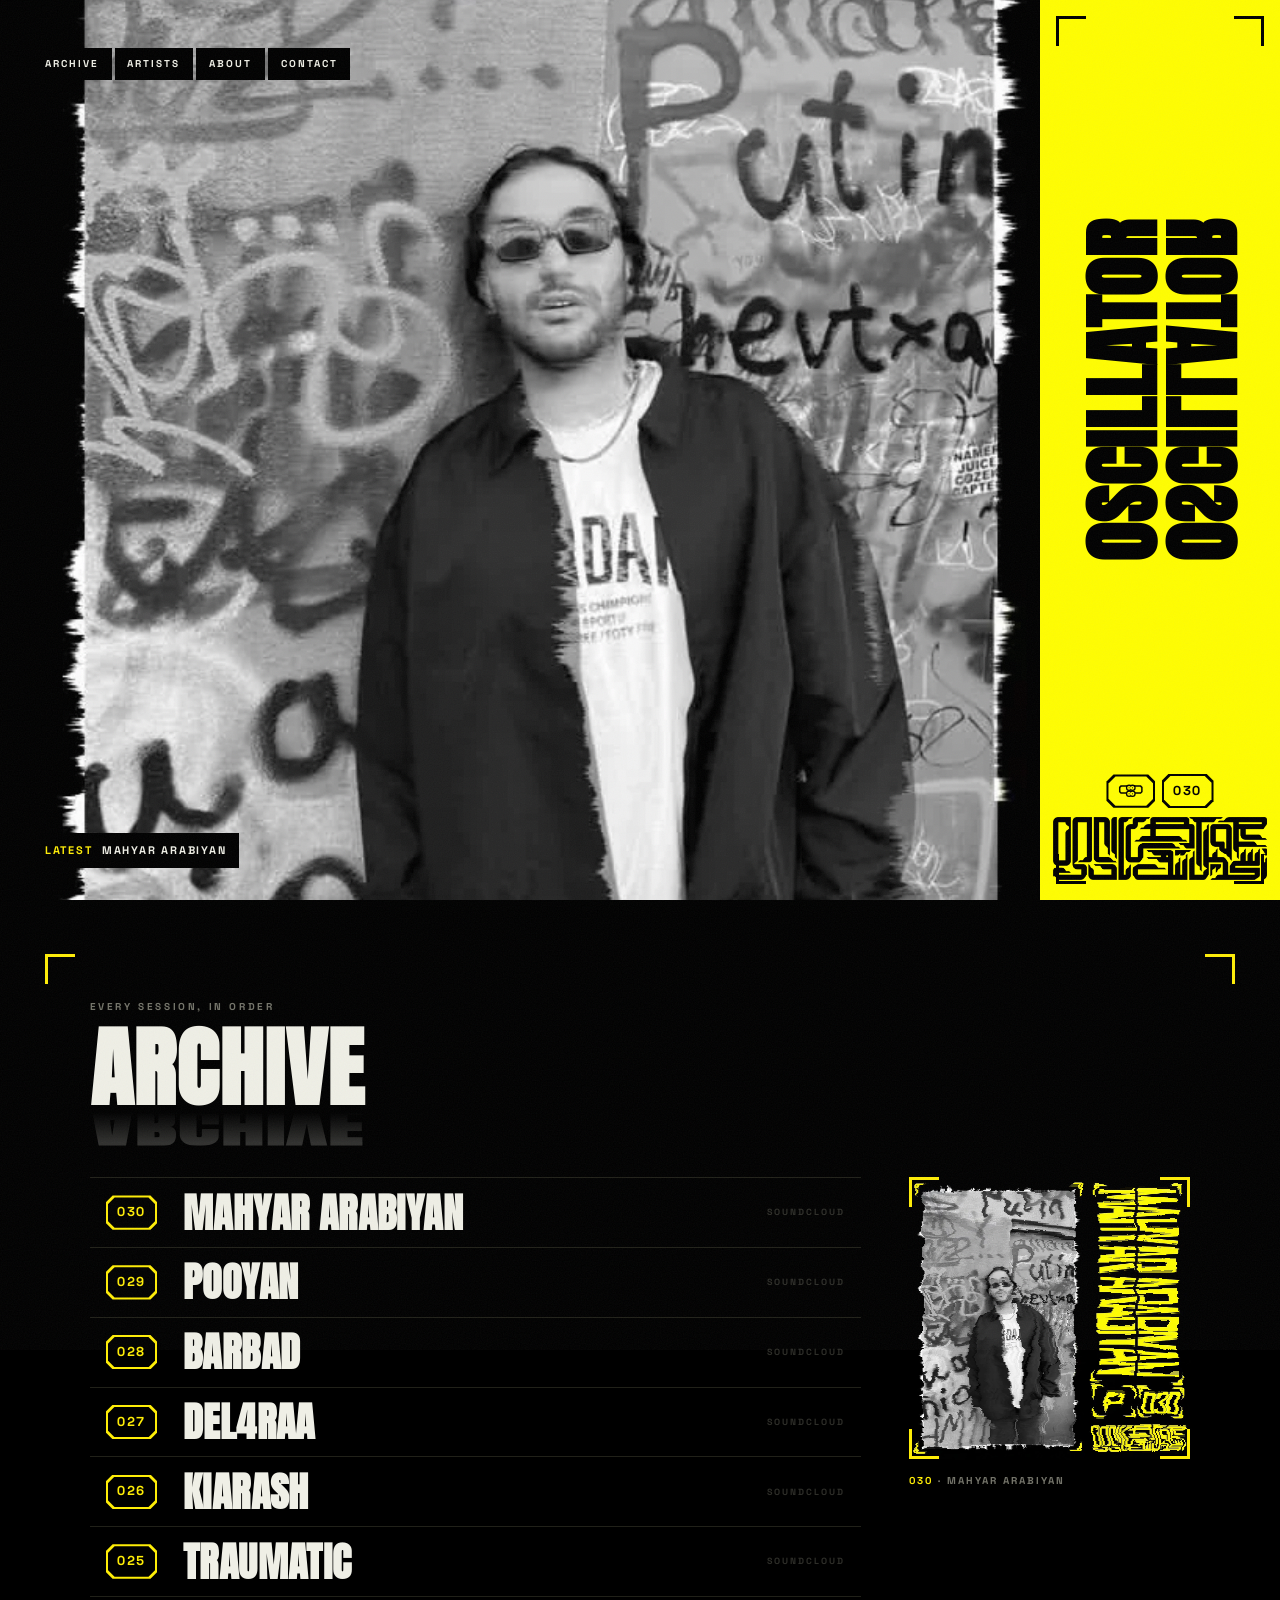
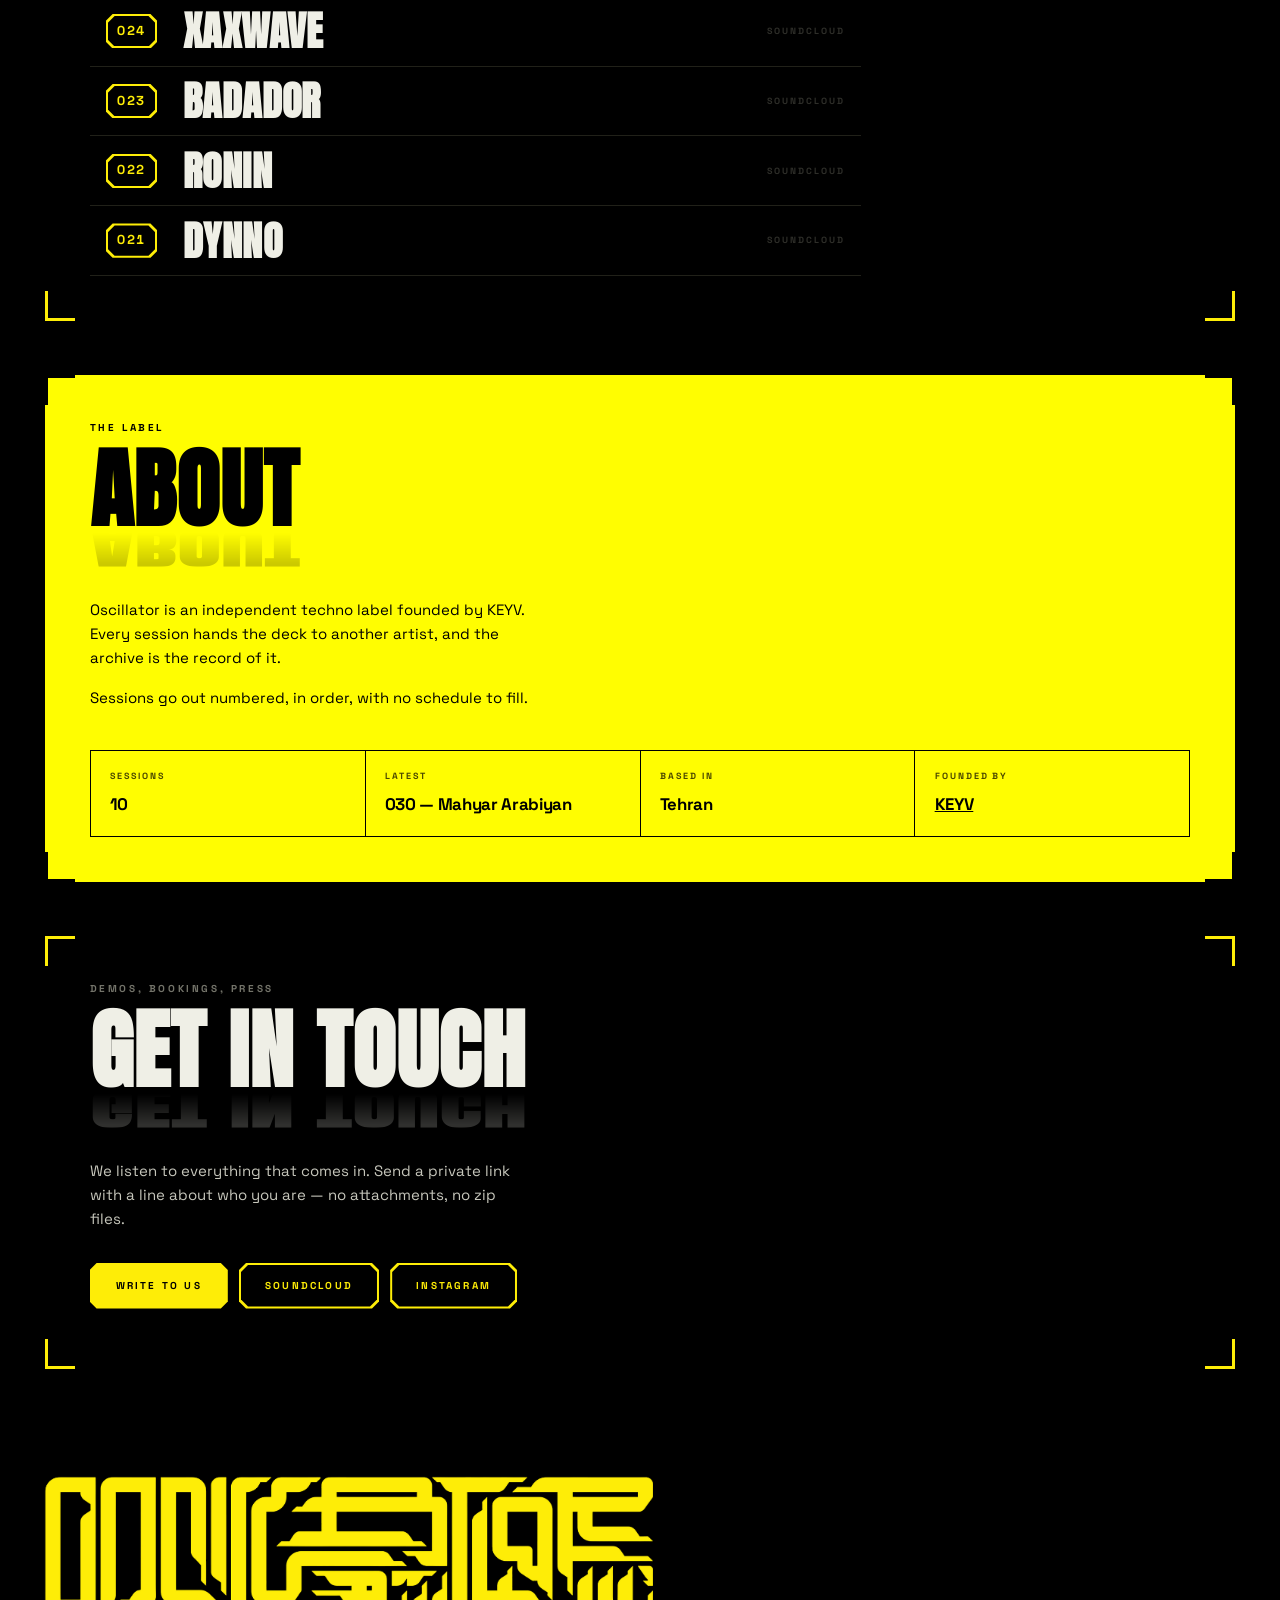
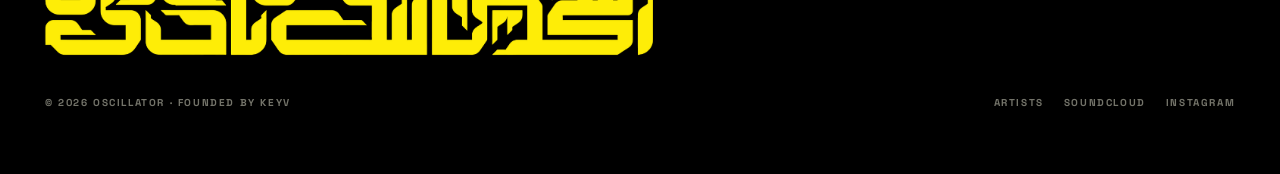
==== oscillator/index.html @ 57db161b "Oscillator: the first screen is the sleeve, not a page about it I had the yellow backwards. On the s" ====
<!DOCTYPE html>
<html lang="en">
<head>
<meta charset="utf-8">
<meta name="viewport" content="width=device-width, initial-scale=1">

<!-- Asset URLs here are page-relative, which is what will let these files
     serve from the root of a subdomain later. The host answers /oscillator
     (no trailing slash) with a 200 instead of redirecting, and the browser
     would then resolve those URLs against the site root and pull in the
     KEYV stylesheet instead of this one. Restoring the slash before the
     parser reaches the first <link> prevents that. On a subdomain the
     pathname is "/" and this does nothing. -->
<script>
  if (location.pathname === '/oscillator') {
    location.replace('/oscillator/' + location.search + location.hash);
  }
</script>

<title>Oscillator · Techno Label</title>
<meta name="description" content="Oscillator is an independent techno label from Tehran. A numbered archive of sessions, one artist at a time.">
<meta name="theme-color" content="#000000">

<meta property="og:type" content="website">
<meta property="og:title" content="Oscillator · Techno Label">
<meta property="og:description" content="A numbered archive of sessions, one artist at a time.">
<meta property="og:image" content="img/covers/030.webp">

<link rel="icon" href="../favicon.ico" sizes="16x16 32x32 48x48">
<link rel="apple-touch-icon" href="img/apple-touch-icon.png">

<link rel="preload" as="font" type="font/woff2" href="../assets/fonts/anton-latin.woff2" crossorigin>
<link rel="preload" as="font" type="font/woff2" href="../assets/fonts/spacegrotesk-latin.woff2" crossorigin>

<link rel="stylesheet" href="assets/css/style.css?v=06759809">
</head>

<body>

<a class="skip-link" href="#archive">Skip to the archive</a>

<!-- The chewed border on every sleeve, as a filter: turbulence
     displacing the image against itself, so the edge is eaten rather
     than cut. Referenced from CSS by .torn — see the stylesheet. -->
<svg width="0" height="0" aria-hidden="true" focusable="false" style="position:absolute">
  <filter id="tear" x="-4%" y="-4%" width="108%" height="108%" color-interpolation-filters="sRGB">
    <feTurbulence type="fractalNoise" baseFrequency="0.013 0.085" numOctaves="4" seed="11" result="noise"/>
    <feDisplacementMap in="SourceGraphic" in2="noise" scale="8" xChannelSelector="R" yChannelSelector="G"/>
  </filter>
</svg>

<!-- ══ THE FIRST SCREEN ═══════════════════════════════════════════════
     The sleeve formula at the size of the window, nothing invented: a
     hard vertical split, the newest session's artwork bled to the edge
     on the left, and a slab of acid on the right carrying black type —
     the name against its own mirror, the emblem and the number in cut
     boxes at the foot, the wordmark beneath them. -->
<section class="hero" id="top" aria-labelledby="hero-title">

  <div class="hero__plate">
    <img class="hero__cover" id="hero-cover" src="img/plates/030.webp" alt=""
         width="1100" height="1100" fetchpriority="high" decoding="async">
    <span class="frame frame--in marks" aria-hidden="true"></span>

    <nav class="hero__nav" aria-label="Primary">
      <a href="#archive">Archive</a>
      <a href="artists.html">Artists</a>
      <a href="#about">About</a>
      <a href="#contact">Contact</a>
    </nav>

    <!-- the number is struck once, in the slab's box, exactly as the
         sleeves do it — so this carries only who it is -->
    <p class="hero__cred">
      <b>Latest</b> <span id="hero-name">—</span>
    </p>
  </div>

  <aside class="rail">
    <span class="frame frame--in marks marks--ink" aria-hidden="true"></span>

    <h1 class="rail__name" id="hero-title">
      <span class="sr-only">Oscillator</span>
      <span class="rail__set" aria-hidden="true">
        <span>Oscillator</span>
        <span class="rail__mirror">Oscillator</span>
      </span>
    </h1>

    <div class="rail__foot">
      <span class="rail__set--boxes">
        <span class="notch notch--ink"><span>
          <svg class="rail__emblem" viewBox="0 0 120 92" aria-hidden="true" focusable="false">
            <path d="M8 30 L14 24 H106 L112 30 V50 L106 56 H14 L8 50 Z"
                  fill="none" stroke="#000" stroke-width="7"/>
            <g fill="#000">
              <circle cx="52" cy="32" r="15"/><circle cx="68" cy="32" r="15"/>
              <circle cx="52" cy="60" r="15"/><circle cx="68" cy="60" r="15"/>
            </g>
            <g fill="#FFFD01">
              <circle cx="52" cy="32" r="9"/><circle cx="68" cy="32" r="9"/>
              <circle cx="52" cy="60" r="9"/><circle cx="68" cy="60" r="9"/>
            </g>
            <g fill="#000">
              <circle cx="52" cy="32" r="2.6"/><circle cx="68" cy="32" r="2.6"/>
              <circle cx="52" cy="60" r="2.6"/><circle cx="68" cy="60" r="2.6"/>
            </g>
          </svg>
        </span></span>
        <span class="notch notch--ink"><span id="hero-count">030</span></span>
      </span>

      <img class="rail__mark" src="img/wordmark.webp" alt=""
           width="1600" height="470" decoding="async">
    </div>
  </aside>
</section>

<main>

  <!-- ══ THE ARCHIVE ═════════════════════════════════════════════════ -->
  <section class="plate" id="archive" aria-labelledby="archive-title">
    <span class="frame marks" aria-hidden="true"></span>

    <div class="plate__head">
      <p class="tag">Every session, in order</p>
      <h2 class="ttl echo" id="archive-title" data-echo="Archive">Archive</h2>
    </div>

    <div class="cat">
      <ol class="cat__list" id="session-list"></ol>

      <!-- the sleeve of whichever row you are on; desktop only -->
      <div class="cat__sleeve" aria-hidden="true">
        <figure>
          <span class="cat__box">
            <span class="frame marks" aria-hidden="true"></span>
            <img class="torn" id="sleeve-img" src="img/covers/030.webp" alt="" width="1100" height="1100" loading="lazy" decoding="async">
          </span>
          <figcaption><b id="sleeve-no">030</b> · <span id="sleeve-name">—</span></figcaption>
        </figure>
      </div>
    </div>
  </section>

  <!-- ══ ABOUT ═══════════════════════════════════════════════════════ -->
  <section class="plate plate--acid" id="about" aria-labelledby="about-title">
    <span class="frame marks marks--ink" aria-hidden="true"></span>

    <div class="plate__head">
      <p class="tag">The label</p>
      <h2 class="ttl echo" id="about-title" data-echo="About">About</h2>
    </div>

    <div class="prose">
      <p>
        Oscillator is an independent techno label founded by KEYV. Every
        session hands the deck to another artist, and the archive is the
        record of it.
      </p>
      <p>
        Sessions go out numbered, in order, with no schedule to fill.
      </p>
    </div>

    <dl class="facts">
      <div><dt>Sessions</dt><dd id="fact-count">—</dd></div>
      <div><dt>Latest</dt><dd id="fact-latest">—</dd></div>
      <div><dt>Based in</dt><dd>Tehran</dd></div>
      <div><dt>Founded by</dt><dd><a href="https://keyvdj.com/">KEYV</a></dd></div>
    </dl>
  </section>

  <!-- ══ CONTACT ═════════════════════════════════════════════════════ -->
  <section class="plate" id="contact" aria-labelledby="contact-title">
    <span class="frame marks" aria-hidden="true"></span>

    <div class="plate__head">
      <p class="tag">Demos, bookings, press</p>
      <h2 class="ttl echo" id="contact-title" data-echo="Get in touch">Get in touch</h2>
    </div>

    <div class="prose">
      <p>
        We listen to everything that comes in. Send a private link with a
        line about who you are — no attachments, no zip files.
      </p>
    </div>

    <p class="actions">
      <button class="btn btn--acid" type="button" id="contact-open"><span>Write to us</span></button>
      <a class="btn" href="https://soundcloud.com/oscillatorr" target="_blank" rel="noopener"><span>SoundCloud</span></a>
      <a class="btn" href="https://www.instagram.com/oscillator__" target="_blank" rel="noopener"><span>Instagram</span></a>
    </p>
  </section>

</main>

<footer class="foot">
  <p class="foot__mark">
    <img src="img/wordmark.webp" alt="Oscillator" width="1600" height="470" loading="lazy" decoding="async">
  </p>
  <div class="foot__rows">
    <span>© <span id="year">2026</span> Oscillator · Founded by <a href="https://keyvdj.com/">KEYV</a></span>
    <span class="foot__set">
      <a href="artists.html">Artists</a>
      <a href="https://soundcloud.com/oscillatorr" target="_blank" rel="noopener">SoundCloud</a>
      <a href="https://www.instagram.com/oscillator__" target="_blank" rel="noopener">Instagram</a>
    </span>
  </div>
</footer>

<dialog class="modal" id="contact-modal" aria-labelledby="modal-title">
  <form class="modal__in" id="contact-form" novalidate>
    <div class="modal__head">
      <h2 id="modal-title">Get in touch</h2>
      <button class="modal__x" type="button" id="contact-close" aria-label="Close">&times;</button>
    </div>

    <label class="field">
      <span>Name</span>
      <input type="text" name="name" autocomplete="name" required>
    </label>
    <label class="field">
      <span>Email</span>
      <input type="email" name="email" autocomplete="email" required>
    </label>
    <label class="field">
      <span>Message</span>
      <textarea name="message" rows="5" required placeholder="Demo link, booking, press…"></textarea>
    </label>

    <button class="btn btn--acid" type="submit"><span>Send</span></button>
    <p class="modal__note" id="contact-note" role="status" aria-live="polite"></p>
  </form>
</dialog>

<script src="assets/js/artists.js?v=9cd33205"></script>
<script src="assets/js/info.js?v=55f4d261"></script>
<script defer src="assets/js/main.js?v=552fb01c"></script>
</body>
</html>
---- oscillator/assets/css/style.css ----
/* =============================================================
   OSCILLATOR — label site

   Built out of the label's own artwork rather than next to it. The
   sleeves already have a finished visual system and this stylesheet is
   that system, taken apart and rebuilt in CSS:

     · registration brackets in the corner of every frame
     · a rail down one side, type running vertically
     · the name set twice, the second copy mirrored — the signature
       move on every cover, and what the page is built around
     · the number in a box with its corners cut
     · torn, chewed edges on the photography
     · black, one acid yellow, and nothing else

   The wordmark is a circuit trace: rectilinear strokes at one weight,
   45-degree cuts, negative space down to slots. Everything drawn here
   follows those rules — no rounded corners, no gradients, no shadows.

   Nothing is shared with the KEYV stylesheet but the two font files.
   ============================================================= */

:root {
  /* Two yellows, both measured off the artwork. The wordmark is drawn in
     the first; the slabs are flooded with the second, which is hotter
     and purer. Using the wordmark's yellow for a whole field reads dull
     next to the real thing. */
  --acid: #FEED07;            /* the wordmark's own */
  --flood: #FFFD01;           /* the slabs */
  --black: #000000;
  --ink: #000000;             /* type on a slab */
  --paper: #EFEFE6;
  --soft: #74746A;
  --line: #212119;

  --gutter: clamp(1.1rem, 3.5vw, 3.25rem);
  --rail: clamp(6.5rem, 21vw, 15rem);
  --font-display: "Anton", "Arial Narrow", sans-serif;
  --font-body: "Space Grotesk", ui-sans-serif, system-ui, sans-serif;
  --ease: cubic-bezier(.22, 1, .36, 1);

  /* the cut corner, straight off the number boxes on the sleeves */
  --ch: 7px;
  --chamfer: polygon(
    0 var(--ch), var(--ch) 0,
    calc(100% - var(--ch)) 0, 100% var(--ch),
    100% calc(100% - var(--ch)), calc(100% - var(--ch)) 100%,
    var(--ch) 100%, 0 calc(100% - var(--ch))
  );
}

@font-face {
  font-family: "Anton";
  src: url("../../../assets/fonts/anton-latin.woff2") format("woff2");
  font-weight: 400;
  font-display: swap;
}
@font-face {
  font-family: "Space Grotesk";
  src: url("../../../assets/fonts/spacegrotesk-latin.woff2") format("woff2");
  font-weight: 300 700;
  font-display: swap;
}

/* ---- reset --------------------------------------------------------- */
*, *::before, *::after { box-sizing: border-box; }
html { -webkit-text-size-adjust: 100%; scroll-behavior: smooth; }
body {
  margin: 0;
  background: var(--black);
  color: var(--paper);
  font-family: var(--font-body);
  font-size: .9375rem;
  line-height: 1.6;
  overflow-x: hidden;
  -webkit-font-smoothing: antialiased;
}
img { display: block; max-width: 100%; }
ul, ol { list-style: none; margin: 0; padding: 0; }
a { color: inherit; text-decoration: none; }
:focus-visible { outline: 2px solid var(--acid); outline-offset: 2px; }

.skip-link { position: absolute; left: -9999px; top: 0; background: var(--acid); color: var(--ink); padding: .7rem 1rem; z-index: 100; }
.skip-link:focus { left: 0; }

.sr-only {
  position: absolute;
  width: 1px; height: 1px;
  margin: -1px; padding: 0;
  overflow: hidden;
  clip: rect(0 0 0 0);
  white-space: nowrap;
}

/* Grain, because every one of these sleeves is a photocopy of a
   photocopy and flat black would give that away. Fixed, so it sits on
   the page like paper stock rather than scrolling with the content. */
body::after {
  content: "";
  position: fixed;
  inset: -50%;
  z-index: 9;
  pointer-events: none;
  opacity: .05;
  background-image: url("data:image/svg+xml,%3Csvg xmlns='http://www.w3.org/2000/svg' width='180' height='180'%3E%3Cfilter id='g'%3E%3CfeTurbulence type='fractalNoise' baseFrequency='.82' numOctaves='3' stitchTiles='stitch'/%3E%3C/filter%3E%3Crect width='180' height='180' filter='url(%23g)'/%3E%3C/svg%3E");
}

/* =============================================================
   THE PARTS THE SLEEVES ARE MADE OF
   ============================================================= */

/* ---- registration brackets ------------------------------------------
   Eight gradients, two arms to a corner. They ride on their own overlay
   rather than on the section itself, because a section's padding is
   rarely equal on both axes and the brackets have to sit square. */
.frame {
  position: absolute;
  inset: 0;
  pointer-events: none;
  z-index: 3;
}
.frame--in { inset: clamp(.7rem, 1.8vh, 1.25rem); }

.marks {
  /* thick, the way they are struck on the sleeves — a hairline bracket
     reads as a browser artefact rather than as a mark */
  --arm: clamp(16px, 2.4vw, 30px);
  --gauge: 3px;
  --mark: var(--acid);
  background-image:
    linear-gradient(var(--mark), var(--mark)), linear-gradient(var(--mark), var(--mark)),
    linear-gradient(var(--mark), var(--mark)), linear-gradient(var(--mark), var(--mark)),
    linear-gradient(var(--mark), var(--mark)), linear-gradient(var(--mark), var(--mark)),
    linear-gradient(var(--mark), var(--mark)), linear-gradient(var(--mark), var(--mark));
  background-size:
    var(--gauge) var(--arm), var(--arm) var(--gauge),
    var(--gauge) var(--arm), var(--arm) var(--gauge),
    var(--gauge) var(--arm), var(--arm) var(--gauge),
    var(--gauge) var(--arm), var(--arm) var(--gauge);
  background-position:
    left top, left top,
    right top, right top,
    left bottom, left bottom,
    right bottom, right bottom;
  background-repeat: no-repeat;
}
/* on a slab the brackets are struck in black, as they are on the rails */
.marks--ink { --mark: var(--black); }

/* ---- a box with its corners cut -------------------------------------
   Two layers: clip-path takes the border with it, so the outline has to
   be a filled shape with a smaller filled shape sitting inside it. */
.notch {
  display: inline-block;
  padding: 2px;
  background: var(--acid);
  clip-path: var(--chamfer);
}
.notch > * {
  display: block;
  padding: .3rem .6rem;
  background: var(--black);
  clip-path: var(--chamfer);
  font-size: .8125rem;
  font-weight: 700;
  letter-spacing: .12em;
  font-variant-numeric: tabular-nums;
  color: var(--acid);
}
/* the same box struck on a slab: black outline, slab showing through */
.notch--ink { background: var(--black); }
.notch--ink > * { background: var(--flood); color: var(--ink); }

/* ---- the mirrored name ----------------------------------------------
   The move that runs through every sleeve: the name, then the name
   again upside down under it, fading as it goes. Set from a data
   attribute so there is only ever one copy of the text in the document
   for a screen reader to find. */
.echo { position: relative; display: block; }
.echo::after {
  content: attr(data-echo);
  position: absolute;
  left: 0;
  top: 100%;
  width: 100%;
  /* Mirrored about the top edge, which throws it upward over the
     original, so it is pushed back down by its own height. Held to half
     scale: at full height a title's reflection reached the first row of
     whatever came under it. */
  transform: translateY(50%) scaleY(-.5);
  transform-origin: top;
  color: inherit;
  opacity: .2;
  -webkit-mask-image: linear-gradient(to top, transparent 12%, #000 92%);
  mask-image: linear-gradient(to top, transparent 12%, #000 92%);
  pointer-events: none;
  white-space: inherit;
}

/* ---- torn edges ------------------------------------------------------
   The filter itself lives in the page as SVG; this is only what it is
   applied to. Every sleeve has its photograph chewed at the border, and
   an untorn rectangle is the one thing that would read as not theirs.

   Photographs only. The wordmark is a circuit trace with slots a few
   pixels wide, and displacing it by twelve turns it to mush. */
.torn { filter: url(#tear); }

/* ---- small technical type -------------------------------------------- */
.tag {
  margin: 0;
  font-size: .625rem;
  font-weight: 700;
  letter-spacing: .26em;
  text-transform: uppercase;
  color: var(--soft);
}
.tag--acid { color: var(--acid); }

.btn {
  display: inline-block;
  padding: 2px;
  background: var(--acid);
  clip-path: var(--chamfer);
  border: 0;
  font: inherit;
  cursor: pointer;
  color: inherit;
}
.btn > span {
  display: block;
  padding: .8rem 1.5rem;
  background: var(--black);
  clip-path: var(--chamfer);
  font-size: .625rem;
  font-weight: 700;
  letter-spacing: .22em;
  text-transform: uppercase;
  color: var(--acid);
  transition: background .18s var(--ease), color .18s var(--ease);
}
.btn:hover > span { background: var(--acid); color: var(--ink); }
.btn--acid > span { background: var(--acid); color: var(--ink); }
.btn--acid:hover > span { background: var(--black); color: var(--acid); }

/* =============================================================
   THE FIRST SCREEN — the sleeve formula, at the size of the window

   Every sleeve is the same composition and this is that composition,
   nothing invented: a hard vertical split, the artwork bled to the edge
   on the left, and on the right a slab of acid carrying black type —
   the name set vertically and mirrored against itself, the emblem and
   the number in cut boxes at its foot, the wordmark under them.

   Measured off the artwork: the slab takes about a quarter of the
   width, the two panels are parted by a black gutter, and nothing is
   inset from the edge of the sheet.
   ============================================================= */
.hero {
  display: grid;
  grid-template-columns: minmax(0, 1fr) var(--rail);
  gap: 5px;                      /* the black parting on every sleeve */
  min-height: 100svh;
  background: var(--black);
}

/* ---- the artwork ------------------------------------------------------ */
.hero__plate {
  position: relative;
  overflow: hidden;
  display: grid;
  grid-template-rows: auto minmax(0, 1fr) auto;
  gap: 1rem;
  padding: clamp(1rem, 2.6vw, 2rem);
}
.hero__cover {
  position: absolute;
  inset: 0;
  width: 100%;
  height: 100%;
  object-fit: cover;
  z-index: 0;
}
/* the artwork is busy, so the type over it gets its own ground rather
   than a shadow — the sleeves never soften an edge */
.hero__plate > *:not(.hero__cover) { position: relative; z-index: 2; }

.hero__nav { display: flex; flex-wrap: wrap; gap: 3px; align-self: start; }
.hero__nav a {
  padding: .5rem .8rem;
  background: var(--black);
  font-size: .625rem;
  font-weight: 700;
  letter-spacing: .2em;
  text-transform: uppercase;
  color: var(--paper);
  transition: background .16s var(--ease), color .16s var(--ease);
}
.hero__nav a:hover, .hero__nav a[aria-current] { background: var(--flood); color: var(--ink); }

.hero__cred {
  align-self: end;
  justify-self: start;
  display: flex;
  align-items: center;
  gap: .6rem;
  margin: 0;
  padding: .55rem .8rem;
  background: var(--black);
  font-size: .6875rem;
  font-weight: 700;
  letter-spacing: .16em;
  text-transform: uppercase;
}
.hero__cred b { color: var(--acid); font-variant-numeric: tabular-nums; }

/* ---- the slab --------------------------------------------------------- */
.rail {
  position: relative;
  display: grid;
  grid-template-rows: minmax(0, 1fr) auto;
  gap: .75rem;
  padding: clamp(.75rem, 1.6vw, 1.25rem) clamp(.4rem, 1vw, .85rem);
  background: var(--flood);
  color: var(--ink);
  overflow: hidden;
}

/* the name and its mirror, two columns of vertical type set against
   each other — the move on every sleeve in the catalogue */
.rail__name { margin: 0; display: grid; place-items: center; min-height: 0; }
.rail__set { display: flex; justify-content: center; }
.rail__set span {
  writing-mode: vertical-rl;
  transform: rotate(180deg);     /* so it reads from the foot upward */
  font-family: var(--font-display);
  /* Taken from the slab rather than picked, so the pair always fits it.
     A third each and not a half: set on its side, a line box is wider
     than the nominal size, and at .42 the two columns ran over the
     slab's edges and into each other. */
  font-size: calc(var(--rail) * .33);
  line-height: 1;
  letter-spacing: .01em;
  text-transform: uppercase;
  white-space: nowrap;
}
.rail__set .rail__mirror { transform: rotate(180deg) scaleX(-1); }

.rail__foot { display: grid; justify-items: center; gap: .55rem; }
.rail__set--boxes { display: flex; gap: .4rem; align-items: center; }
.rail__emblem { display: block; width: 1.6rem; height: auto; }
.rail__mark {
  width: 100%;
  height: auto;
  /* the wordmark ships in its own yellow; on a slab it has to be black,
     and brightness(0) takes every opaque pixel there without needing a
     second file */
  filter: brightness(0);
}

/* =============================================================
   SECTIONS — each one a framed plate, the way each sleeve is
   ============================================================= */
.plate {
  position: relative;
  margin: clamp(2rem, 6vh, 4.5rem) var(--gutter);
  padding: clamp(1.75rem, 5vh, 3.25rem) clamp(1.25rem, 3.5vw, 3rem);
}
/* A slab, the way a sleeve floods its rail: acid ground, black type. The
   grid alternates black plates and acid ones and the site has to as
   well, or the yellow reads as trim rather than as a ground. */
.plate--acid {
  background: var(--flood);
  color: var(--ink);
}
.plate--acid .ttl,
.plate--acid .tag,
.plate--acid .prose { color: var(--ink); }
.plate--acid .facts { background: var(--ink); border-color: var(--ink); }
.plate--acid .facts > div { background: var(--flood); }
.plate--acid .facts dt { color: #4A4700; }
.plate--acid .facts a { color: var(--ink); text-decoration: underline; }
.plate--acid .btn { background: var(--ink); }
.plate--acid .btn > span { background: var(--flood); color: var(--ink); }
.plate--acid .btn:hover > span { background: var(--ink); color: var(--flood); }

.plate__head { margin-bottom: clamp(1.75rem, 5vh, 3rem); }
.plate__head .tag { margin-bottom: .9rem; }
.ttl {
  margin: 0;
  font-family: var(--font-display);
  font-size: clamp(2.25rem, 7vw, 5.5rem);
  line-height: .88;
  letter-spacing: .01em;
  text-transform: uppercase;
  color: var(--paper);
}
.ttl--acid { color: var(--acid); }
/* The reflection is out of flow and half the title's height, so half an
   em of clearance covers it exactly — at any size the title is set. */
.ttl.echo { margin-bottom: .8em; }

/* ---- the archive -----------------------------------------------------
   A rail of rows: the number in its cut box, the name, and the sleeve
   itself held off to the side and swapped as you move down, so the list
   stays a list. */
.cat { display: grid; grid-template-columns: minmax(0, 1fr) clamp(12rem, 22vw, 19rem); gap: clamp(1.5rem, 4vw, 3rem); align-items: start; }
.cat__list { border-top: 1px solid var(--line); }

.row {
  display: grid;
  grid-template-columns: auto minmax(0, 1fr) auto;
  align-items: center;
  gap: clamp(.9rem, 2vw, 1.75rem);
  padding: clamp(.7rem, 1.6vh, 1.1rem) clamp(.5rem, 1.5vw, 1rem);
  border-bottom: 1px solid var(--line);
  color: inherit;
  transition: background .16s var(--ease), color .16s var(--ease);
}
.row__thumb { display: none; }
.row__name {
  margin: 0;
  font-family: var(--font-display);
  font-size: clamp(1.35rem, 3.2vw, 2.5rem);
  line-height: 1;
  letter-spacing: .01em;
  text-transform: uppercase;
  white-space: nowrap;
  overflow: hidden;
  text-overflow: ellipsis;
}
.row__go {
  font-size: .5625rem;
  font-weight: 700;
  letter-spacing: .22em;
  text-transform: uppercase;
  color: #2E2E29;
  transition: color .16s var(--ease);
}

.row:hover, .row:focus-visible {
  background: var(--acid);
  color: var(--ink);
  outline: none;
}
.row:hover .row__go, .row:focus-visible .row__go { color: var(--ink); }
.row:hover .notch, .row:focus-visible .notch { background: var(--ink); }
.row:hover .notch > *, .row:focus-visible .notch > * { background: var(--acid); color: var(--ink); }

/* the sleeve beside the list, torn like the sleeves themselves */
.cat__sleeve { position: sticky; top: clamp(1.5rem, 6vh, 4rem); }
.cat__sleeve figure { margin: 0; }
/* the brackets belong to the picture, not to the picture plus its
   caption — on the figure they closed around the caption text */
.cat__box { position: relative; display: block; aspect-ratio: 1; }
.cat__sleeve img { width: 100%; height: 100%; object-fit: cover; }
.cat__sleeve figcaption {
  margin-top: .9rem;
  font-size: .625rem;
  font-weight: 700;
  letter-spacing: .2em;
  text-transform: uppercase;
  color: var(--soft);
}
.cat__sleeve figcaption b { color: var(--acid); }

/* ---- prose plates ---------------------------------------------------- */
.prose { max-width: 44ch; color: #C6C6BB; }
.prose p { margin: 0 0 1rem; }
.prose p:last-child { margin-bottom: 0; }
.actions { display: flex; flex-wrap: wrap; gap: .7rem; margin-top: 2rem; }

.facts {
  display: grid;
  grid-template-columns: repeat(auto-fit, minmax(8.5rem, 1fr));
  gap: 1px;
  margin: 2.5rem 0 0;
  background: var(--line);
  border: 1px solid var(--line);
}
.facts > div { background: var(--black); padding: 1.1rem 1.2rem; }
.facts dt { font-size: .5625rem; font-weight: 700; letter-spacing: .22em; text-transform: uppercase; color: var(--soft); }
.facts dd { margin: .5rem 0 0; font-size: 1.05rem; font-weight: 700; letter-spacing: -.02em; }
.facts a { color: var(--acid); }

/* ---- the roster (artists page) --------------------------------------- */
.roster__row {
  display: grid;
  grid-template-columns: clamp(6rem, 14vw, 11rem) minmax(0, 1fr);
  gap: clamp(1rem, 3vw, 2.5rem);
  align-items: start;
  padding: clamp(1.5rem, 4vh, 2.5rem) 0;
  border-bottom: 1px solid var(--line);
}
/* positioned, or the brackets inside it escape to the plate */
.roster__shot { position: relative; margin: 0; aspect-ratio: 1; }
.roster__shot img { width: 100%; height: 100%; object-fit: cover; }
.roster__name {
  margin: .75rem 0 0;
  font-family: var(--font-display);
  font-size: clamp(1.5rem, 4vw, 2.75rem);
  line-height: .95;
  text-transform: uppercase;
}
.roster__bio { margin: .9rem 0 0; max-width: 50ch; color: #C6C6BB; }
.roster__row .btn { margin-top: 1.25rem; }

/* ---- foot ------------------------------------------------------------ */
.foot { padding: clamp(2rem, 6vh, 4rem) var(--gutter) clamp(2.5rem, 7vh, 4.5rem); }
.foot__mark { position: relative; margin: 0 0 2.5rem; width: min(38rem, 100%); }
.foot__mark img { width: 100%; height: auto; }
.foot__rows {
  display: flex;
  flex-wrap: wrap;
  justify-content: space-between;
  gap: .75rem 1.5rem;
  font-size: .625rem;
  font-weight: 700;
  letter-spacing: .16em;
  text-transform: uppercase;
  color: var(--soft);
}
.foot__set { display: flex; flex-wrap: wrap; gap: .75rem 1.25rem; }
.foot__rows a:hover { color: var(--acid); }

/* =============================================================
   NARROW — the rail cannot survive, so the sleeve moves into the rows
   ============================================================= */
@media (max-width: 860px) {
  /* The split stays. A phone held upright is closer to a sleeve's own
     proportions than a desktop window is, so collapsing the slab into a
     band underneath — which is what this used to do — threw away the
     one composition the label actually has. */
  .hero { --rail: clamp(5rem, 26vw, 8rem); }
  .hero__plate { padding: clamp(.7rem, 2.4vw, 1.1rem); }
  .hero__nav { flex-direction: column; align-items: flex-start; }
  .hero__nav a { padding: .4rem .6rem; font-size: .5625rem; letter-spacing: .16em; }
  .hero__cred { font-size: .5625rem; padding: .45rem .6rem; }
  .rail__emblem { width: 1.1rem; }

  /* Side by side the emblem and the number are wider than a slab this
     narrow, and the slab clips rather than scrolls, so the overrun is
     silent — they stack instead. */
  .rail__set--boxes { flex-direction: column; }

  .cat { grid-template-columns: minmax(0, 1fr); }
  .cat__sleeve { display: none; }

  .row { grid-template-columns: auto minmax(0, 1fr); grid-template-rows: auto auto; gap: .5rem .9rem; }
  .row__thumb { display: block; grid-column: 1; grid-row: 1 / span 2; width: clamp(3.25rem, 14vw, 4.5rem); aspect-ratio: 1; margin: 0; }
  .row__thumb img { width: 100%; height: 100%; object-fit: cover; }
  .row .notch { grid-column: 2; grid-row: 1; justify-self: start; }
  .row__name { grid-column: 2; grid-row: 2; font-size: clamp(1.15rem, 5.5vw, 1.75rem); white-space: normal; }
  .row__go { display: none; }
  /* a fill that only ever sticks is worse than no fill on a touch screen */
  .row:hover { background: none; color: inherit; }
  .row:hover .notch { background: var(--acid); }
  .row:hover .notch > * { background: var(--black); color: var(--acid); }
  .row:active { background: var(--acid); color: var(--ink); }

  .roster__row { grid-template-columns: clamp(4.5rem, 22vw, 7rem) minmax(0, 1fr); }
}

@media (prefers-reduced-motion: reduce) {
  html { scroll-behavior: auto; }
  *, *::before, *::after {
    animation-duration: .01ms !important;
    transition-duration: .01ms !important;
  }
}

/* =============================================================
   CONTACT — one way in, for demos, bookings and press alike
   ============================================================= */
.modal {
  width: min(30rem, calc(100vw - 2rem));
  padding: 2px;
  border: 0;
  background: var(--acid);
  clip-path: var(--chamfer);
  color: var(--paper);
}
.modal::backdrop { background: rgba(0, 0, 0, .85); }
.modal__in {
  display: grid;
  gap: 1rem;
  padding: clamp(1.25rem, 4vw, 2rem);
  background: var(--black);
  clip-path: var(--chamfer);
}
.modal__head { display: flex; align-items: center; justify-content: space-between; gap: 1rem; }
.modal__head h2 { margin: 0; font-family: var(--font-display); font-size: 1.5rem; text-transform: uppercase; letter-spacing: .02em; }
.modal__x { border: 0; background: none; color: var(--soft); font-size: 1.6rem; line-height: 1; cursor: pointer; padding: 0 .25rem; }
.modal__x:hover { color: var(--acid); }

.field { display: grid; gap: .4rem; }
.field > span { font-size: .5625rem; font-weight: 700; letter-spacing: .22em; text-transform: uppercase; color: var(--soft); }
.field input, .field textarea {
  font: inherit;
  padding: .7rem .8rem;
  color: var(--paper);
  background: #0A0A08;
  border: 1px solid #33332C;
  border-radius: 0;
  resize: vertical;
}
.field input:focus, .field textarea:focus { outline: none; border-color: var(--acid); }

.modal__note { margin: 0; min-height: 1.25rem; font-size: .8125rem; color: var(--soft); }
.modal__note[data-state="bad"] { color: #FF6B4A; }
.modal__note[data-state="ok"] { color: var(--acid); }
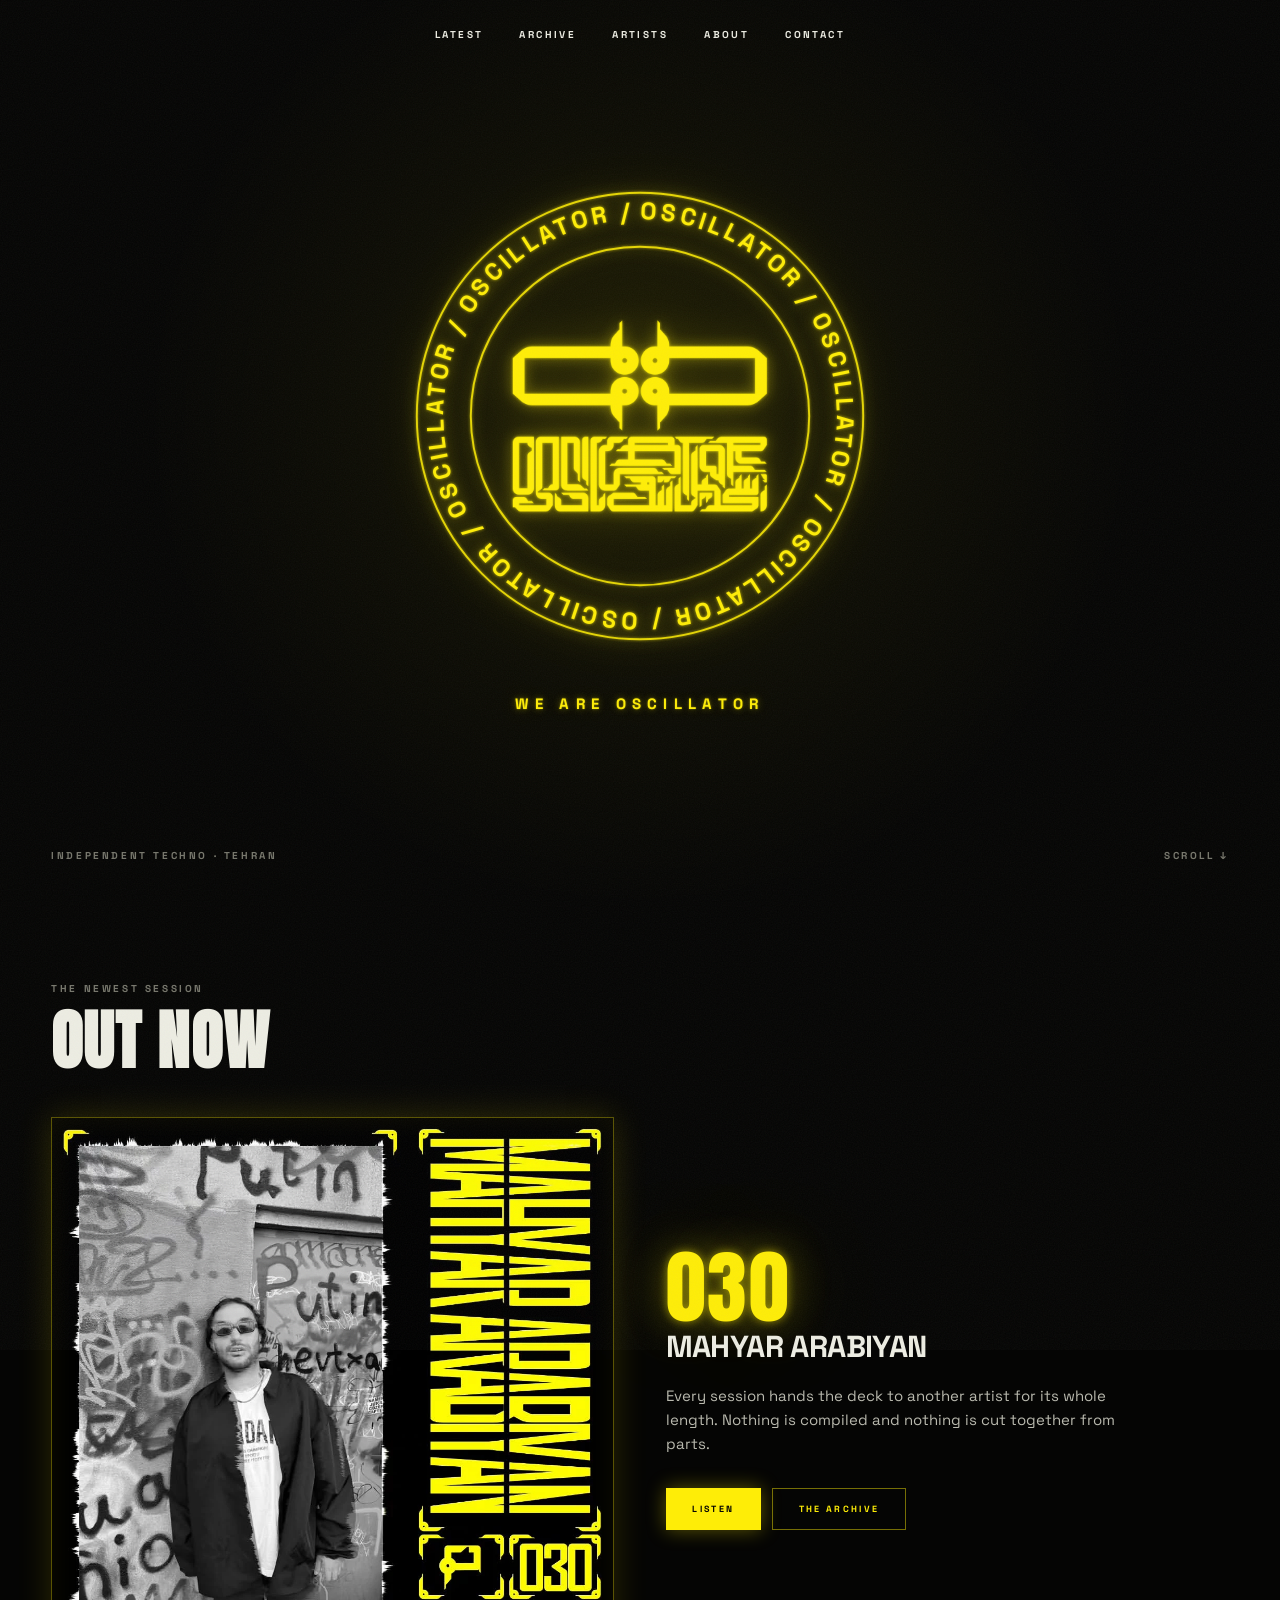
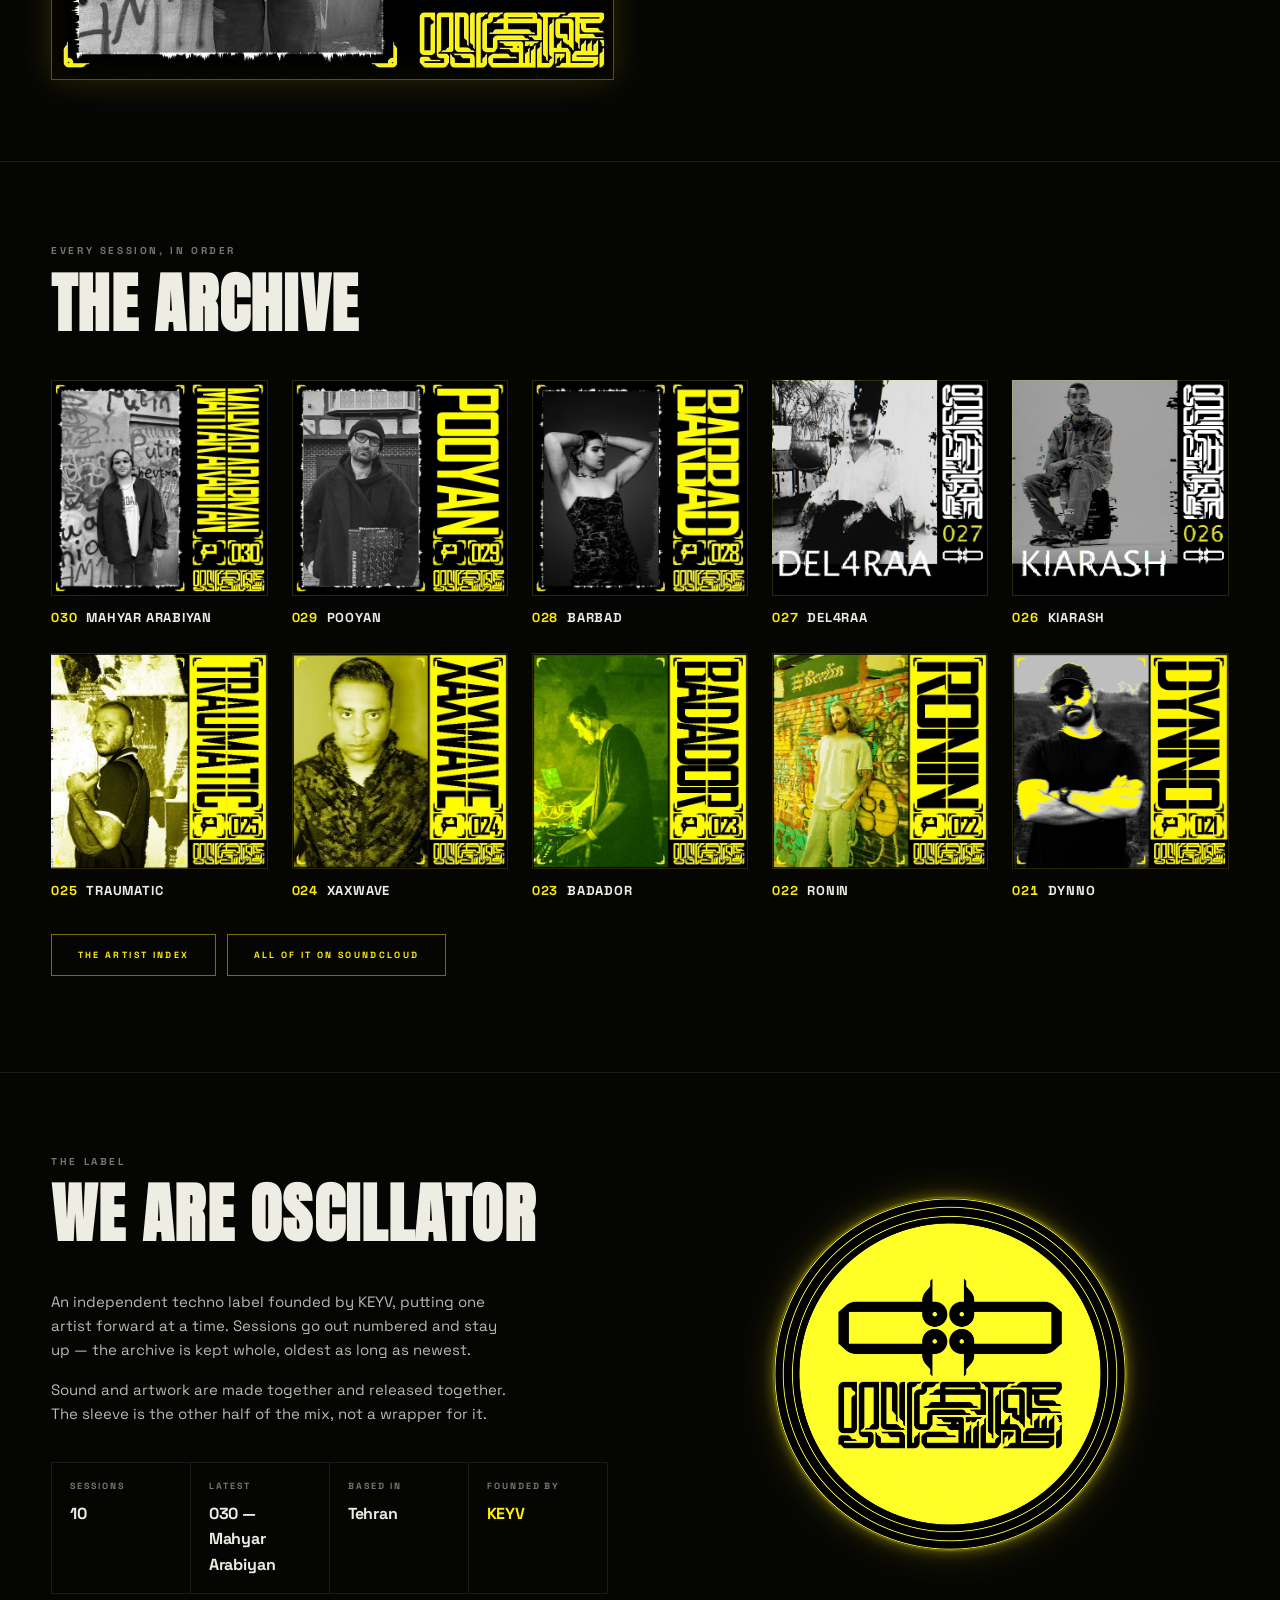
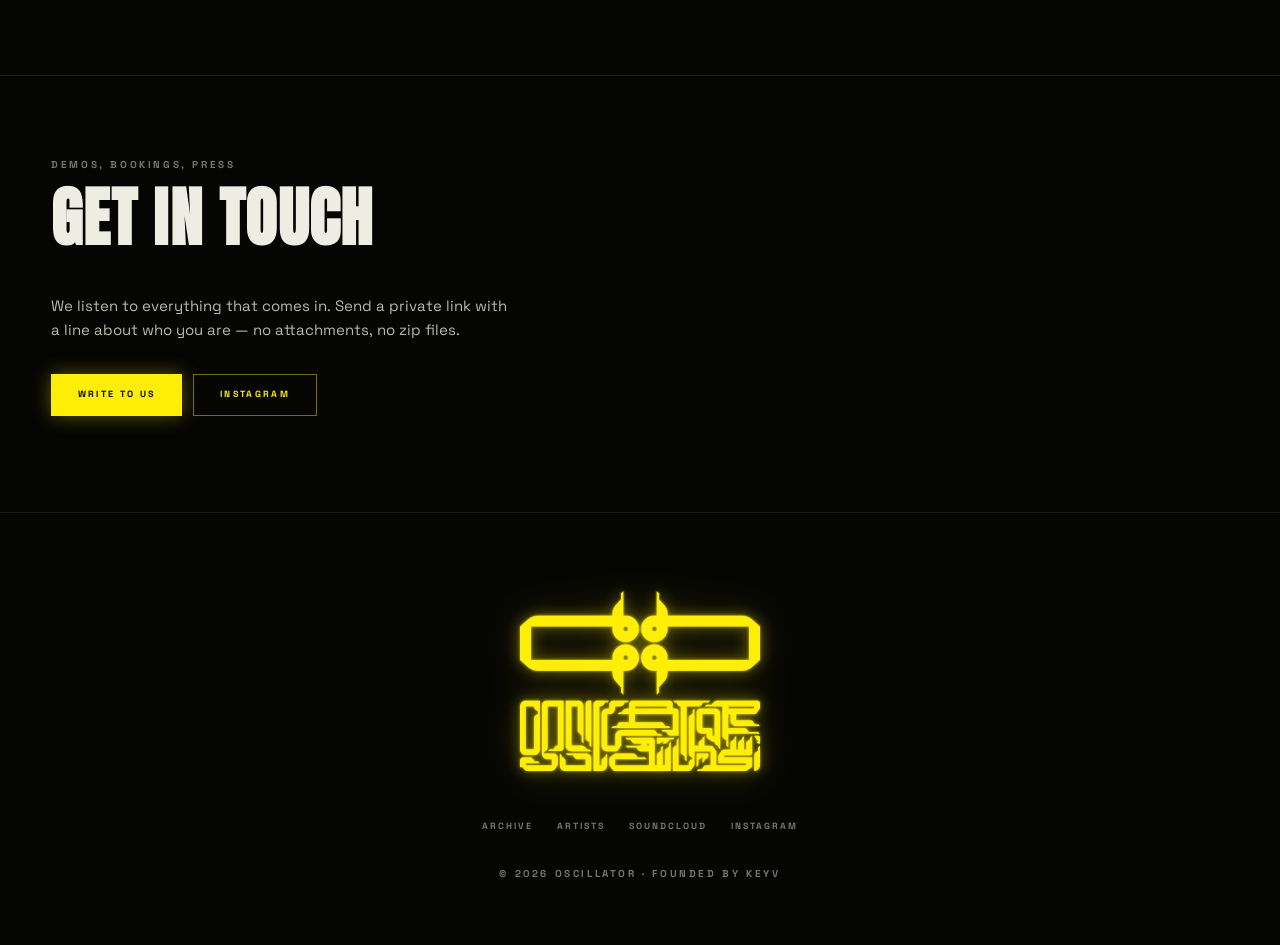
==== commit 18f99f66: "Oscillator: rebuild on the identity reel Starting from the material rather than from a layout. The r" ====
--- a/oscillator/index.html
+++ b/oscillator/index.html
@@ -18,195 +18,191 @@
 </script>
 
 <title>Oscillator · Techno Label</title>
-<meta name="description" content="Oscillator is an independent techno label from Tehran. A numbered archive of sessions, one artist at a time.">
-<meta name="theme-color" content="#000000">
+<meta name="description" content="We are Oscillator — an independent techno label from Tehran. A numbered archive of sessions, one artist at a time.">
+<meta name="theme-color" content="#050504">
 
 <meta property="og:type" content="website">
 <meta property="og:title" content="Oscillator · Techno Label">
-<meta property="og:description" content="A numbered archive of sessions, one artist at a time.">
-<meta property="og:image" content="img/covers/030.webp">
+<meta property="og:description" content="We are Oscillator. A numbered archive of sessions, one artist at a time.">
+<meta property="og:image" content="img/disc.webp">
 
 <link rel="icon" href="../favicon.ico" sizes="16x16 32x32 48x48">
 <link rel="apple-touch-icon" href="img/apple-touch-icon.png">
 
 <link rel="preload" as="font" type="font/woff2" href="../assets/fonts/anton-latin.woff2" crossorigin>
 <link rel="preload" as="font" type="font/woff2" href="../assets/fonts/spacegrotesk-latin.woff2" crossorigin>
-
-<link rel="stylesheet" href="assets/css/style.css?v=06759809">
+<link rel="preload" as="image" href="img/lockup.webp" fetchpriority="high">
+
+<link rel="stylesheet" href="assets/css/style.css?v=5b018708">
 </head>
 
 <body>
 
-<a class="skip-link" href="#archive">Skip to the archive</a>
-
-<!-- The chewed border on every sleeve, as a filter: turbulence
-     displacing the image against itself, so the edge is eaten rather
-     than cut. Referenced from CSS by .torn — see the stylesheet. -->
-<svg width="0" height="0" aria-hidden="true" focusable="false" style="position:absolute">
-  <filter id="tear" x="-4%" y="-4%" width="108%" height="108%" color-interpolation-filters="sRGB">
-    <feTurbulence type="fractalNoise" baseFrequency="0.013 0.085" numOctaves="4" seed="11" result="noise"/>
-    <feDisplacementMap in="SourceGraphic" in2="noise" scale="8" xChannelSelector="R" yChannelSelector="G"/>
-  </filter>
-</svg>
+<a class="skip-link" href="#latest">Skip to the latest session</a>
 
 <!-- ══ THE FIRST SCREEN ═══════════════════════════════════════════════
-     The sleeve formula at the size of the window, nothing invented: a
-     hard vertical split, the newest session's artwork bled to the edge
-     on the left, and a slab of acid on the right carrying black type —
-     the name against its own mirror, the emblem and the number in cut
-     boxes at the foot, the wordmark beneath them. -->
-<section class="hero" id="top" aria-labelledby="hero-title">
-
-  <div class="hero__plate">
-    <img class="hero__cover" id="hero-cover" src="img/plates/030.webp" alt=""
-         width="1100" height="1100" fetchpriority="high" decoding="async">
-    <span class="frame frame--in marks" aria-hidden="true"></span>
-
-    <nav class="hero__nav" aria-label="Primary">
-      <a href="#archive">Archive</a>
-      <a href="artists.html">Artists</a>
-      <a href="#about">About</a>
-      <a href="#contact">Contact</a>
-    </nav>
-
-    <!-- the number is struck once, in the slab's box, exactly as the
-         sleeves do it — so this carries only who it is -->
-    <p class="hero__cred">
-      <b>Latest</b> <span id="hero-name">—</span>
-    </p>
+     The badge from the identity reel: a thin ring with the name running
+     around it, turning, and the lockup lit at its centre. Everything
+     yellow on this page glows — see .glow and .lit in the stylesheet. -->
+<header class="hero" id="top">
+
+  <nav class="hero__nav" aria-label="Primary">
+    <a href="#latest">Latest</a>
+    <a href="#archive">Archive</a>
+    <a href="artists.html">Artists</a>
+    <a href="#about">About</a>
+    <a href="#contact">Contact</a>
+  </nav>
+
+  <div class="hero__mid">
+    <h1 class="sr-only">Oscillator — independent techno label, Tehran</h1>
+
+    <div class="badge glow">
+      <svg class="badge__ring" viewBox="0 0 200 200" aria-hidden="true" focusable="false">
+        <defs>
+          <!-- one full circle, started at the top and running clockwise,
+               so the type sets the right way up -->
+          <path id="ring" d="M100,100 m0,-82 a82,82 0 1,1 -0.1,0" />
+        </defs>
+        <circle cx="100" cy="100" r="93" />
+        <circle cx="100" cy="100" r="70.5" />
+        <g class="badge__spin">
+          <!-- textLength is the circle's own circumference, so the
+               repeats close the loop exactly instead of leaving a gap or
+               running over themselves at a different font size -->
+          <!-- xml:space, or the trailing space is dropped and the loop
+               closes as "…OSCILLATOR /OSCILLATOR" with no gap at the seam -->
+          <text xml:space="preserve"><textPath href="#ring" textLength="515.2" lengthAdjust="spacing">OSCILLATOR / OSCILLATOR / OSCILLATOR / OSCILLATOR / OSCILLATOR / OSCILLATOR / </textPath></text>
+        </g>
+      </svg>
+
+      <img class="badge__mark" src="img/lockup.webp" alt=""
+           width="1400" height="1052" fetchpriority="high" decoding="async">
+    </div>
+
+    <p class="hero__we lit">We are Oscillator</p>
   </div>
 
-  <aside class="rail">
-    <span class="frame frame--in marks marks--ink" aria-hidden="true"></span>
-
-    <h1 class="rail__name" id="hero-title">
-      <span class="sr-only">Oscillator</span>
-      <span class="rail__set" aria-hidden="true">
-        <span>Oscillator</span>
-        <span class="rail__mirror">Oscillator</span>
-      </span>
-    </h1>
-
-    <div class="rail__foot">
-      <span class="rail__set--boxes">
-        <span class="notch notch--ink"><span>
-          <svg class="rail__emblem" viewBox="0 0 120 92" aria-hidden="true" focusable="false">
-            <path d="M8 30 L14 24 H106 L112 30 V50 L106 56 H14 L8 50 Z"
-                  fill="none" stroke="#000" stroke-width="7"/>
-            <g fill="#000">
-              <circle cx="52" cy="32" r="15"/><circle cx="68" cy="32" r="15"/>
-              <circle cx="52" cy="60" r="15"/><circle cx="68" cy="60" r="15"/>
-            </g>
-            <g fill="#FFFD01">
-              <circle cx="52" cy="32" r="9"/><circle cx="68" cy="32" r="9"/>
-              <circle cx="52" cy="60" r="9"/><circle cx="68" cy="60" r="9"/>
-            </g>
-            <g fill="#000">
-              <circle cx="52" cy="32" r="2.6"/><circle cx="68" cy="32" r="2.6"/>
-              <circle cx="52" cy="60" r="2.6"/><circle cx="68" cy="60" r="2.6"/>
-            </g>
-          </svg>
-        </span></span>
-        <span class="notch notch--ink"><span id="hero-count">030</span></span>
-      </span>
-
-      <img class="rail__mark" src="img/wordmark.webp" alt=""
-           width="1600" height="470" decoding="async">
-    </div>
-  </aside>
-</section>
+  <div class="hero__foot">
+    <p class="tag">Independent techno · Tehran</p>
+    <p class="tag"><a href="#latest">Scroll <span aria-hidden="true">↓</span></a></p>
+  </div>
+</header>
 
 <main>
 
-  <!-- ══ THE ARCHIVE ═════════════════════════════════════════════════ -->
-  <section class="plate" id="archive" aria-labelledby="archive-title">
-    <span class="frame marks" aria-hidden="true"></span>
-
-    <div class="plate__head">
+  <!-- ══ THE LATEST SESSION ═══════════════════════════════════════════ -->
+  <section class="sect" id="latest" aria-labelledby="latest-title">
+    <div class="head">
+      <p class="tag">The newest session</p>
+      <h2 id="latest-title">Out now</h2>
+    </div>
+
+    <div class="latest">
+      <figure class="latest__shot">
+        <img id="latest-shot" src="img/covers/030.webp" alt=""
+             width="1100" height="1100" decoding="async">
+      </figure>
+
+      <div>
+        <p class="latest__no lit" id="latest-no">030</p>
+        <p class="latest__name" id="latest-name">—</p>
+        <div class="prose">
+          <p>
+            Every session hands the deck to another artist for its whole
+            length. Nothing is compiled and nothing is cut together from
+            parts.
+          </p>
+        </div>
+        <p class="actions">
+          <a class="btn btn--acid" id="latest-link" href="https://soundcloud.com/oscillatorr" target="_blank" rel="noopener">Listen</a>
+          <a class="btn" href="#archive">The archive</a>
+        </p>
+      </div>
+    </div>
+  </section>
+
+  <!-- ══ THE ARCHIVE ══════════════════════════════════════════════════ -->
+  <section class="sect" id="archive" aria-labelledby="archive-title">
+    <div class="head">
       <p class="tag">Every session, in order</p>
-      <h2 class="ttl echo" id="archive-title" data-echo="Archive">Archive</h2>
-    </div>
-
-    <div class="cat">
-      <ol class="cat__list" id="session-list"></ol>
-
-      <!-- the sleeve of whichever row you are on; desktop only -->
-      <div class="cat__sleeve" aria-hidden="true">
-        <figure>
-          <span class="cat__box">
-            <span class="frame marks" aria-hidden="true"></span>
-            <img class="torn" id="sleeve-img" src="img/covers/030.webp" alt="" width="1100" height="1100" loading="lazy" decoding="async">
-          </span>
-          <figcaption><b id="sleeve-no">030</b> · <span id="sleeve-name">—</span></figcaption>
-        </figure>
+      <h2 id="archive-title">The archive</h2>
+    </div>
+
+    <ol class="tiles" id="tiles"></ol>
+
+    <p class="actions">
+      <a class="btn" href="artists.html">The artist index</a>
+      <a class="btn" href="https://soundcloud.com/oscillatorr" target="_blank" rel="noopener">All of it on SoundCloud</a>
+    </p>
+  </section>
+
+  <!-- ══ ABOUT ════════════════════════════════════════════════════════ -->
+  <section class="sect" id="about" aria-labelledby="about-title">
+    <div class="about">
+      <div>
+        <div class="head">
+          <p class="tag">The label</p>
+          <h2 id="about-title">We are Oscillator</h2>
+        </div>
+        <div class="prose">
+          <p>
+            An independent techno label founded by KEYV, putting one
+            artist forward at a time. Sessions go out numbered and stay
+            up — the archive is kept whole, oldest as long as newest.
+          </p>
+          <p>
+            Sound and artwork are made together and released together.
+            The sleeve is the other half of the mix, not a wrapper for it.
+          </p>
+        </div>
+
+        <dl class="facts">
+          <div><dt>Sessions</dt><dd id="fact-count">—</dd></div>
+          <div><dt>Latest</dt><dd id="fact-latest">—</dd></div>
+          <div><dt>Based in</dt><dd>Tehran</dd></div>
+          <div><dt>Founded by</dt><dd><a href="https://keyvdj.com/">KEYV</a></dd></div>
+        </dl>
       </div>
-    </div>
-  </section>
-
-  <!-- ══ ABOUT ═══════════════════════════════════════════════════════ -->
-  <section class="plate plate--acid" id="about" aria-labelledby="about-title">
-    <span class="frame marks marks--ink" aria-hidden="true"></span>
-
-    <div class="plate__head">
-      <p class="tag">The label</p>
-      <h2 class="ttl echo" id="about-title" data-echo="About">About</h2>
-    </div>
-
-    <div class="prose">
-      <p>
-        Oscillator is an independent techno label founded by KEYV. Every
-        session hands the deck to another artist, and the archive is the
-        record of it.
-      </p>
-      <p>
-        Sessions go out numbered, in order, with no schedule to fill.
-      </p>
-    </div>
-
-    <dl class="facts">
-      <div><dt>Sessions</dt><dd id="fact-count">—</dd></div>
-      <div><dt>Latest</dt><dd id="fact-latest">—</dd></div>
-      <div><dt>Based in</dt><dd>Tehran</dd></div>
-      <div><dt>Founded by</dt><dd><a href="https://keyvdj.com/">KEYV</a></dd></div>
-    </dl>
-  </section>
-
-  <!-- ══ CONTACT ═════════════════════════════════════════════════════ -->
-  <section class="plate" id="contact" aria-labelledby="contact-title">
-    <span class="frame marks" aria-hidden="true"></span>
-
-    <div class="plate__head">
+
+      <figure class="about__disc glow">
+        <img src="img/disc.webp" alt="" width="1400" height="1400" loading="lazy" decoding="async">
+      </figure>
+    </div>
+  </section>
+
+  <!-- ══ CONTACT ══════════════════════════════════════════════════════ -->
+  <section class="sect" id="contact" aria-labelledby="contact-title">
+    <div class="head">
       <p class="tag">Demos, bookings, press</p>
-      <h2 class="ttl echo" id="contact-title" data-echo="Get in touch">Get in touch</h2>
-    </div>
-
+      <h2 id="contact-title">Get in touch</h2>
+    </div>
     <div class="prose">
       <p>
         We listen to everything that comes in. Send a private link with a
         line about who you are — no attachments, no zip files.
       </p>
     </div>
-
     <p class="actions">
-      <button class="btn btn--acid" type="button" id="contact-open"><span>Write to us</span></button>
-      <a class="btn" href="https://soundcloud.com/oscillatorr" target="_blank" rel="noopener"><span>SoundCloud</span></a>
-      <a class="btn" href="https://www.instagram.com/oscillator__" target="_blank" rel="noopener"><span>Instagram</span></a>
+      <button class="btn btn--acid" type="button" id="contact-open">Write to us</button>
+      <a class="btn" href="https://www.instagram.com/oscillator__" target="_blank" rel="noopener">Instagram</a>
     </p>
   </section>
 
 </main>
 
 <footer class="foot">
-  <p class="foot__mark">
-    <img src="img/wordmark.webp" alt="Oscillator" width="1600" height="470" loading="lazy" decoding="async">
-  </p>
-  <div class="foot__rows">
-    <span>© <span id="year">2026</span> Oscillator · Founded by <a href="https://keyvdj.com/">KEYV</a></span>
-    <span class="foot__set">
+  <div class="foot__in">
+    <p class="foot__mark glow">
+      <img src="img/lockup.webp" alt="Oscillator" width="1400" height="1052" loading="lazy" decoding="async">
+    </p>
+    <p class="foot__set">
+      <a href="#archive">Archive</a>
       <a href="artists.html">Artists</a>
       <a href="https://soundcloud.com/oscillatorr" target="_blank" rel="noopener">SoundCloud</a>
       <a href="https://www.instagram.com/oscillator__" target="_blank" rel="noopener">Instagram</a>
-    </span>
+    </p>
+    <p class="tag">© <span id="year">2026</span> Oscillator · Founded by <a href="https://keyvdj.com/">KEYV</a></p>
   </div>
 </footer>
 
@@ -230,13 +226,13 @@
       <textarea name="message" rows="5" required placeholder="Demo link, booking, press…"></textarea>
     </label>
 
-    <button class="btn btn--acid" type="submit"><span>Send</span></button>
+    <button class="btn btn--acid" type="submit">Send</button>
     <p class="modal__note" id="contact-note" role="status" aria-live="polite"></p>
   </form>
 </dialog>
 
 <script src="assets/js/artists.js?v=9cd33205"></script>
 <script src="assets/js/info.js?v=55f4d261"></script>
-<script defer src="assets/js/main.js?v=552fb01c"></script>
+<script defer src="assets/js/main.js?v=b25072c6"></script>
 </body>
 </html>
--- a/oscillator/assets/css/style.css
+++ b/oscillator/assets/css/style.css
@@ -1,52 +1,34 @@
 /* =============================================================
    OSCILLATOR — label site
 
-   Built out of the label's own artwork rather than next to it. The
-   sleeves already have a finished visual system and this stylesheet is
-   that system, taken apart and rebuilt in CSS:
-
-     · registration brackets in the corner of every frame
-     · a rail down one side, type running vertically
-     · the name set twice, the second copy mirrored — the signature
-       move on every cover, and what the page is built around
-     · the number in a box with its corners cut
-     · torn, chewed edges on the photography
-     · black, one acid yellow, and nothing else
-
-   The wordmark is a circuit trace: rectilinear strokes at one weight,
-   45-degree cuts, negative space down to slots. Everything drawn here
-   follows those rules — no rounded corners, no gradients, no shadows.
+   Built from the identity reel and the logo masters, not alongside them.
+   What those establish, and what everything below is made of:
+
+     · the yellow is emissive. It blooms — a stacked drop-shadow, never
+       a flat fill. This is the single thing that makes it look like
+       theirs rather than like a yellow website
+     · the badge: a thin ring with OSCILLATOR/ running around it and the
+       lockup at its centre, turning slowly
+     · WE ARE OSCILLATOR, in small wide-tracked caps
+     · the disc — a solid yellow circle carrying the mark in black
+     · deep black, one yellow, grain over all of it
 
    Nothing is shared with the KEYV stylesheet but the two font files.
    ============================================================= */
 
 :root {
-  /* Two yellows, both measured off the artwork. The wordmark is drawn in
-     the first; the slabs are flooded with the second, which is hotter
-     and purer. Using the wordmark's yellow for a whole field reads dull
-     next to the real thing. */
-  --acid: #FEED07;            /* the wordmark's own */
-  --flood: #FFFD01;           /* the slabs */
-  --black: #000000;
-  --ink: #000000;             /* type on a slab */
-  --paper: #EFEFE6;
-  --soft: #74746A;
-  --line: #212119;
-
-  --gutter: clamp(1.1rem, 3.5vw, 3.25rem);
-  --rail: clamp(6.5rem, 21vw, 15rem);
+  --acid: #FEED07;
+  --black: #050504;
+  --ink: #050504;             /* type on yellow */
+  --paper: #EDEDE3;
+  --soft: #77776C;
+  --line: #1C1C15;
+  --panel: #0C0C09;
+
+  --gutter: clamp(1.15rem, 4vw, 4rem);
   --font-display: "Anton", "Arial Narrow", sans-serif;
   --font-body: "Space Grotesk", ui-sans-serif, system-ui, sans-serif;
   --ease: cubic-bezier(.22, 1, .36, 1);
-
-  /* the cut corner, straight off the number boxes on the sleeves */
-  --ch: 7px;
-  --chamfer: polygon(
-    0 var(--ch), var(--ch) 0,
-    calc(100% - var(--ch)) 0, 100% var(--ch),
-    100% calc(100% - var(--ch)), calc(100% - var(--ch)) 100%,
-    var(--ch) 100%, 0 calc(100% - var(--ch))
-  );
 }
 
 @font-face {
@@ -62,7 +44,7 @@
   font-display: swap;
 }
 
-/* ---- reset --------------------------------------------------------- */
+/* ---- reset ----------------------------------------------------------- */
 *, *::before, *::after { box-sizing: border-box; }
 html { -webkit-text-size-adjust: 100%; scroll-behavior: smooth; }
 body {
@@ -78,7 +60,7 @@
 img { display: block; max-width: 100%; }
 ul, ol { list-style: none; margin: 0; padding: 0; }
 a { color: inherit; text-decoration: none; }
-:focus-visible { outline: 2px solid var(--acid); outline-offset: 2px; }
+:focus-visible { outline: 2px solid var(--acid); outline-offset: 3px; }
 
 .skip-link { position: absolute; left: -9999px; top: 0; background: var(--acid); color: var(--ink); padding: .7rem 1rem; z-index: 100; }
 .skip-link:focus { left: 0; }
@@ -92,479 +74,309 @@
   white-space: nowrap;
 }
 
-/* Grain, because every one of these sleeves is a photocopy of a
-   photocopy and flat black would give that away. Fixed, so it sits on
-   the page like paper stock rather than scrolling with the content. */
+/* the reel is filmed, not rendered — flat black gives that away */
 body::after {
   content: "";
   position: fixed;
   inset: -50%;
-  z-index: 9;
+  z-index: 60;
   pointer-events: none;
   opacity: .05;
   background-image: url("data:image/svg+xml,%3Csvg xmlns='http://www.w3.org/2000/svg' width='180' height='180'%3E%3Cfilter id='g'%3E%3CfeTurbulence type='fractalNoise' baseFrequency='.82' numOctaves='3' stitchTiles='stitch'/%3E%3C/filter%3E%3Crect width='180' height='180' filter='url(%23g)'/%3E%3C/svg%3E");
 }
 
 /* =============================================================
-   THE PARTS THE SLEEVES ARE MADE OF
-   ============================================================= */
-
-/* ---- registration brackets ------------------------------------------
-   Eight gradients, two arms to a corner. They ride on their own overlay
-   rather than on the section itself, because a section's padding is
-   rarely equal on both axes and the brackets have to sit square. */
-.frame {
+   THE GLOW
+
+   Three shadows, not one: a tight core that reads as the edge of the
+   stroke, a mid halo, and a wide bloom that only shows against black.
+   Sized in em so it holds together whether it is under a 10px label or
+   a 20rem badge.
+   ============================================================= */
+.glow {
+  filter:
+    drop-shadow(0 0 .10em rgba(254, 237, 7, .70))
+    drop-shadow(0 0 .45em rgba(254, 237, 7, .38))
+    drop-shadow(0 0 1.3em rgba(254, 237, 7, .18));
+}
+.lit {
+  color: var(--acid);
+  text-shadow:
+    0 0 .12em rgba(254, 237, 7, .55),
+    0 0 .5em rgba(254, 237, 7, .35),
+    0 0 1.4em rgba(254, 237, 7, .18);
+}
+
+/* ---- small technical type --------------------------------------------- */
+.tag {
+  margin: 0;
+  font-size: .625rem;
+  font-weight: 700;
+  letter-spacing: .26em;
+  text-transform: uppercase;
+  color: var(--soft);
+}
+
+.btn {
+  display: inline-block;
+  padding: .8rem 1.6rem;
+  border: 1px solid rgba(254, 237, 7, .45);
+  background: none;
+  font: inherit;
+  font-size: .5625rem;
+  font-weight: 700;
+  letter-spacing: .26em;
+  text-transform: uppercase;
+  color: var(--acid);
+  cursor: pointer;
+  transition: background .2s var(--ease), color .2s var(--ease), box-shadow .2s var(--ease), border-color .2s var(--ease);
+}
+.btn:hover {
+  background: var(--acid);
+  border-color: var(--acid);
+  color: var(--ink);
+  box-shadow: 0 0 1.2rem rgba(254, 237, 7, .45), 0 0 3rem rgba(254, 237, 7, .22);
+}
+.btn--acid { background: var(--acid); border-color: var(--acid); color: var(--ink); box-shadow: 0 0 1.2rem rgba(254, 237, 7, .35); }
+.btn--acid:hover { background: none; color: var(--acid); }
+
+/* =============================================================
+   THE FIRST SCREEN — the badge, turning
+   ============================================================= */
+.hero {
+  position: relative;
+  min-height: 100svh;
+  display: grid;
+  grid-template-rows: auto minmax(0, 1fr) auto;
+  gap: clamp(1rem, 3vh, 2rem);
+  padding: clamp(1.1rem, 3vh, 2rem) var(--gutter) clamp(1.5rem, 4vh, 2.5rem);
+  overflow: hidden;
+  isolation: isolate;
+}
+/* the badge lights the room it is in */
+.hero::before {
+  content: "";
+  position: absolute;
+  inset: 0;
+  z-index: -1;
+  background: radial-gradient(circle at 50% 46%, rgba(254, 237, 7, .12), rgba(254, 237, 7, .03) 34%, transparent 62%);
+}
+
+.hero__nav { display: flex; flex-wrap: wrap; justify-content: center; gap: .6rem clamp(1rem, 3vw, 2.25rem); align-self: start; }
+.hero__nav a {
+  font-size: .625rem;
+  font-weight: 700;
+  letter-spacing: .24em;
+  text-transform: uppercase;
+  color: var(--paper);
+  transition: color .2s var(--ease), text-shadow .2s var(--ease);
+}
+.hero__nav a:hover, .hero__nav a[aria-current] {
+  color: var(--acid);
+  text-shadow: 0 0 .8em rgba(254, 237, 7, .6);
+}
+
+.hero__mid { display: grid; justify-items: center; align-content: center; gap: clamp(1.25rem, 4vh, 2.5rem); min-height: 0; }
+
+/* ---- the badge --------------------------------------------------------
+   The ring and its text are one SVG so the type follows the curve
+   exactly; the lockup sits over the middle of it as an image. */
+.badge {
+  position: relative;
+  width: min(78vw, 30rem, 58svh);
+  aspect-ratio: 1;
+}
+.badge__ring { position: absolute; inset: 0; width: 100%; height: 100%; }
+.badge__ring circle { fill: none; stroke: var(--acid); stroke-width: .8; opacity: .85; }
+.badge__ring text {
+  fill: var(--acid);
+  font-family: var(--font-body);
+  font-size: 10px;
+  font-weight: 700;
+  letter-spacing: .04em;
+}
+/* transform-box keeps the origin on the ring's own centre rather than
+   on the whole SVG canvas, which is what makes this turn true */
+.badge__spin {
+  transform-origin: 100px 100px;
+  transform-box: view-box;
+  animation: turn 34s linear infinite;
+}
+@keyframes turn { to { transform: rotate(360deg); } }
+
+.badge__mark {
+  position: absolute;
+  left: 50%;
+  top: 50%;
+  /* sized so the lockup's corners clear the inner ring rather than
+     crossing it — its half-diagonal has to stay inside r=70.5 of 200 */
+  width: 53%;
+  height: auto;
+  transform: translate(-50%, -50%);
+}
+
+.hero__we {
+  margin: 0;
+  font-size: clamp(.6875rem, 1.5vw, .9375rem);
+  font-weight: 700;
+  letter-spacing: .42em;
+  text-transform: uppercase;
+  text-align: center;
+}
+.hero__foot { display: flex; flex-wrap: wrap; align-items: center; justify-content: space-between; gap: .75rem 1.5rem; }
+
+/* =============================================================
+   SECTIONS
+   ============================================================= */
+.sect { position: relative; padding: clamp(3rem, 9vh, 6rem) var(--gutter); }
+.sect + .sect { border-top: 1px solid var(--line); }
+
+.head { display: grid; gap: .9rem; margin-bottom: clamp(2rem, 5vh, 3rem); }
+.head h2 {
+  margin: 0;
+  font-family: var(--font-display);
+  font-size: clamp(1.9rem, 6vw, 4rem);
+  line-height: .95;
+  letter-spacing: .02em;
+  text-transform: uppercase;
+}
+.prose { max-width: 46ch; color: #B9B9AE; }
+.prose p { margin: 0 0 1rem; }
+.prose p:last-child { margin-bottom: 0; }
+.actions { display: flex; flex-wrap: wrap; gap: .7rem; margin-top: 2rem; }
+
+/* ---- the latest session ------------------------------------------------ */
+.latest {
+  display: grid;
+  grid-template-columns: repeat(auto-fit, minmax(min(100%, 17rem), 1fr));
+  gap: clamp(1.5rem, 4vw, 3.5rem);
+  align-items: center;
+}
+.latest__shot { position: relative; margin: 0; }
+.latest__shot img { width: 100%; height: auto; aspect-ratio: 1; object-fit: cover; }
+/* a lit edge rather than a border, so the sleeve sits in the same light
+   as everything else on the page */
+.latest__shot::after {
+  content: "";
   position: absolute;
   inset: 0;
   pointer-events: none;
-  z-index: 3;
-}
-.frame--in { inset: clamp(.7rem, 1.8vh, 1.25rem); }
-
-.marks {
-  /* thick, the way they are struck on the sleeves — a hairline bracket
-     reads as a browser artefact rather than as a mark */
-  --arm: clamp(16px, 2.4vw, 30px);
-  --gauge: 3px;
-  --mark: var(--acid);
-  background-image:
-    linear-gradient(var(--mark), var(--mark)), linear-gradient(var(--mark), var(--mark)),
-    linear-gradient(var(--mark), var(--mark)), linear-gradient(var(--mark), var(--mark)),
-    linear-gradient(var(--mark), var(--mark)), linear-gradient(var(--mark), var(--mark)),
-    linear-gradient(var(--mark), var(--mark)), linear-gradient(var(--mark), var(--mark));
-  background-size:
-    var(--gauge) var(--arm), var(--arm) var(--gauge),
-    var(--gauge) var(--arm), var(--arm) var(--gauge),
-    var(--gauge) var(--arm), var(--arm) var(--gauge),
-    var(--gauge) var(--arm), var(--arm) var(--gauge);
-  background-position:
-    left top, left top,
-    right top, right top,
-    left bottom, left bottom,
-    right bottom, right bottom;
-  background-repeat: no-repeat;
-}
-/* on a slab the brackets are struck in black, as they are on the rails */
-.marks--ink { --mark: var(--black); }
-
-/* ---- a box with its corners cut -------------------------------------
-   Two layers: clip-path takes the border with it, so the outline has to
-   be a filled shape with a smaller filled shape sitting inside it. */
-.notch {
-  display: inline-block;
-  padding: 2px;
-  background: var(--acid);
-  clip-path: var(--chamfer);
-}
-.notch > * {
-  display: block;
-  padding: .3rem .6rem;
-  background: var(--black);
-  clip-path: var(--chamfer);
-  font-size: .8125rem;
-  font-weight: 700;
-  letter-spacing: .12em;
-  font-variant-numeric: tabular-nums;
-  color: var(--acid);
-}
-/* the same box struck on a slab: black outline, slab showing through */
-.notch--ink { background: var(--black); }
-.notch--ink > * { background: var(--flood); color: var(--ink); }
-
-/* ---- the mirrored name ----------------------------------------------
-   The move that runs through every sleeve: the name, then the name
-   again upside down under it, fading as it goes. Set from a data
-   attribute so there is only ever one copy of the text in the document
-   for a screen reader to find. */
-.echo { position: relative; display: block; }
-.echo::after {
-  content: attr(data-echo);
-  position: absolute;
-  left: 0;
-  top: 100%;
+  border: 1px solid rgba(254, 237, 7, .35);
+  box-shadow: 0 0 2rem rgba(254, 237, 7, .16), inset 0 0 2rem rgba(254, 237, 7, .06);
+}
+.latest__no {
+  margin: 0 0 .6rem;
+  font-family: var(--font-display);
+  font-size: clamp(2.5rem, 8vw, 5rem);
+  line-height: .85;
+  letter-spacing: .02em;
+}
+.latest__name {
+  margin: 0 0 1.25rem;
+  font-size: clamp(1.15rem, 3vw, 1.9rem);
+  font-weight: 700;
+  letter-spacing: -.02em;
+  line-height: 1.1;
+  text-transform: uppercase;
+}
+
+/* ---- the archive -------------------------------------------------------
+   The sleeves are the strongest thing the label owns, so the archive is
+   them, at size, and the page keeps out of the way. */
+.tiles {
+  display: grid;
+  grid-template-columns: repeat(auto-fill, minmax(min(100%, 13rem), 1fr));
+  gap: clamp(.9rem, 2vw, 1.5rem);
+}
+.tile { display: grid; gap: .75rem; color: inherit; }
+.tile__shot { position: relative; margin: 0; overflow: hidden; }
+.tile__shot img {
   width: 100%;
-  /* Mirrored about the top edge, which throws it upward over the
-     original, so it is pushed back down by its own height. Held to half
-     scale: at full height a title's reflection reached the first row of
-     whatever came under it. */
-  transform: translateY(50%) scaleY(-.5);
-  transform-origin: top;
-  color: inherit;
-  opacity: .2;
-  -webkit-mask-image: linear-gradient(to top, transparent 12%, #000 92%);
-  mask-image: linear-gradient(to top, transparent 12%, #000 92%);
-  pointer-events: none;
-  white-space: inherit;
-}
-
-/* ---- torn edges ------------------------------------------------------
-   The filter itself lives in the page as SVG; this is only what it is
-   applied to. Every sleeve has its photograph chewed at the border, and
-   an untorn rectangle is the one thing that would read as not theirs.
-
-   Photographs only. The wordmark is a circuit trace with slots a few
-   pixels wide, and displacing it by twelve turns it to mush. */
-.torn { filter: url(#tear); }
-
-/* ---- small technical type -------------------------------------------- */
-.tag {
-  margin: 0;
-  font-size: .625rem;
-  font-weight: 700;
-  letter-spacing: .26em;
-  text-transform: uppercase;
-  color: var(--soft);
-}
-.tag--acid { color: var(--acid); }
-
-.btn {
-  display: inline-block;
-  padding: 2px;
-  background: var(--acid);
-  clip-path: var(--chamfer);
-  border: 0;
-  font: inherit;
-  cursor: pointer;
-  color: inherit;
-}
-.btn > span {
-  display: block;
-  padding: .8rem 1.5rem;
-  background: var(--black);
-  clip-path: var(--chamfer);
-  font-size: .625rem;
-  font-weight: 700;
-  letter-spacing: .22em;
-  text-transform: uppercase;
-  color: var(--acid);
-  transition: background .18s var(--ease), color .18s var(--ease);
-}
-.btn:hover > span { background: var(--acid); color: var(--ink); }
-.btn--acid > span { background: var(--acid); color: var(--ink); }
-.btn--acid:hover > span { background: var(--black); color: var(--acid); }
-
-/* =============================================================
-   THE FIRST SCREEN — the sleeve formula, at the size of the window
-
-   Every sleeve is the same composition and this is that composition,
-   nothing invented: a hard vertical split, the artwork bled to the edge
-   on the left, and on the right a slab of acid carrying black type —
-   the name set vertically and mirrored against itself, the emblem and
-   the number in cut boxes at its foot, the wordmark under them.
-
-   Measured off the artwork: the slab takes about a quarter of the
-   width, the two panels are parted by a black gutter, and nothing is
-   inset from the edge of the sheet.
-   ============================================================= */
-.hero {
-  display: grid;
-  grid-template-columns: minmax(0, 1fr) var(--rail);
-  gap: 5px;                      /* the black parting on every sleeve */
-  min-height: 100svh;
-  background: var(--black);
-}
-
-/* ---- the artwork ------------------------------------------------------ */
-.hero__plate {
-  position: relative;
-  overflow: hidden;
-  display: grid;
-  grid-template-rows: auto minmax(0, 1fr) auto;
-  gap: 1rem;
-  padding: clamp(1rem, 2.6vw, 2rem);
-}
-.hero__cover {
+  height: auto;
+  aspect-ratio: 1;
+  object-fit: cover;
+  transition: transform .4s var(--ease), filter .3s var(--ease);
+}
+.tile__shot::after {
+  content: "";
   position: absolute;
   inset: 0;
-  width: 100%;
-  height: 100%;
-  object-fit: cover;
-  z-index: 0;
-}
-/* the artwork is busy, so the type over it gets its own ground rather
-   than a shadow — the sleeves never soften an edge */
-.hero__plate > *:not(.hero__cover) { position: relative; z-index: 2; }
-
-.hero__nav { display: flex; flex-wrap: wrap; gap: 3px; align-self: start; }
-.hero__nav a {
-  padding: .5rem .8rem;
-  background: var(--black);
-  font-size: .625rem;
-  font-weight: 700;
-  letter-spacing: .2em;
-  text-transform: uppercase;
-  color: var(--paper);
-  transition: background .16s var(--ease), color .16s var(--ease);
-}
-.hero__nav a:hover, .hero__nav a[aria-current] { background: var(--flood); color: var(--ink); }
-
-.hero__cred {
-  align-self: end;
-  justify-self: start;
+  pointer-events: none;
+  border: 1px solid rgba(254, 237, 7, .16);
+  transition: border-color .25s var(--ease), box-shadow .25s var(--ease);
+}
+/* Every sleeve already prints its own number down the rail, so this is
+   the caption's number rather than a second one struck over the art. */
+.tile__no {
+  color: var(--acid);
+  font-variant-numeric: tabular-nums;
+}
+.tile__name {
   display: flex;
-  align-items: center;
-  gap: .6rem;
+  gap: .55rem;
   margin: 0;
-  padding: .55rem .8rem;
-  background: var(--black);
-  font-size: .6875rem;
-  font-weight: 700;
-  letter-spacing: .16em;
-  text-transform: uppercase;
-}
-.hero__cred b { color: var(--acid); font-variant-numeric: tabular-nums; }
-
-/* ---- the slab --------------------------------------------------------- */
-.rail {
-  position: relative;
-  display: grid;
-  grid-template-rows: minmax(0, 1fr) auto;
-  gap: .75rem;
-  padding: clamp(.75rem, 1.6vw, 1.25rem) clamp(.4rem, 1vw, .85rem);
-  background: var(--flood);
-  color: var(--ink);
-  overflow: hidden;
-}
-
-/* the name and its mirror, two columns of vertical type set against
-   each other — the move on every sleeve in the catalogue */
-.rail__name { margin: 0; display: grid; place-items: center; min-height: 0; }
-.rail__set { display: flex; justify-content: center; }
-.rail__set span {
-  writing-mode: vertical-rl;
-  transform: rotate(180deg);     /* so it reads from the foot upward */
-  font-family: var(--font-display);
-  /* Taken from the slab rather than picked, so the pair always fits it.
-     A third each and not a half: set on its side, a line box is wider
-     than the nominal size, and at .42 the two columns ran over the
-     slab's edges and into each other. */
-  font-size: calc(var(--rail) * .33);
-  line-height: 1;
-  letter-spacing: .01em;
-  text-transform: uppercase;
-  white-space: nowrap;
-}
-.rail__set .rail__mirror { transform: rotate(180deg) scaleX(-1); }
-
-.rail__foot { display: grid; justify-items: center; gap: .55rem; }
-.rail__set--boxes { display: flex; gap: .4rem; align-items: center; }
-.rail__emblem { display: block; width: 1.6rem; height: auto; }
-.rail__mark {
-  width: 100%;
-  height: auto;
-  /* the wordmark ships in its own yellow; on a slab it has to be black,
-     and brightness(0) takes every opaque pixel there without needing a
-     second file */
-  filter: brightness(0);
-}
-
-/* =============================================================
-   SECTIONS — each one a framed plate, the way each sleeve is
-   ============================================================= */
-.plate {
-  position: relative;
-  margin: clamp(2rem, 6vh, 4.5rem) var(--gutter);
-  padding: clamp(1.75rem, 5vh, 3.25rem) clamp(1.25rem, 3.5vw, 3rem);
-}
-/* A slab, the way a sleeve floods its rail: acid ground, black type. The
-   grid alternates black plates and acid ones and the site has to as
-   well, or the yellow reads as trim rather than as a ground. */
-.plate--acid {
-  background: var(--flood);
-  color: var(--ink);
-}
-.plate--acid .ttl,
-.plate--acid .tag,
-.plate--acid .prose { color: var(--ink); }
-.plate--acid .facts { background: var(--ink); border-color: var(--ink); }
-.plate--acid .facts > div { background: var(--flood); }
-.plate--acid .facts dt { color: #4A4700; }
-.plate--acid .facts a { color: var(--ink); text-decoration: underline; }
-.plate--acid .btn { background: var(--ink); }
-.plate--acid .btn > span { background: var(--flood); color: var(--ink); }
-.plate--acid .btn:hover > span { background: var(--ink); color: var(--flood); }
-
-.plate__head { margin-bottom: clamp(1.75rem, 5vh, 3rem); }
-.plate__head .tag { margin-bottom: .9rem; }
-.ttl {
-  margin: 0;
-  font-family: var(--font-display);
-  font-size: clamp(2.25rem, 7vw, 5.5rem);
-  line-height: .88;
-  letter-spacing: .01em;
-  text-transform: uppercase;
-  color: var(--paper);
-}
-.ttl--acid { color: var(--acid); }
-/* The reflection is out of flow and half the title's height, so half an
-   em of clearance covers it exactly — at any size the title is set. */
-.ttl.echo { margin-bottom: .8em; }
-
-/* ---- the archive -----------------------------------------------------
-   A rail of rows: the number in its cut box, the name, and the sleeve
-   itself held off to the side and swapped as you move down, so the list
-   stays a list. */
-.cat { display: grid; grid-template-columns: minmax(0, 1fr) clamp(12rem, 22vw, 19rem); gap: clamp(1.5rem, 4vw, 3rem); align-items: start; }
-.cat__list { border-top: 1px solid var(--line); }
-
-.row {
-  display: grid;
-  grid-template-columns: auto minmax(0, 1fr) auto;
-  align-items: center;
-  gap: clamp(.9rem, 2vw, 1.75rem);
-  padding: clamp(.7rem, 1.6vh, 1.1rem) clamp(.5rem, 1.5vw, 1rem);
-  border-bottom: 1px solid var(--line);
-  color: inherit;
-  transition: background .16s var(--ease), color .16s var(--ease);
-}
-.row__thumb { display: none; }
-.row__name {
-  margin: 0;
-  font-family: var(--font-display);
-  font-size: clamp(1.35rem, 3.2vw, 2.5rem);
-  line-height: 1;
-  letter-spacing: .01em;
-  text-transform: uppercase;
-  white-space: nowrap;
-  overflow: hidden;
-  text-overflow: ellipsis;
-}
-.row__go {
-  font-size: .5625rem;
-  font-weight: 700;
-  letter-spacing: .22em;
-  text-transform: uppercase;
-  color: #2E2E29;
-  transition: color .16s var(--ease);
-}
-
-.row:hover, .row:focus-visible {
-  background: var(--acid);
-  color: var(--ink);
-  outline: none;
-}
-.row:hover .row__go, .row:focus-visible .row__go { color: var(--ink); }
-.row:hover .notch, .row:focus-visible .notch { background: var(--ink); }
-.row:hover .notch > *, .row:focus-visible .notch > * { background: var(--acid); color: var(--ink); }
-
-/* the sleeve beside the list, torn like the sleeves themselves */
-.cat__sleeve { position: sticky; top: clamp(1.5rem, 6vh, 4rem); }
-.cat__sleeve figure { margin: 0; }
-/* the brackets belong to the picture, not to the picture plus its
-   caption — on the figure they closed around the caption text */
-.cat__box { position: relative; display: block; aspect-ratio: 1; }
-.cat__sleeve img { width: 100%; height: 100%; object-fit: cover; }
-.cat__sleeve figcaption {
-  margin-top: .9rem;
-  font-size: .625rem;
-  font-weight: 700;
-  letter-spacing: .2em;
-  text-transform: uppercase;
-  color: var(--soft);
-}
-.cat__sleeve figcaption b { color: var(--acid); }
-
-/* ---- prose plates ---------------------------------------------------- */
-.prose { max-width: 44ch; color: #C6C6BB; }
-.prose p { margin: 0 0 1rem; }
-.prose p:last-child { margin-bottom: 0; }
-.actions { display: flex; flex-wrap: wrap; gap: .7rem; margin-top: 2rem; }
-
-.facts {
-  display: grid;
-  grid-template-columns: repeat(auto-fit, minmax(8.5rem, 1fr));
-  gap: 1px;
-  margin: 2.5rem 0 0;
-  background: var(--line);
-  border: 1px solid var(--line);
-}
-.facts > div { background: var(--black); padding: 1.1rem 1.2rem; }
+  font-size: .8125rem;
+  font-weight: 700;
+  letter-spacing: .06em;
+  text-transform: uppercase;
+  transition: color .25s var(--ease), text-shadow .25s var(--ease);
+}
+.tile:hover .tile__shot img, .tile:focus-visible .tile__shot img { transform: scale(1.04); }
+.tile:hover .tile__shot::after, .tile:focus-visible .tile__shot::after {
+  border-color: rgba(254, 237, 7, .8);
+  box-shadow: 0 0 1.6rem rgba(254, 237, 7, .35), inset 0 0 1.6rem rgba(254, 237, 7, .1);
+}
+.tile:hover .tile__name, .tile:focus-visible .tile__name {
+  color: var(--acid);
+  text-shadow: 0 0 .8em rgba(254, 237, 7, .55);
+}
+.tile:focus-visible { outline: none; }
+
+/* ---- about ------------------------------------------------------------- */
+.about { display: grid; grid-template-columns: repeat(auto-fit, minmax(min(100%, 18rem), 1fr)); gap: clamp(1.5rem, 5vw, 4rem); align-items: center; }
+.about__disc { margin: 0; justify-self: center; width: min(100%, 22rem); }
+.about__disc img { width: 100%; height: auto; border-radius: 50%; }
+
+.facts { display: grid; grid-template-columns: repeat(auto-fit, minmax(8.5rem, 1fr)); gap: 1px; margin: 2.25rem 0 0; background: var(--line); border: 1px solid var(--line); }
+.facts > div { background: var(--black); padding: 1rem 1.1rem; }
 .facts dt { font-size: .5625rem; font-weight: 700; letter-spacing: .22em; text-transform: uppercase; color: var(--soft); }
-.facts dd { margin: .5rem 0 0; font-size: 1.05rem; font-weight: 700; letter-spacing: -.02em; }
+.facts dd { margin: .45rem 0 0; font-size: 1rem; font-weight: 700; letter-spacing: -.01em; }
 .facts a { color: var(--acid); }
 
-/* ---- the roster (artists page) --------------------------------------- */
+/* ---- the roster (artists page) ----------------------------------------- */
+.roster { display: grid; gap: clamp(.6rem, 1.5vw, 1rem); }
 .roster__row {
   display: grid;
-  grid-template-columns: clamp(6rem, 14vw, 11rem) minmax(0, 1fr);
-  gap: clamp(1rem, 3vw, 2.5rem);
-  align-items: start;
-  padding: clamp(1.5rem, 4vh, 2.5rem) 0;
-  border-bottom: 1px solid var(--line);
-}
-/* positioned, or the brackets inside it escape to the plate */
-.roster__shot { position: relative; margin: 0; aspect-ratio: 1; }
-.roster__shot img { width: 100%; height: 100%; object-fit: cover; }
-.roster__name {
-  margin: .75rem 0 0;
-  font-family: var(--font-display);
-  font-size: clamp(1.5rem, 4vw, 2.75rem);
-  line-height: .95;
-  text-transform: uppercase;
-}
-.roster__bio { margin: .9rem 0 0; max-width: 50ch; color: #C6C6BB; }
-.roster__row .btn { margin-top: 1.25rem; }
-
-/* ---- foot ------------------------------------------------------------ */
-.foot { padding: clamp(2rem, 6vh, 4rem) var(--gutter) clamp(2.5rem, 7vh, 4.5rem); }
-.foot__mark { position: relative; margin: 0 0 2.5rem; width: min(38rem, 100%); }
+  grid-template-columns: clamp(4.5rem, 13vw, 8rem) minmax(0, 1fr) auto;
+  gap: clamp(1rem, 3vw, 2rem);
+  align-items: center;
+  padding: clamp(.8rem, 2vh, 1.15rem);
+  background: var(--panel);
+  border: 1px solid var(--line);
+  transition: border-color .25s var(--ease);
+}
+.roster__row:hover { border-color: rgba(254, 237, 7, .35); }
+.roster__shot { margin: 0; }
+.roster__shot img { width: 100%; height: auto; aspect-ratio: 1; object-fit: cover; }
+.roster__no { margin: 0; font-size: .625rem; font-weight: 700; letter-spacing: .2em; color: var(--acid); }
+.roster__name { margin: .3rem 0 0; font-size: clamp(1rem, 2.6vw, 1.5rem); font-weight: 700; letter-spacing: -.02em; text-transform: uppercase; line-height: 1.1; }
+.roster__bio { margin: .5rem 0 0; max-width: 52ch; font-size: .8125rem; color: #B9B9AE; }
+
+/* ---- the foot ---------------------------------------------------------- */
+.foot { padding: clamp(2.5rem, 7vh, 4rem) var(--gutter); border-top: 1px solid var(--line); }
+.foot__in { display: grid; justify-items: center; gap: 1.5rem; text-align: center; }
+.foot__mark { width: min(60vw, 15rem); }
 .foot__mark img { width: 100%; height: auto; }
-.foot__rows {
-  display: flex;
-  flex-wrap: wrap;
-  justify-content: space-between;
-  gap: .75rem 1.5rem;
-  font-size: .625rem;
-  font-weight: 700;
-  letter-spacing: .16em;
-  text-transform: uppercase;
-  color: var(--soft);
-}
-.foot__set { display: flex; flex-wrap: wrap; gap: .75rem 1.25rem; }
-.foot__rows a:hover { color: var(--acid); }
-
-/* =============================================================
-   NARROW — the rail cannot survive, so the sleeve moves into the rows
-   ============================================================= */
-@media (max-width: 860px) {
-  /* The split stays. A phone held upright is closer to a sleeve's own
-     proportions than a desktop window is, so collapsing the slab into a
-     band underneath — which is what this used to do — threw away the
-     one composition the label actually has. */
-  .hero { --rail: clamp(5rem, 26vw, 8rem); }
-  .hero__plate { padding: clamp(.7rem, 2.4vw, 1.1rem); }
-  .hero__nav { flex-direction: column; align-items: flex-start; }
-  .hero__nav a { padding: .4rem .6rem; font-size: .5625rem; letter-spacing: .16em; }
-  .hero__cred { font-size: .5625rem; padding: .45rem .6rem; }
-  .rail__emblem { width: 1.1rem; }
-
-  /* Side by side the emblem and the number are wider than a slab this
-     narrow, and the slab clips rather than scrolls, so the overrun is
-     silent — they stack instead. */
-  .rail__set--boxes { flex-direction: column; }
-
-  .cat { grid-template-columns: minmax(0, 1fr); }
-  .cat__sleeve { display: none; }
-
-  .row { grid-template-columns: auto minmax(0, 1fr); grid-template-rows: auto auto; gap: .5rem .9rem; }
-  .row__thumb { display: block; grid-column: 1; grid-row: 1 / span 2; width: clamp(3.25rem, 14vw, 4.5rem); aspect-ratio: 1; margin: 0; }
-  .row__thumb img { width: 100%; height: 100%; object-fit: cover; }
-  .row .notch { grid-column: 2; grid-row: 1; justify-self: start; }
-  .row__name { grid-column: 2; grid-row: 2; font-size: clamp(1.15rem, 5.5vw, 1.75rem); white-space: normal; }
-  .row__go { display: none; }
-  /* a fill that only ever sticks is worse than no fill on a touch screen */
-  .row:hover { background: none; color: inherit; }
-  .row:hover .notch { background: var(--acid); }
-  .row:hover .notch > * { background: var(--black); color: var(--acid); }
-  .row:active { background: var(--acid); color: var(--ink); }
-
-  .roster__row { grid-template-columns: clamp(4.5rem, 22vw, 7rem) minmax(0, 1fr); }
-}
-
+.foot__set { display: flex; flex-wrap: wrap; justify-content: center; gap: .7rem 1.5rem; font-size: .5625rem; font-weight: 700; letter-spacing: .22em; text-transform: uppercase; color: var(--soft); }
+.foot__set a:hover { color: var(--acid); }
+
+/* =============================================================
+   MOTION
+   ============================================================= */
 @media (prefers-reduced-motion: reduce) {
   html { scroll-behavior: auto; }
   *, *::before, *::after {
-    animation-duration: .01ms !important;
+    animation: none !important;
     transition-duration: .01ms !important;
   }
 }
@@ -574,22 +386,16 @@
    ============================================================= */
 .modal {
   width: min(30rem, calc(100vw - 2rem));
-  padding: 2px;
-  border: 0;
-  background: var(--acid);
-  clip-path: var(--chamfer);
+  padding: 0;
+  border: 1px solid rgba(254, 237, 7, .5);
+  background: var(--black);
   color: var(--paper);
-}
-.modal::backdrop { background: rgba(0, 0, 0, .85); }
-.modal__in {
-  display: grid;
-  gap: 1rem;
-  padding: clamp(1.25rem, 4vw, 2rem);
-  background: var(--black);
-  clip-path: var(--chamfer);
-}
+  box-shadow: 0 0 4rem rgba(254, 237, 7, .12);
+}
+.modal::backdrop { background: rgba(0, 0, 0, .86); }
+.modal__in { display: grid; gap: 1rem; padding: clamp(1.25rem, 4vw, 2rem); }
 .modal__head { display: flex; align-items: center; justify-content: space-between; gap: 1rem; }
-.modal__head h2 { margin: 0; font-family: var(--font-display); font-size: 1.5rem; text-transform: uppercase; letter-spacing: .02em; }
+.modal__head h2 { margin: 0; font-family: var(--font-display); font-size: 1.4rem; letter-spacing: .04em; text-transform: uppercase; }
 .modal__x { border: 0; background: none; color: var(--soft); font-size: 1.6rem; line-height: 1; cursor: pointer; padding: 0 .25rem; }
 .modal__x:hover { color: var(--acid); }
 
@@ -599,8 +405,8 @@
   font: inherit;
   padding: .7rem .8rem;
   color: var(--paper);
-  background: #0A0A08;
-  border: 1px solid #33332C;
+  background: var(--panel);
+  border: 1px solid #2E2E26;
   border-radius: 0;
   resize: vertical;
 }
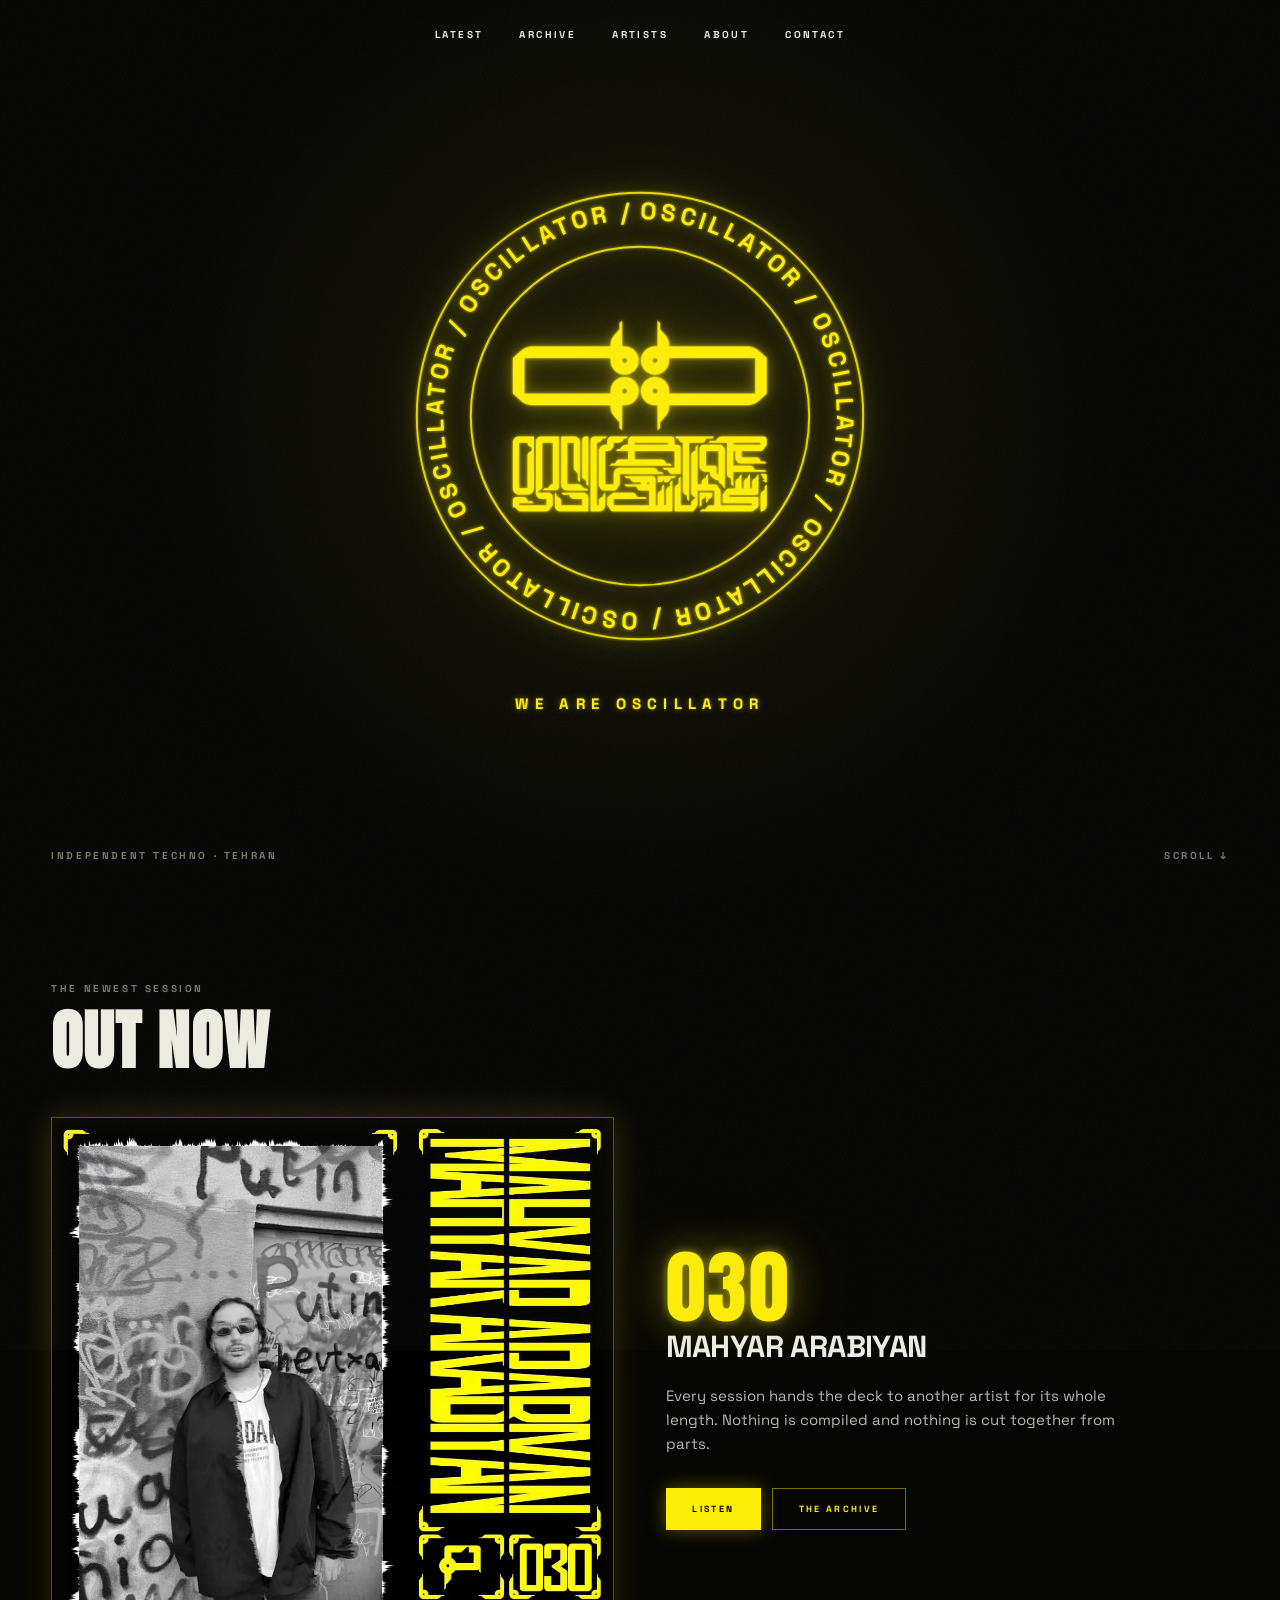
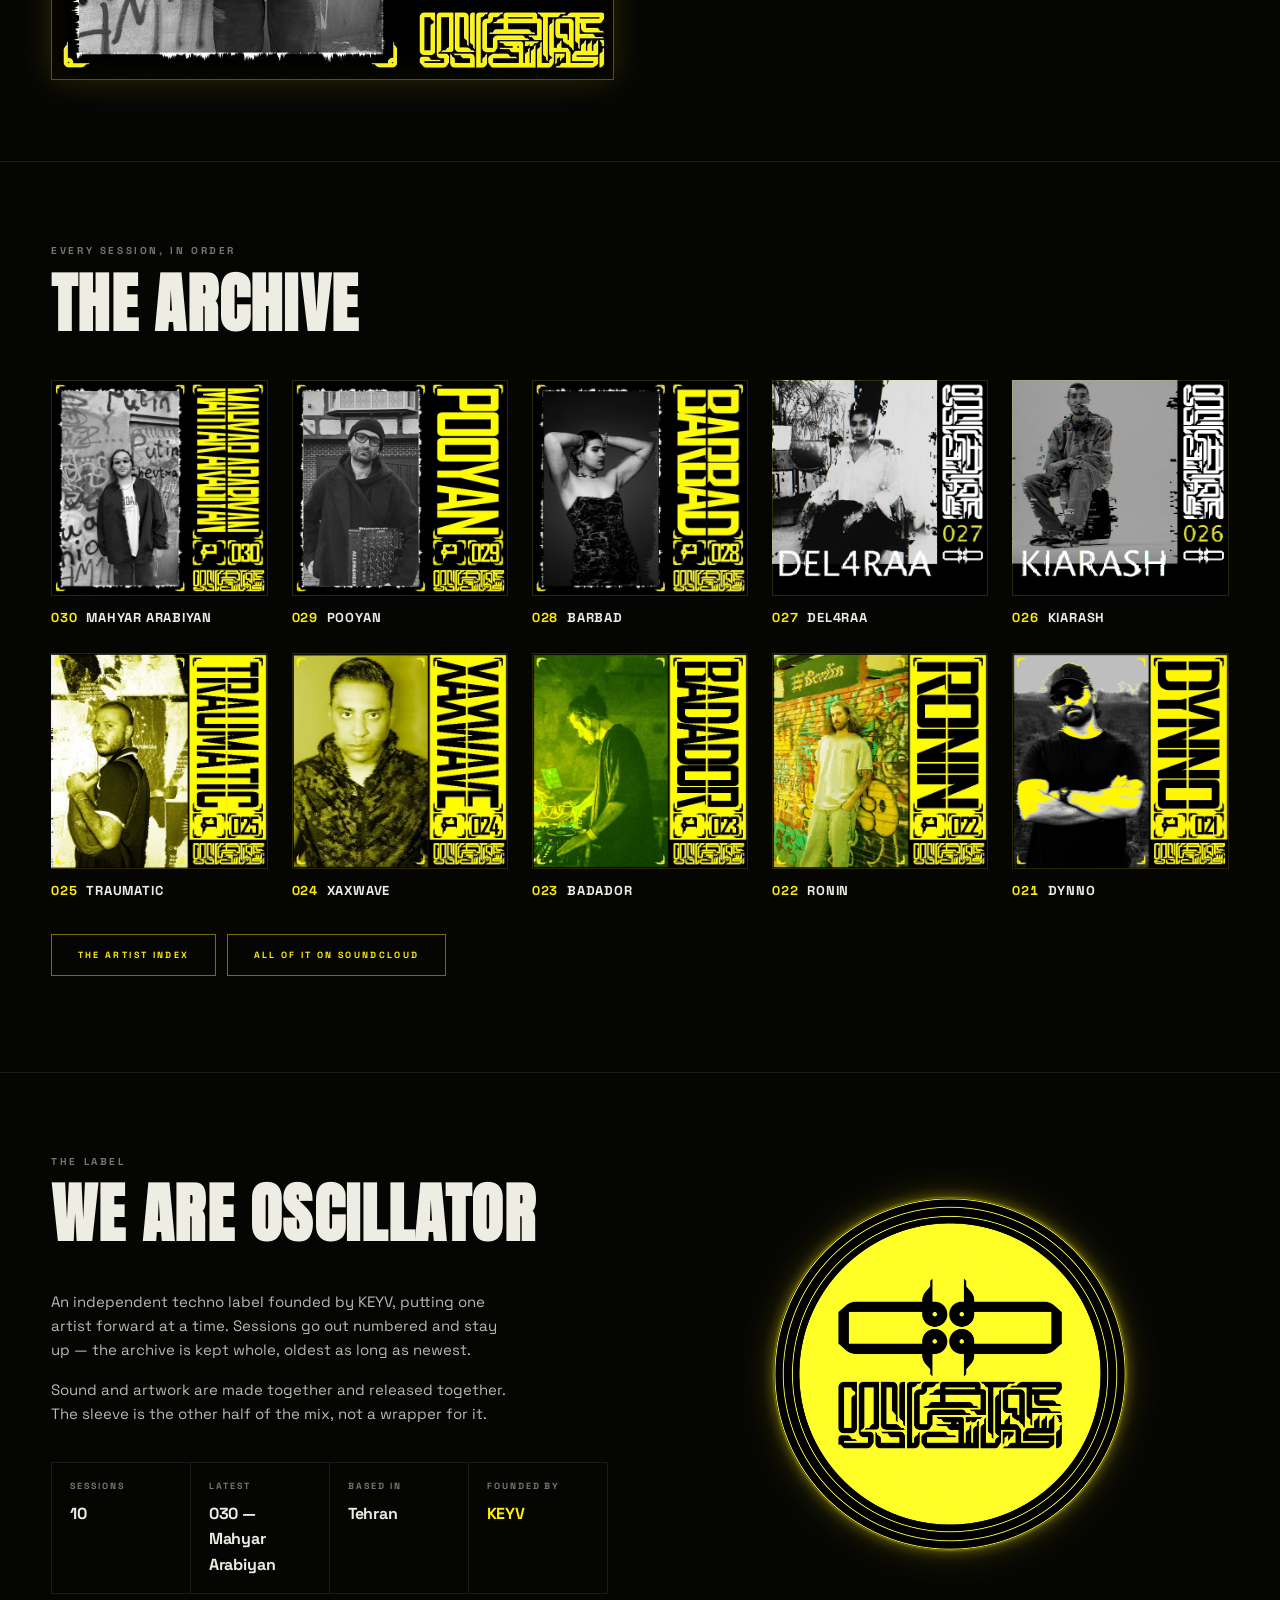
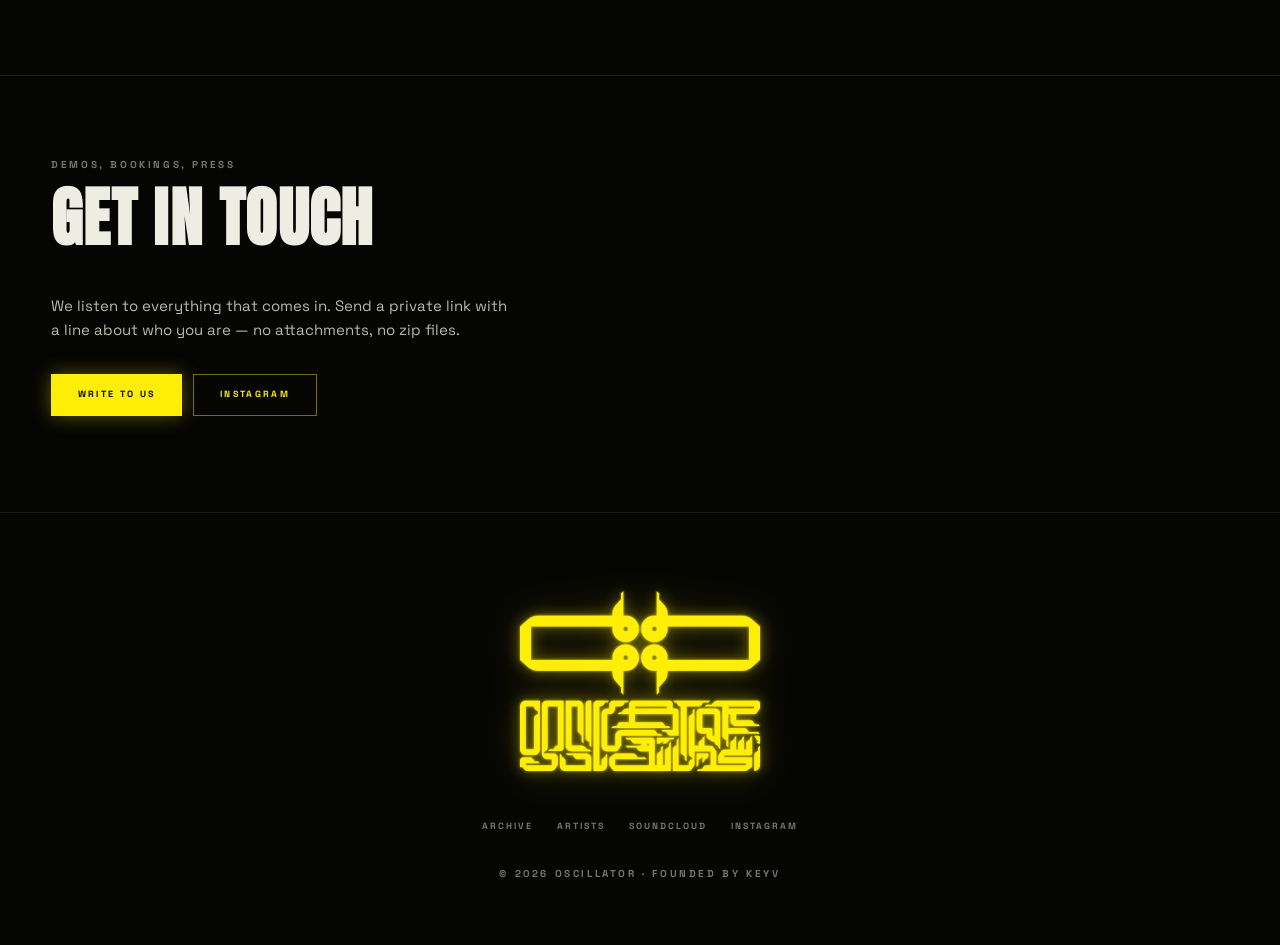
==== commit 0fdb9efa: "Oscillator: the emblem turns in and the frame cuts to inverse Both moves from the reel, which opens " ====
--- a/oscillator/index.html
+++ b/oscillator/index.html
@@ -31,12 +31,16 @@
 
 <link rel="preload" as="font" type="font/woff2" href="../assets/fonts/anton-latin.woff2" crossorigin>
 <link rel="preload" as="font" type="font/woff2" href="../assets/fonts/spacegrotesk-latin.woff2" crossorigin>
-<link rel="preload" as="image" href="img/lockup.webp" fetchpriority="high">
-
-<link rel="stylesheet" href="assets/css/style.css?v=5b018708">
+<link rel="preload" as="image" href="img/emblem.webp" fetchpriority="high">
+<link rel="preload" as="image" href="img/wordmark-lit.webp" fetchpriority="high">
+
+<link rel="stylesheet" href="assets/css/style.css?v=c0ee8898">
 </head>
 
-<body>
+<body class="is-in">
+
+<!-- the reel cuts the whole frame to its inverse twice on the way in -->
+<span class="flash" aria-hidden="true"></span>
 
 <a class="skip-link" href="#latest">Skip to the latest session</a>
 
@@ -57,7 +61,7 @@
   <div class="hero__mid">
     <h1 class="sr-only">Oscillator — independent techno label, Tehran</h1>
 
-    <div class="badge glow">
+    <div class="badge glow" id="badge">
       <svg class="badge__ring" viewBox="0 0 200 200" aria-hidden="true" focusable="false">
         <defs>
           <!-- one full circle, started at the top and running clockwise,
@@ -76,8 +80,14 @@
         </g>
       </svg>
 
-      <img class="badge__mark" src="img/lockup.webp" alt=""
-           width="1400" height="1052" fetchpriority="high" decoding="async">
+      <!-- two pieces, so the emblem can turn on its own axis; they are
+           cut at the master's full width and reassemble at this one -->
+      <span class="badge__core">
+        <img class="badge__emblem" src="img/emblem.webp" alt=""
+             width="1400" height="607" fetchpriority="high" decoding="async">
+        <img class="badge__word" src="img/wordmark-lit.webp" alt=""
+             width="1400" height="412" fetchpriority="high" decoding="async">
+      </span>
     </div>
 
     <p class="hero__we lit">We are Oscillator</p>
@@ -233,6 +243,6 @@
 
 <script src="assets/js/artists.js?v=9cd33205"></script>
 <script src="assets/js/info.js?v=55f4d261"></script>
-<script defer src="assets/js/main.js?v=b25072c6"></script>
+<script defer src="assets/js/main.js?v=b42e3a85"></script>
 </body>
 </html>
--- a/oscillator/assets/css/style.css
+++ b/oscillator/assets/css/style.css
@@ -204,16 +204,75 @@
 }
 @keyframes turn { to { transform: rotate(360deg); } }
 
-.badge__mark {
+/* The lockup arrives as two pieces so the emblem can turn on its own
+   axis the way it does in the reel. Both are cut at the master's full
+   width, so setting them to the same width here reassembles the lockup
+   at the scale it was drawn — and the 2.36% is the transparent band
+   that was between them, measured, not chosen. */
+.badge__core {
   position: absolute;
   left: 50%;
   top: 50%;
   /* sized so the lockup's corners clear the inner ring rather than
      crossing it — its half-diagonal has to stay inside r=70.5 of 200 */
   width: 53%;
-  height: auto;
   transform: translate(-50%, -50%);
-}
+  perspective: 900px;
+}
+.badge__core img { width: 100%; height: auto; }
+/* a percentage margin resolves against the inline size, which is the
+   one dimension that is known here; a percentage row-gap would not */
+.badge__word { margin-top: 2.36%; }
+
+/* ---- the intro --------------------------------------------------------
+   The reel opens by turning the emblem in, cutting the whole frame to
+   inverse twice on the way, and settling. It runs on load and can be
+   played again by touching the badge. */
+@keyframes emblem-in {
+  0%   { transform: rotateY(-540deg) scale(.34); opacity: 0; }
+  40%  { opacity: 1; }
+  100% { transform: rotateY(0) scale(1); opacity: 1; }
+}
+@keyframes word-in {
+  from { opacity: 0; }
+  to   { opacity: 1; }
+}
+@keyframes ring-in {
+  from { opacity: 0; transform: scale(.88); }
+  to   { opacity: 1; transform: scale(1); }
+}
+/* steps(), because the reel cuts to inverse — it does not fade to it */
+@keyframes flash {
+  0%, 23%   { opacity: 0; }
+  24%, 27%  { opacity: 1; }
+  28%, 46%  { opacity: 0; }
+  47%, 49%  { opacity: 1; }
+  50%, 100% { opacity: 0; }
+}
+
+/* The easing is front-loaded, so the emblem has landed well before its
+   2.3s is up — which is what leaves room for the wordmark and the line
+   to arrive after it rather than over it. */
+.is-in .badge__emblem { animation: emblem-in 2.3s cubic-bezier(.16, 1, .3, 1) both; }
+.is-in .badge__word   { animation: word-in .8s var(--ease) 1.35s both; }
+.is-in .hero__we      { animation: word-in .7s var(--ease) 1.85s both; }
+.is-in .badge__ring   { animation: ring-in 1.1s var(--ease) .75s both; transform-origin: 50% 50%; }
+.is-in .flash         { animation: flash 2.3s steps(1, end) both; }
+
+/* The whole page cut to its own inverse: difference against the label's
+   yellow maps black to yellow and yellow to black, so this is the
+   palette flipping rather than a yellow sheet laid over it. Under the
+   grain, so the flash is filmed too. */
+.flash {
+  position: fixed;
+  inset: 0;
+  z-index: 50;
+  pointer-events: none;
+  opacity: 0;
+  background: var(--acid);
+  mix-blend-mode: difference;
+}
+.badge { cursor: pointer; }
 
 .hero__we {
   margin: 0;
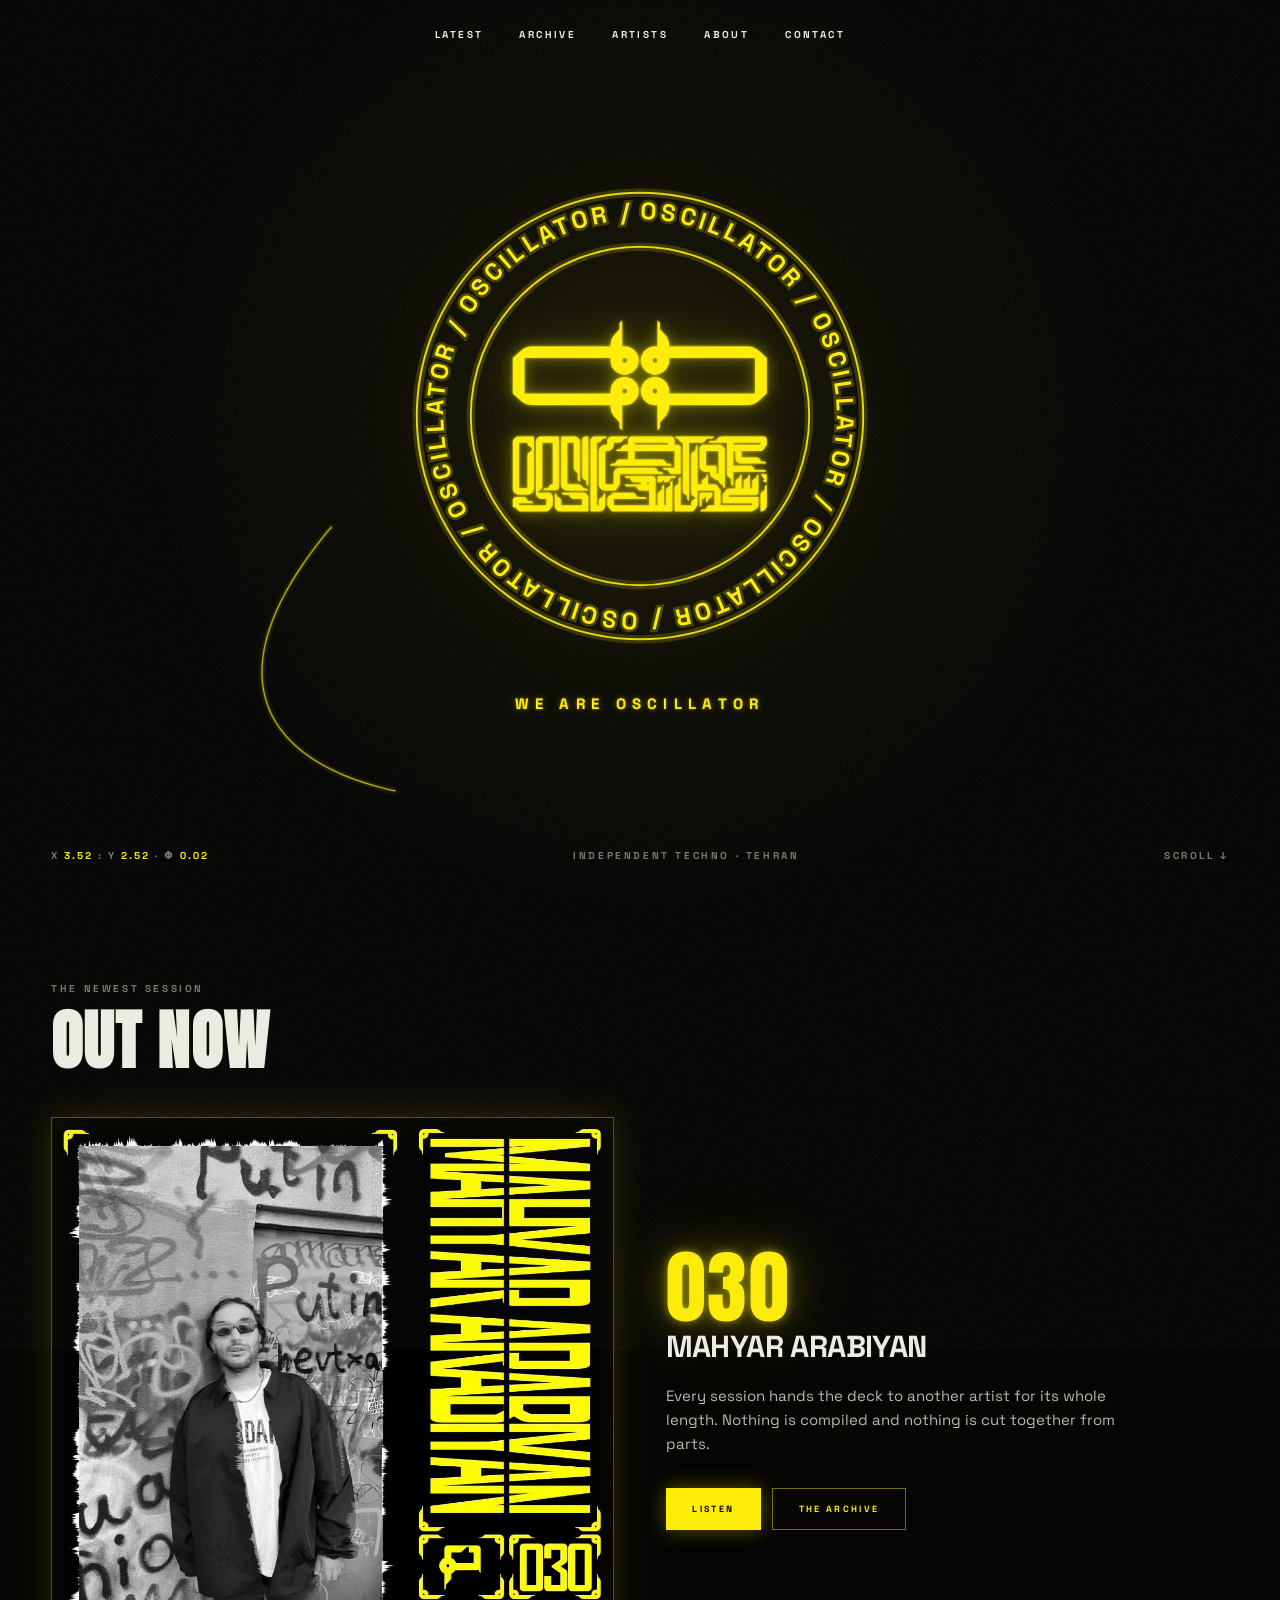
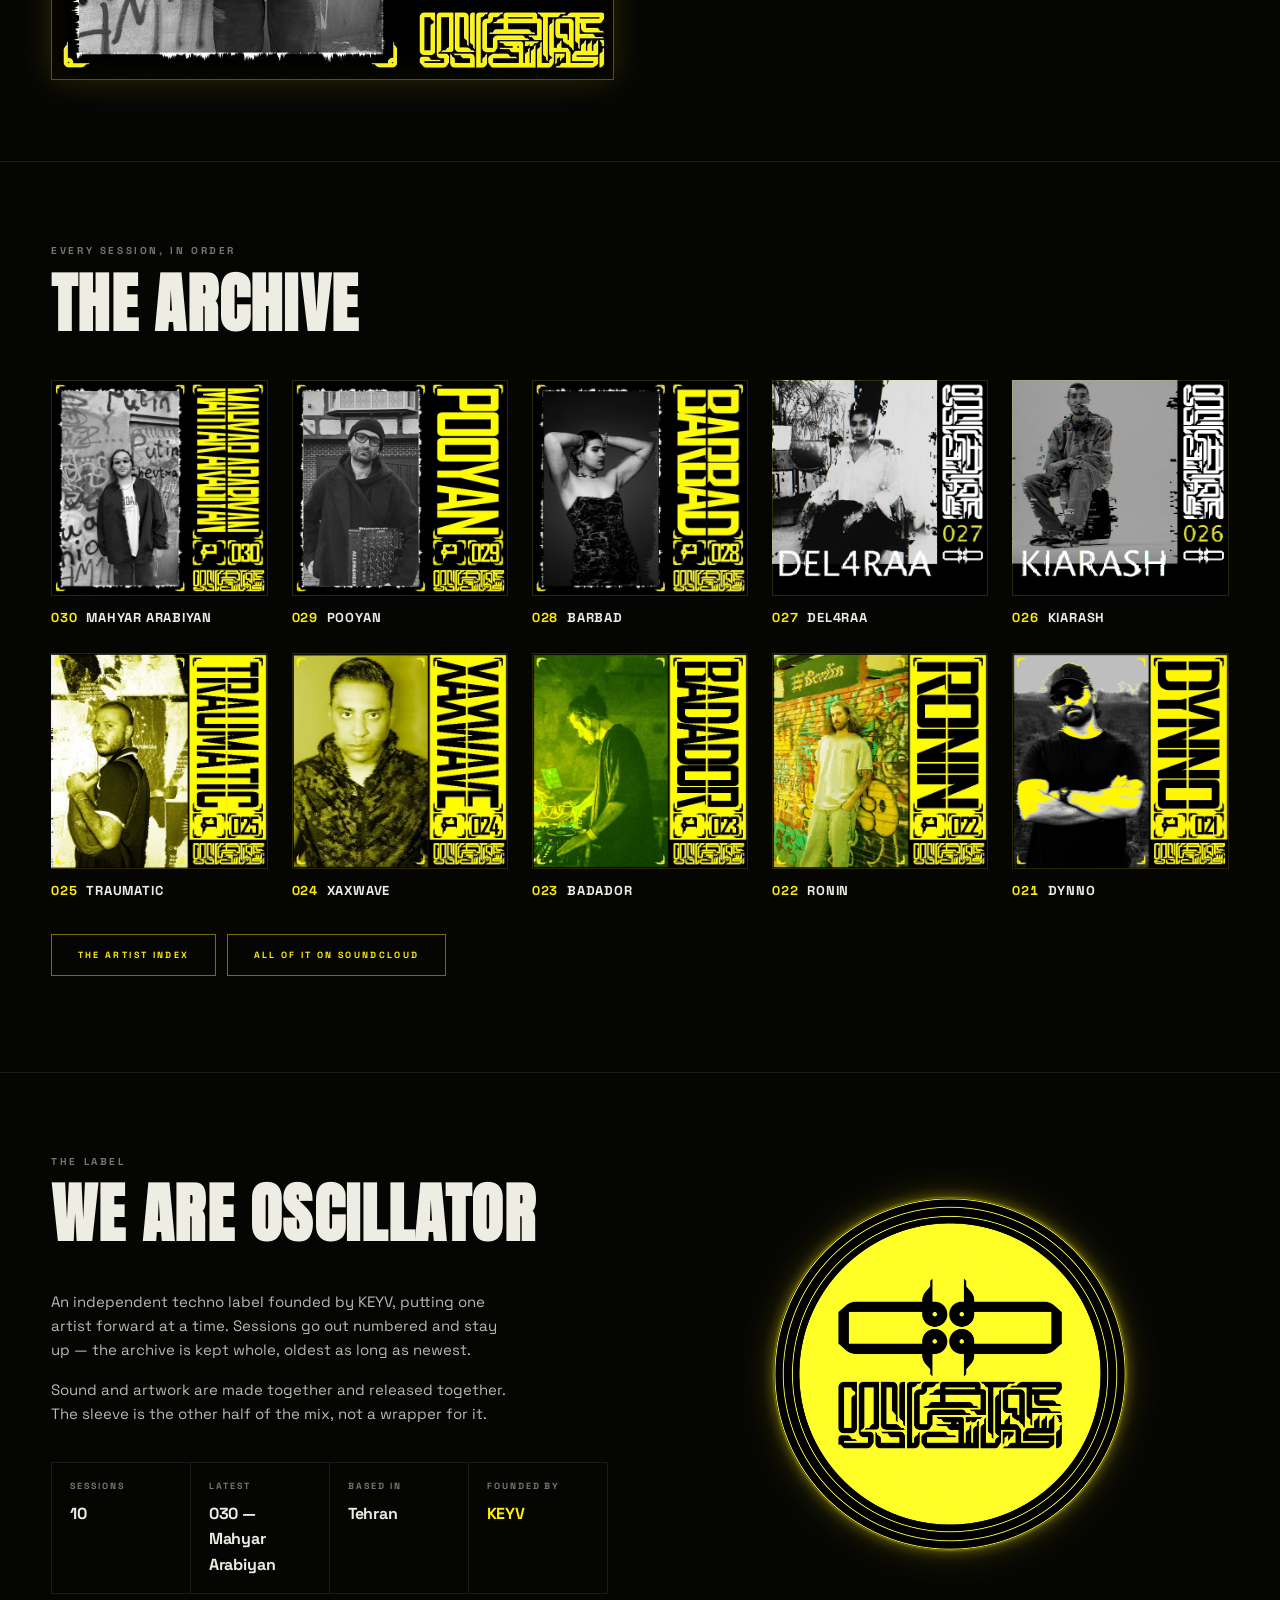
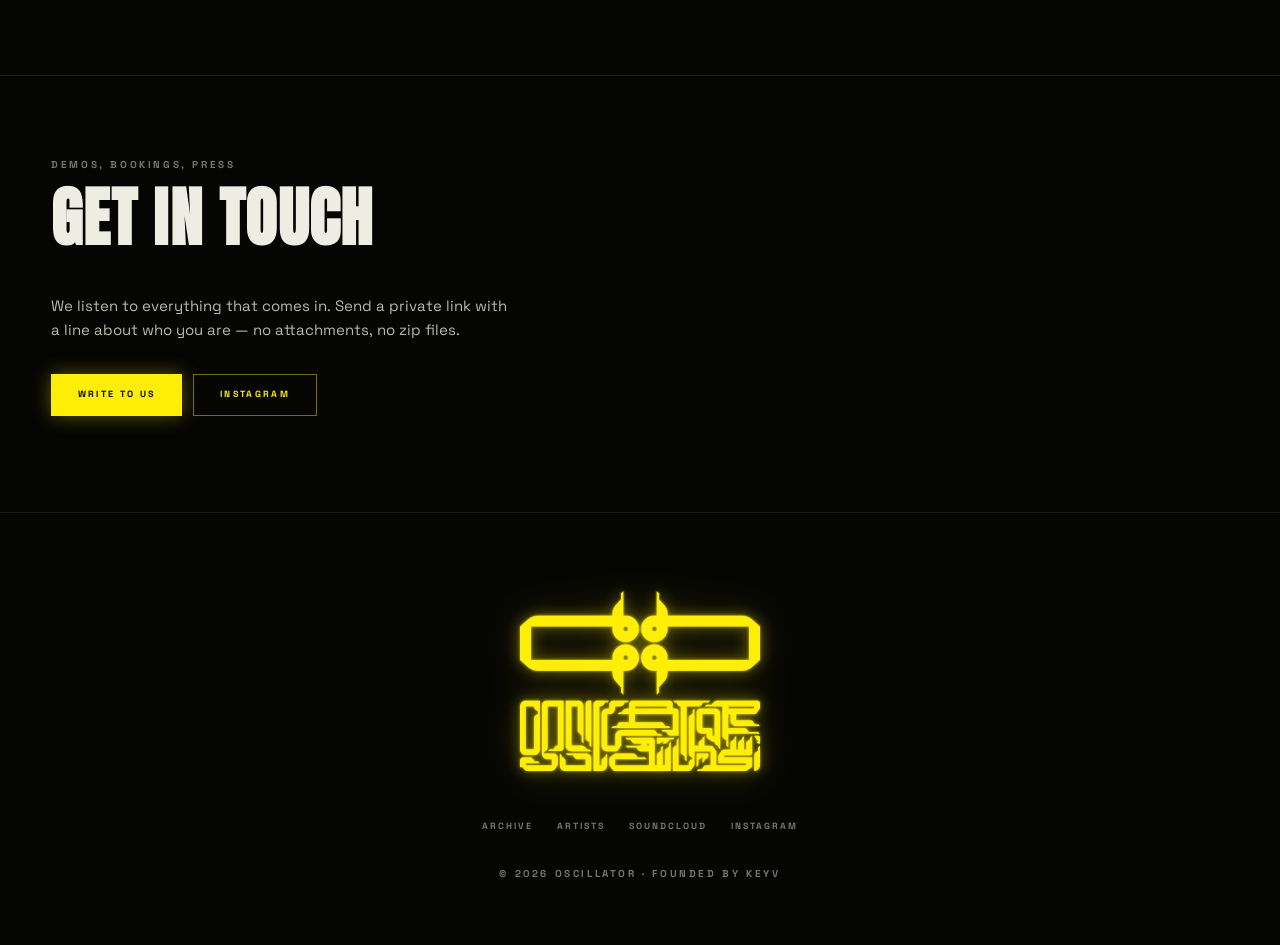
==== commit 7f40595e: "Oscillator: the first screen is a scope in XY mode An oscilloscope in XY mode does not draw a wavefo" ====
--- a/oscillator/index.html
+++ b/oscillator/index.html
@@ -34,7 +34,7 @@
 <link rel="preload" as="image" href="img/emblem.webp" fetchpriority="high">
 <link rel="preload" as="image" href="img/wordmark-lit.webp" fetchpriority="high">
 
-<link rel="stylesheet" href="assets/css/style.css?v=c0ee8898">
+<link rel="stylesheet" href="assets/css/style.css?v=9e8355ee">
 </head>
 
 <body class="is-in">
@@ -49,6 +49,10 @@
      around it, turning, and the lockup lit at its centre. Everything
      yellow on this page glows — see .glow and .lit in the stylesheet. -->
 <header class="hero" id="top">
+  <!-- an oscilloscope in XY mode draws a Lissajous figure: two
+       oscillators, one per axis. The label is called Oscillator, so this
+       is the picture of the thing it is named after — see scope.js -->
+  <canvas class="scope" id="scope" aria-hidden="true"></canvas>
 
   <nav class="hero__nav" aria-label="Primary">
     <a href="#latest">Latest</a>
@@ -61,15 +65,17 @@
   <div class="hero__mid">
     <h1 class="sr-only">Oscillator — independent techno label, Tehran</h1>
 
-    <div class="badge glow" id="badge">
+    <div class="badge" id="badge">
       <svg class="badge__ring" viewBox="0 0 200 200" aria-hidden="true" focusable="false">
         <defs>
           <!-- one full circle, started at the top and running clockwise,
                so the type sets the right way up -->
           <path id="ring" d="M100,100 m0,-82 a82,82 0 1,1 -0.1,0" />
         </defs>
-        <circle cx="100" cy="100" r="93" />
-        <circle cx="100" cy="100" r="70.5" />
+        <circle class="ring-bloom" cx="100" cy="100" r="93" />
+        <circle class="ring-line"  cx="100" cy="100" r="93" />
+        <circle class="ring-bloom" cx="100" cy="100" r="70.5" />
+        <circle class="ring-line"  cx="100" cy="100" r="70.5" />
         <g class="badge__spin">
           <!-- textLength is the circle's own circumference, so the
                repeats close the loop exactly instead of leaving a gap or
@@ -94,6 +100,9 @@
   </div>
 
   <div class="hero__foot">
+    <p class="readout" aria-hidden="true">
+      X <b id="scope-x">3.00</b> : Y <b id="scope-y">2.00</b> &middot; &phi; <b id="scope-p">0.00</b>
+    </p>
     <p class="tag">Independent techno · Tehran</p>
     <p class="tag"><a href="#latest">Scroll <span aria-hidden="true">↓</span></a></p>
   </div>
@@ -241,8 +250,9 @@
   </form>
 </dialog>
 
+<script defer src="assets/js/scope.js?v=4ae6c6c3"></script>
 <script src="assets/js/artists.js?v=9cd33205"></script>
 <script src="assets/js/info.js?v=55f4d261"></script>
-<script defer src="assets/js/main.js?v=b42e3a85"></script>
+<script defer src="assets/js/main.js?v=79dc6135"></script>
 </body>
 </html>
--- a/oscillator/assets/css/style.css
+++ b/oscillator/assets/css/style.css
@@ -159,8 +159,31 @@
   position: absolute;
   inset: 0;
   z-index: -1;
-  background: radial-gradient(circle at 50% 46%, rgba(254, 237, 7, .12), rgba(254, 237, 7, .03) 34%, transparent 62%);
-}
+  background: radial-gradient(circle at 50% 47%, rgba(254, 237, 7, .1), rgba(254, 237, 7, .025) 34%, transparent 62%);
+}
+
+/* the beam, behind everything — see assets/js/scope.js */
+.scope {
+  position: absolute;
+  inset: 0;
+  z-index: -2;
+  width: 100%;
+  height: 100%;
+  display: block;
+}
+
+/* A scope with no readout is a screensaver. This is the live frequency
+   ratio the beam is tracing, at the foot of the screen. */
+.readout {
+  margin: 0;
+  font-size: .625rem;
+  font-weight: 700;
+  letter-spacing: .2em;
+  text-transform: uppercase;
+  color: var(--soft);
+  font-variant-numeric: tabular-nums;
+}
+.readout b { color: var(--acid); font-weight: 700; }
 
 .hero__nav { display: flex; flex-wrap: wrap; justify-content: center; gap: .6rem clamp(1rem, 3vw, 2.25rem); align-self: start; }
 .hero__nav a {
@@ -186,10 +209,23 @@
   width: min(78vw, 30rem, 58svh);
   aspect-ratio: 1;
 }
+/* The ring's glow is drawn as geometry, not as a filter.
+
+   A CSS drop-shadow here wraps the turning text, so the browser has to
+   re-run the blur every single frame — three stacked shadows over this
+   box cost about forty frames a second on their own. A wide translucent
+   stroke under a narrow bright one costs nothing and, at this size,
+   reads the same. The filter is kept for the lockup, which holds still
+   once it has arrived and is therefore rasterised once. */
 .badge__ring { position: absolute; inset: 0; width: 100%; height: 100%; }
-.badge__ring circle { fill: none; stroke: var(--acid); stroke-width: .8; opacity: .85; }
+.badge__ring circle { fill: none; }
+.badge__ring .ring-bloom { stroke: rgba(254, 237, 7, .17); stroke-width: 3.6; }
+.badge__ring .ring-line { stroke: var(--acid); stroke-width: .8; opacity: .9; }
 .badge__ring text {
   fill: var(--acid);
+  stroke: rgba(254, 237, 7, .22);
+  stroke-width: 2.2;
+  paint-order: stroke;
   font-family: var(--font-body);
   font-size: 10px;
   font-weight: 700;
@@ -218,6 +254,11 @@
   width: 53%;
   transform: translate(-50%, -50%);
   perspective: 900px;
+  /* the lockup only, so the blur is rasterised once and not per frame */
+  filter:
+    drop-shadow(0 0 .10em rgba(254, 237, 7, .70))
+    drop-shadow(0 0 .45em rgba(254, 237, 7, .38))
+    drop-shadow(0 0 1.3em rgba(254, 237, 7, .18));
 }
 .badge__core img { width: 100%; height: auto; }
 /* a percentage margin resolves against the inline size, which is the
@@ -258,6 +299,19 @@
 .is-in .hero__we      { animation: word-in .7s var(--ease) 1.85s both; }
 .is-in .badge__ring   { animation: ring-in 1.1s var(--ease) .75s both; transform-origin: 50% 50%; }
 .is-in .flash         { animation: flash 2.3s steps(1, end) both; }
+
+/* A finished animation with fill:both keeps its subtree on a live
+   compositing layer, and the drop-shadow above then gets re-blurred on
+   every frame for the rest of the page's life — it cost about fifteen
+   frames a second, permanently. So the intro is taken off once it has
+   played. Every base style below already is the resting state, so
+   removing the animation changes nothing on screen. The ring's turn is
+   deliberately not in this list; it never finishes, and it is cheap. */
+.is-done .badge__emblem,
+.is-done .badge__word,
+.is-done .hero__we,
+.is-done .badge__ring,
+.is-done .flash { animation: none; }
 
 /* The whole page cut to its own inverse: difference against the label's
    yellow maps black to yellow and yellow to black, so this is the
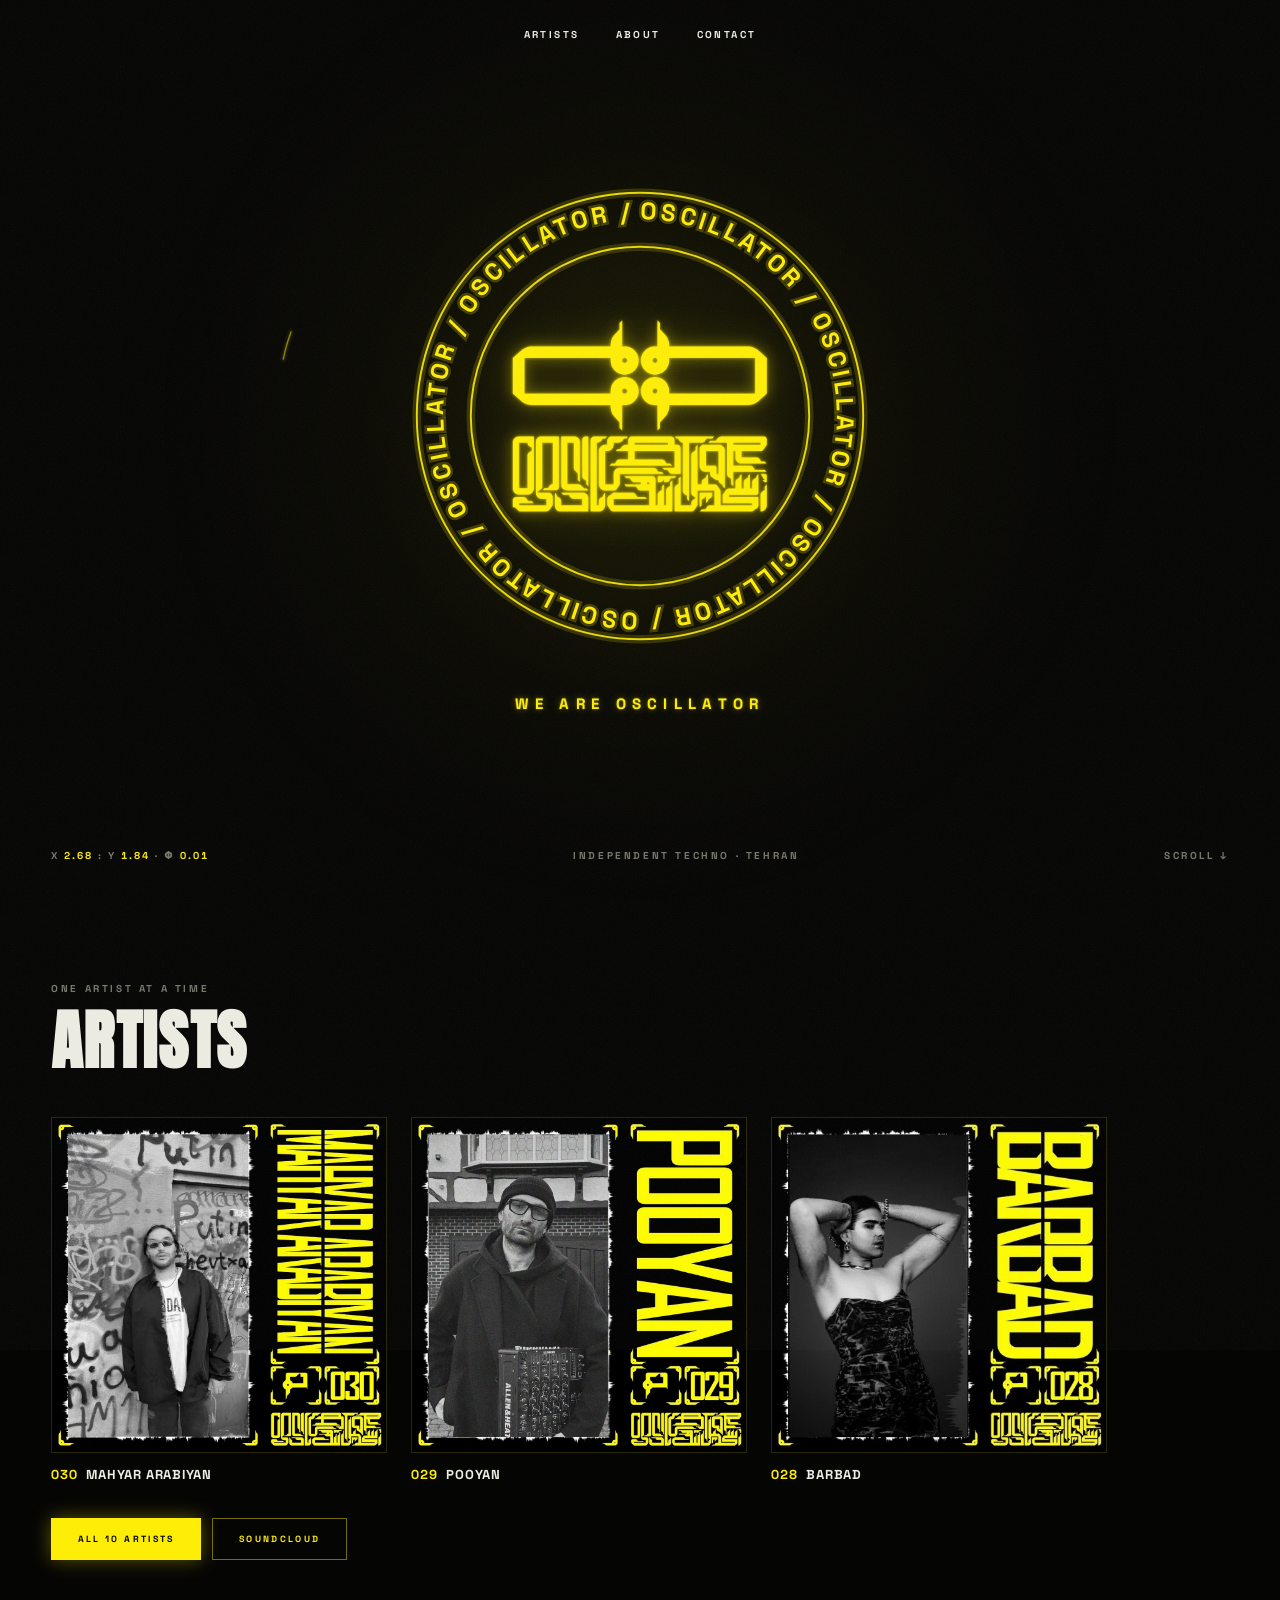
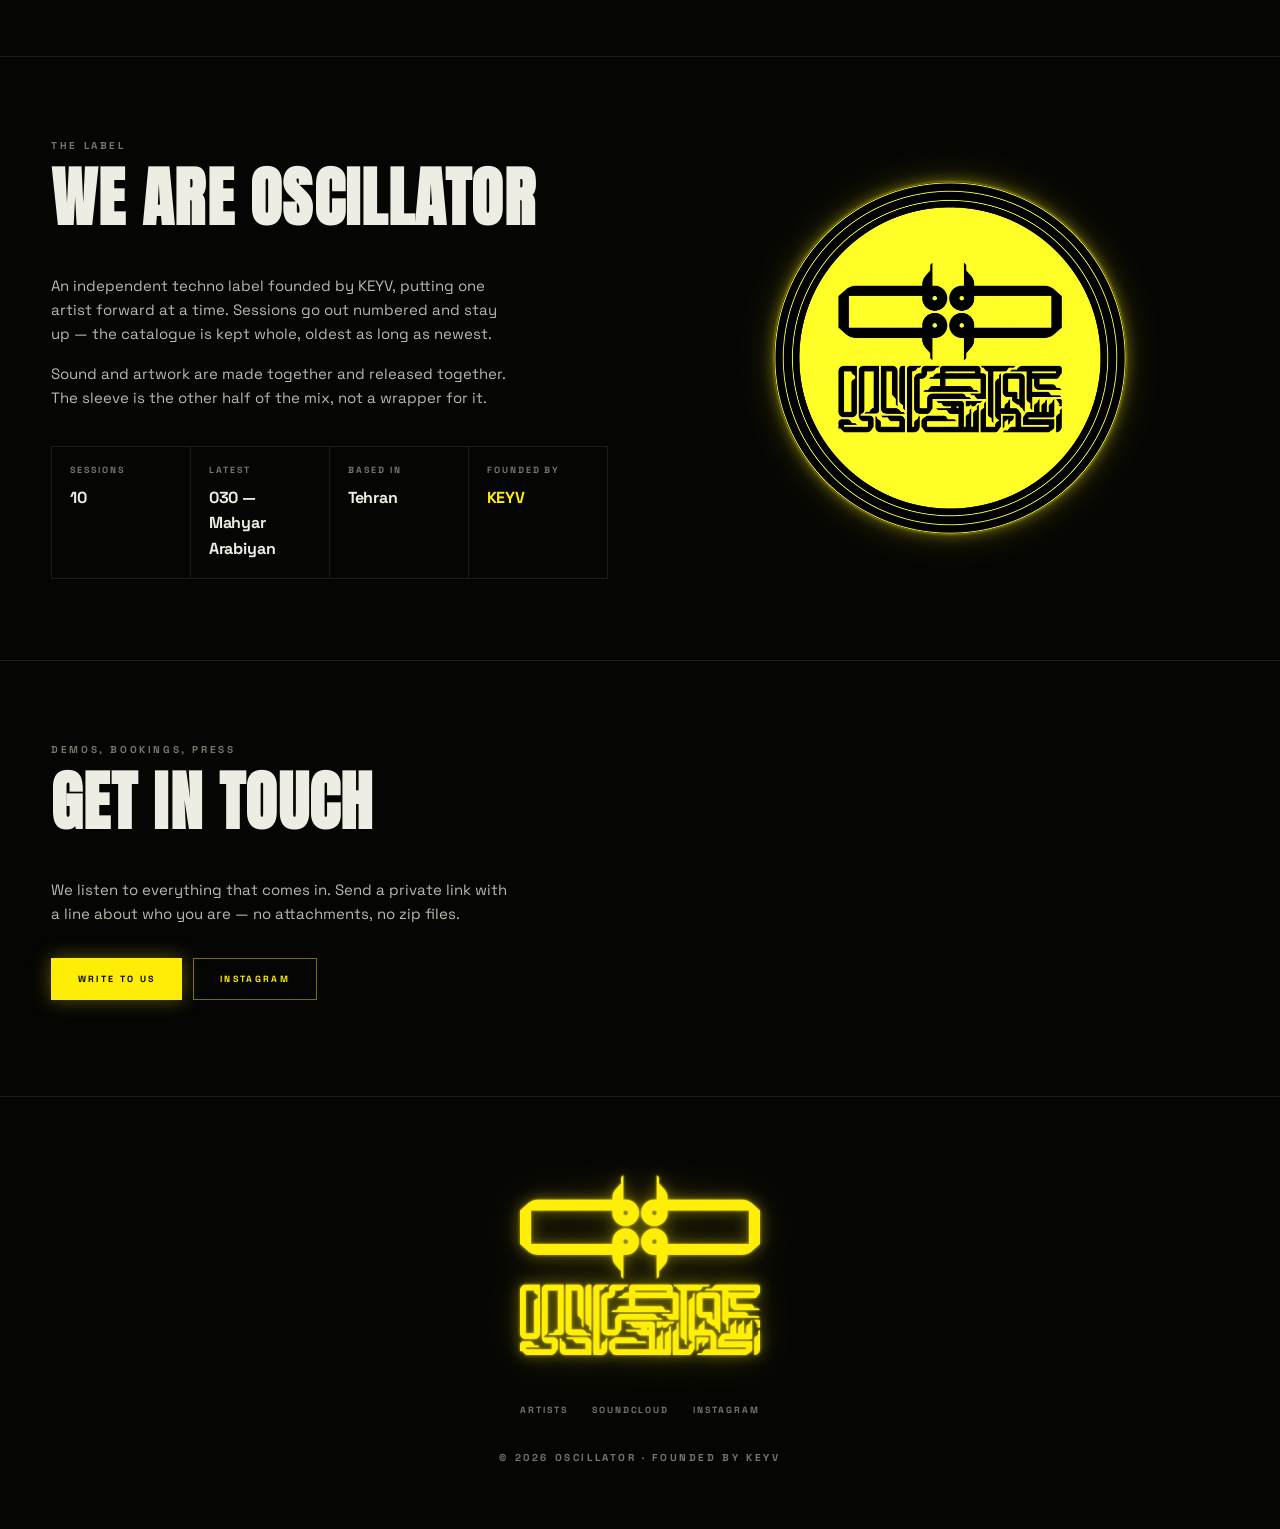
==== commit 79c43f53: "Oscillator: slow the beam, run it site-wide, fold archive into artists Four changes, all asked for. " ====
--- a/oscillator/index.html
+++ b/oscillator/index.html
@@ -18,12 +18,12 @@
 </script>
 
 <title>Oscillator · Techno Label</title>
-<meta name="description" content="We are Oscillator — an independent techno label from Tehran. A numbered archive of sessions, one artist at a time.">
+<meta name="description" content="We are Oscillator — an independent techno label from Tehran. One artist at a time, numbered and kept in order.">
 <meta name="theme-color" content="#050504">
 
 <meta property="og:type" content="website">
 <meta property="og:title" content="Oscillator · Techno Label">
-<meta property="og:description" content="We are Oscillator. A numbered archive of sessions, one artist at a time.">
+<meta property="og:description" content="We are Oscillator. One artist at a time, numbered and kept in order.">
 <meta property="og:image" content="img/disc.webp">
 
 <link rel="icon" href="../favicon.ico" sizes="16x16 32x32 48x48">
@@ -34,7 +34,7 @@
 <link rel="preload" as="image" href="img/emblem.webp" fetchpriority="high">
 <link rel="preload" as="image" href="img/wordmark-lit.webp" fetchpriority="high">
 
-<link rel="stylesheet" href="assets/css/style.css?v=9e8355ee">
+<link rel="stylesheet" href="assets/css/style.css?v=cb653765">
 </head>
 
 <body class="is-in">
@@ -42,22 +42,21 @@
 <!-- the reel cuts the whole frame to its inverse twice on the way in -->
 <span class="flash" aria-hidden="true"></span>
 
-<a class="skip-link" href="#latest">Skip to the latest session</a>
+<!-- An oscilloscope in XY mode draws a Lissajous figure: two
+     oscillators, one per axis. The label is named after the thing, so
+     this is the picture of it — see assets/js/scope.js. Fixed to the
+     window and behind every section, not only the first screen. -->
+<canvas class="scope" id="scope" aria-hidden="true"></canvas>
+
+<a class="skip-link" href="#artists">Skip to the artists</a>
 
 <!-- ══ THE FIRST SCREEN ═══════════════════════════════════════════════
      The badge from the identity reel: a thin ring with the name running
      around it, turning, and the lockup lit at its centre. Everything
      yellow on this page glows — see .glow and .lit in the stylesheet. -->
 <header class="hero" id="top">
-  <!-- an oscilloscope in XY mode draws a Lissajous figure: two
-       oscillators, one per axis. The label is called Oscillator, so this
-       is the picture of the thing it is named after — see scope.js -->
-  <canvas class="scope" id="scope" aria-hidden="true"></canvas>
-
   <nav class="hero__nav" aria-label="Primary">
-    <a href="#latest">Latest</a>
-    <a href="#archive">Archive</a>
-    <a href="artists.html">Artists</a>
+    <a href="#artists">Artists</a>
     <a href="#about">About</a>
     <a href="#contact">Contact</a>
   </nav>
@@ -104,55 +103,26 @@
       X <b id="scope-x">3.00</b> : Y <b id="scope-y">2.00</b> &middot; &phi; <b id="scope-p">0.00</b>
     </p>
     <p class="tag">Independent techno · Tehran</p>
-    <p class="tag"><a href="#latest">Scroll <span aria-hidden="true">↓</span></a></p>
+    <p class="tag"><a href="#artists">Scroll <span aria-hidden="true">↓</span></a></p>
   </div>
 </header>
 
 <main>
 
-  <!-- ══ THE LATEST SESSION ═══════════════════════════════════════════ -->
-  <section class="sect" id="latest" aria-labelledby="latest-title">
+  <!-- ══ ARTISTS ══════════════════════════════════════════════════════
+       There is no separate archive: an artist and their session are the
+       same entry. Three of them here, the rest on artists.html. -->
+  <section class="sect" id="artists" aria-labelledby="artists-title">
     <div class="head">
-      <p class="tag">The newest session</p>
-      <h2 id="latest-title">Out now</h2>
-    </div>
-
-    <div class="latest">
-      <figure class="latest__shot">
-        <img id="latest-shot" src="img/covers/030.webp" alt=""
-             width="1100" height="1100" decoding="async">
-      </figure>
-
-      <div>
-        <p class="latest__no lit" id="latest-no">030</p>
-        <p class="latest__name" id="latest-name">—</p>
-        <div class="prose">
-          <p>
-            Every session hands the deck to another artist for its whole
-            length. Nothing is compiled and nothing is cut together from
-            parts.
-          </p>
-        </div>
-        <p class="actions">
-          <a class="btn btn--acid" id="latest-link" href="https://soundcloud.com/oscillatorr" target="_blank" rel="noopener">Listen</a>
-          <a class="btn" href="#archive">The archive</a>
-        </p>
-      </div>
-    </div>
-  </section>
-
-  <!-- ══ THE ARCHIVE ══════════════════════════════════════════════════ -->
-  <section class="sect" id="archive" aria-labelledby="archive-title">
-    <div class="head">
-      <p class="tag">Every session, in order</p>
-      <h2 id="archive-title">The archive</h2>
+      <p class="tag">One artist at a time</p>
+      <h2 id="artists-title">Artists</h2>
     </div>
 
     <ol class="tiles" id="tiles"></ol>
 
     <p class="actions">
-      <a class="btn" href="artists.html">The artist index</a>
-      <a class="btn" href="https://soundcloud.com/oscillatorr" target="_blank" rel="noopener">All of it on SoundCloud</a>
+      <a class="btn btn--acid" href="artists.html">All <span id="all-count">10</span> artists</a>
+      <a class="btn" href="https://soundcloud.com/oscillatorr" target="_blank" rel="noopener">SoundCloud</a>
     </p>
   </section>
 
@@ -168,7 +138,7 @@
           <p>
             An independent techno label founded by KEYV, putting one
             artist forward at a time. Sessions go out numbered and stay
-            up — the archive is kept whole, oldest as long as newest.
+            up — the catalogue is kept whole, oldest as long as newest.
           </p>
           <p>
             Sound and artwork are made together and released together.
@@ -216,7 +186,6 @@
       <img src="img/lockup.webp" alt="Oscillator" width="1400" height="1052" loading="lazy" decoding="async">
     </p>
     <p class="foot__set">
-      <a href="#archive">Archive</a>
       <a href="artists.html">Artists</a>
       <a href="https://soundcloud.com/oscillatorr" target="_blank" rel="noopener">SoundCloud</a>
       <a href="https://www.instagram.com/oscillator__" target="_blank" rel="noopener">Instagram</a>
@@ -250,9 +219,9 @@
   </form>
 </dialog>
 
-<script defer src="assets/js/scope.js?v=4ae6c6c3"></script>
+<script defer src="assets/js/scope.js?v=d815190f"></script>
 <script src="assets/js/artists.js?v=9cd33205"></script>
 <script src="assets/js/info.js?v=55f4d261"></script>
-<script defer src="assets/js/main.js?v=79dc6135"></script>
+<script defer src="assets/js/main.js?v=b8ee9be4"></script>
 </body>
 </html>
--- a/oscillator/assets/css/style.css
+++ b/oscillator/assets/css/style.css
@@ -162,11 +162,14 @@
   background: radial-gradient(circle at 50% 47%, rgba(254, 237, 7, .1), rgba(254, 237, 7, .025) 34%, transparent 62%);
 }
 
-/* the beam, behind everything — see assets/js/scope.js */
+/* The beam, behind the whole site rather than behind the first screen —
+   fixed to the window, so it keeps running as the page moves over it.
+   See assets/js/scope.js. The root's background paints behind even a
+   negative z-index, so this still sits on black. */
 .scope {
-  position: absolute;
+  position: fixed;
   inset: 0;
-  z-index: -2;
+  z-index: -1;
   width: 100%;
   height: 100%;
   display: block;
@@ -345,6 +348,9 @@
 .sect + .sect { border-top: 1px solid var(--line); }
 
 .head { display: grid; gap: .9rem; margin-bottom: clamp(2rem, 5vh, 3rem); }
+/* h1 as well as h2: the artists page's title is the page's own heading,
+   and on h2 alone it fell back to the body face at body size */
+.head h1,
 .head h2 {
   margin: 0;
   font-family: var(--font-display);
@@ -396,10 +402,14 @@
 /* ---- the archive -------------------------------------------------------
    The sleeves are the strongest thing the label owns, so the archive is
    them, at size, and the page keeps out of the way. */
+/* Three of them, so auto-fill would lay out seven columns on a wide
+   screen and leave four empty. auto-fit collapses the empty tracks and
+   the max-width stops the three that remain from becoming posters. */
 .tiles {
   display: grid;
-  grid-template-columns: repeat(auto-fill, minmax(min(100%, 13rem), 1fr));
+  grid-template-columns: repeat(auto-fit, minmax(min(100%, 15rem), 1fr));
   gap: clamp(.9rem, 2vw, 1.5rem);
+  max-width: 66rem;
 }
 .tile { display: grid; gap: .75rem; color: inherit; }
 .tile__shot { position: relative; margin: 0; overflow: hidden; }
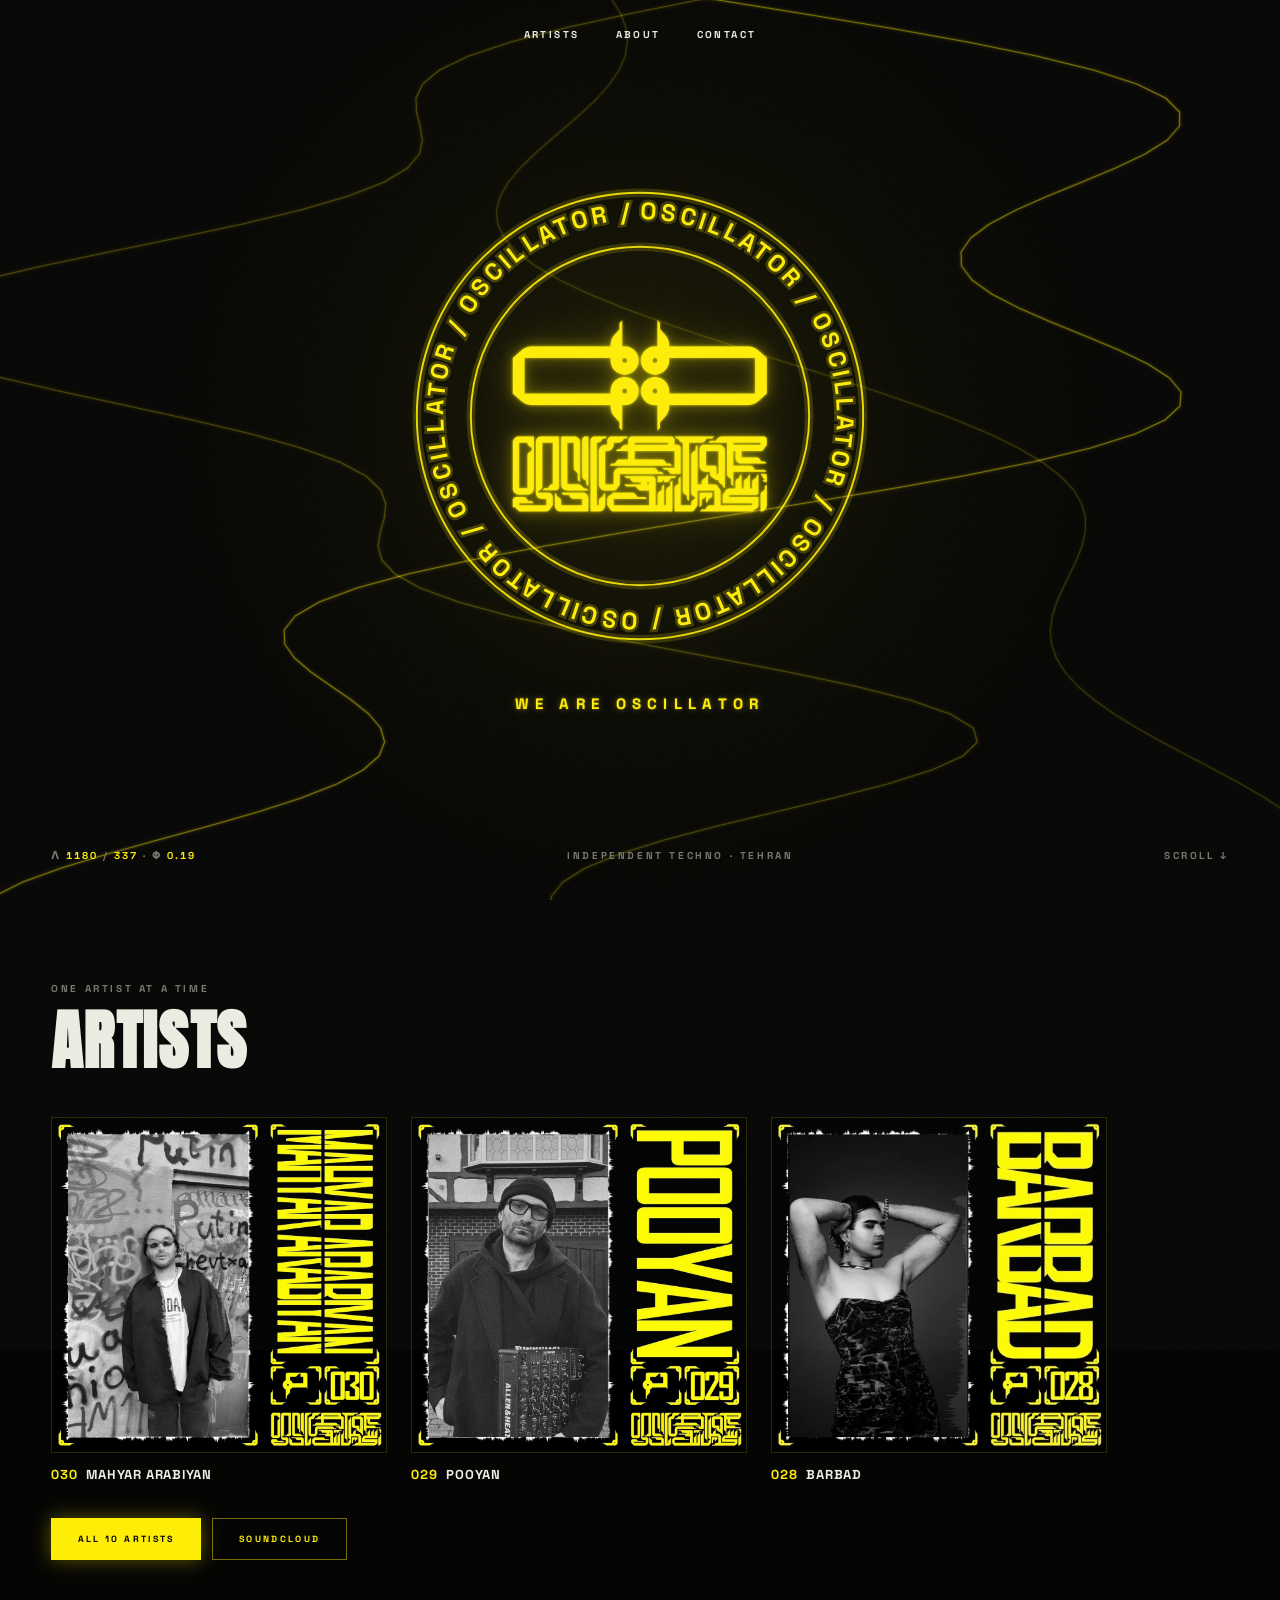
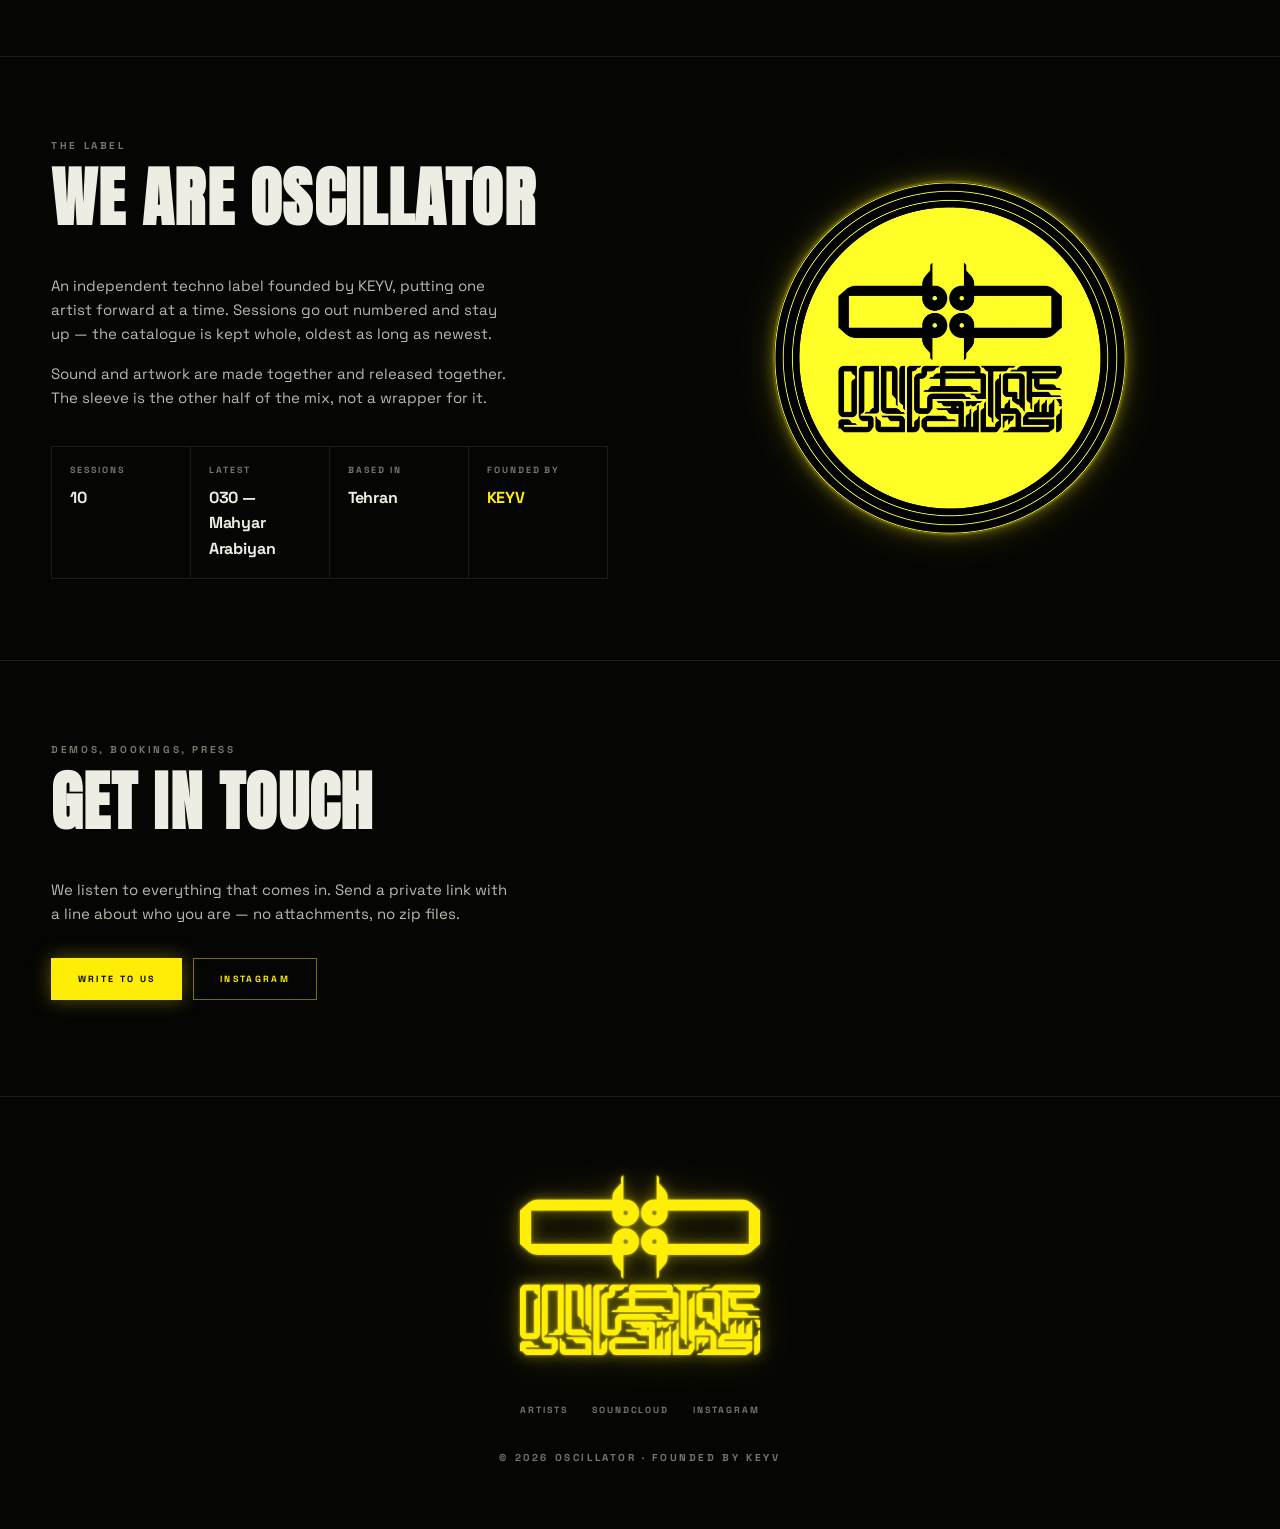
==== commit 03b2dfaf: "Oscillator: unbox the lines and attach them to the page Two complaints, one cause.  They were boxed," ====
--- a/oscillator/index.html
+++ b/oscillator/index.html
@@ -42,10 +42,10 @@
 <!-- the reel cuts the whole frame to its inverse twice on the way in -->
 <span class="flash" aria-hidden="true"></span>
 
-<!-- An oscilloscope in XY mode draws a Lissajous figure: two
-     oscillators, one per axis. The label is named after the thing, so
-     this is the picture of it — see assets/js/scope.js. Fixed to the
-     window and behind every section, not only the first screen. -->
+<!-- Three lines, each a function of how far down the document you are,
+     so they run the whole length of the site and you travel along them
+     as you scroll rather than watching them sit still. The canvas is
+     fixed to the window; what is drawn on it is not. See scope.js. -->
 <canvas class="scope" id="scope" aria-hidden="true"></canvas>
 
 <a class="skip-link" href="#artists">Skip to the artists</a>
@@ -100,7 +100,7 @@
 
   <div class="hero__foot">
     <p class="readout" aria-hidden="true">
-      X <b id="scope-x">3.00</b> : Y <b id="scope-y">2.00</b> &middot; &phi; <b id="scope-p">0.00</b>
+      &lambda; <b id="scope-x">1180</b> / <b id="scope-y">337</b> &middot; &phi; <b id="scope-p">0.00</b>
     </p>
     <p class="tag">Independent techno · Tehran</p>
     <p class="tag"><a href="#artists">Scroll <span aria-hidden="true">↓</span></a></p>
@@ -219,7 +219,7 @@
   </form>
 </dialog>
 
-<script defer src="assets/js/scope.js?v=d815190f"></script>
+<script defer src="assets/js/scope.js?v=0d808a0d"></script>
 <script src="assets/js/artists.js?v=9cd33205"></script>
 <script src="assets/js/info.js?v=55f4d261"></script>
 <script defer src="assets/js/main.js?v=b8ee9be4"></script>
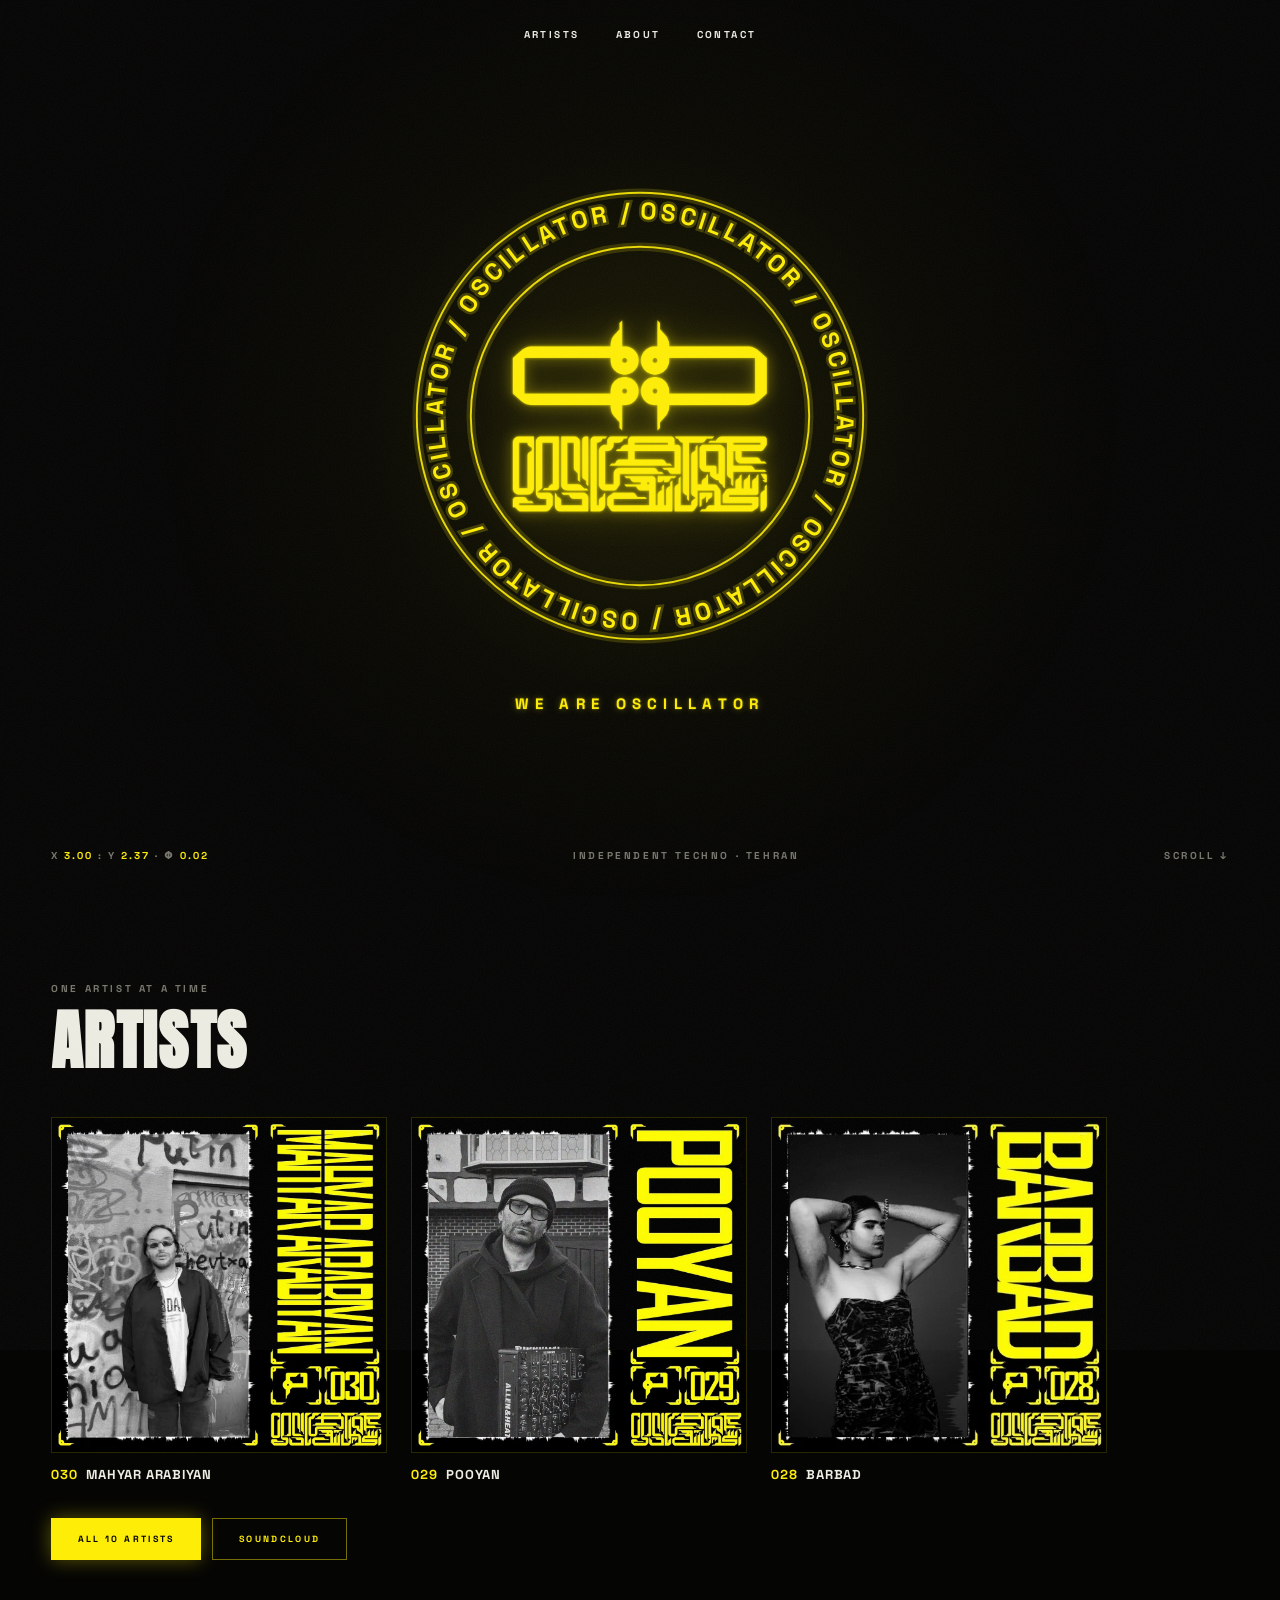
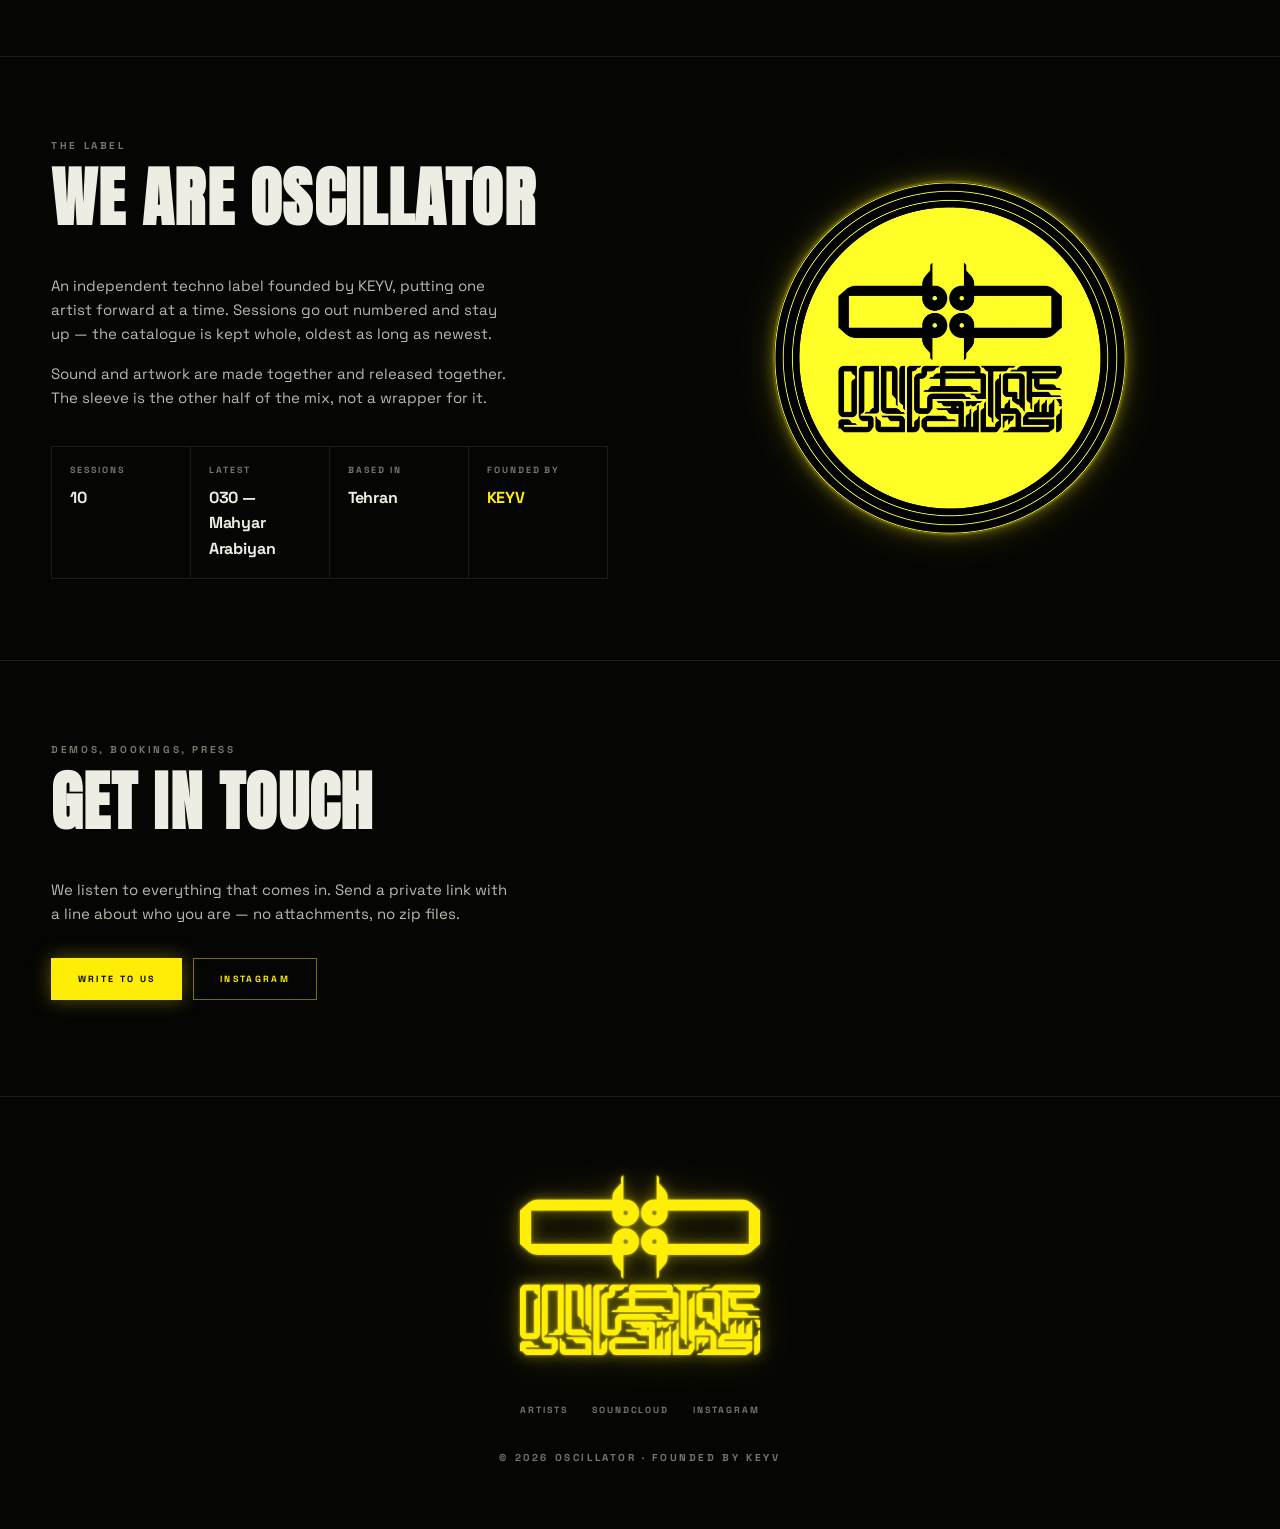
==== commit c773b734: "Oscillator: put the beam back, and take the box off it I threw the wrong thing away last time. The l" ====
--- a/oscillator/index.html
+++ b/oscillator/index.html
@@ -42,10 +42,10 @@
 <!-- the reel cuts the whole frame to its inverse twice on the way in -->
 <span class="flash" aria-hidden="true"></span>
 
-<!-- Three lines, each a function of how far down the document you are,
-     so they run the whole length of the site and you travel along them
-     as you scroll rather than watching them sit still. The canvas is
-     fixed to the window; what is drawn on it is not. See scope.js. -->
+<!-- An oscilloscope in XY mode draws a Lissajous figure: two
+     oscillators, one per axis. Its amplitudes are larger than the
+     window and its centre wanders with the scroll, so it runs off every
+     edge instead of sitting in a box. See assets/js/scope.js. -->
 <canvas class="scope" id="scope" aria-hidden="true"></canvas>
 
 <a class="skip-link" href="#artists">Skip to the artists</a>
@@ -100,7 +100,7 @@
 
   <div class="hero__foot">
     <p class="readout" aria-hidden="true">
-      &lambda; <b id="scope-x">1180</b> / <b id="scope-y">337</b> &middot; &phi; <b id="scope-p">0.00</b>
+      X <b id="scope-x">3.00</b> : Y <b id="scope-y">2.00</b> &middot; &phi; <b id="scope-p">0.00</b>
     </p>
     <p class="tag">Independent techno · Tehran</p>
     <p class="tag"><a href="#artists">Scroll <span aria-hidden="true">↓</span></a></p>
@@ -219,7 +219,7 @@
   </form>
 </dialog>
 
-<script defer src="assets/js/scope.js?v=0d808a0d"></script>
+<script defer src="assets/js/scope.js?v=008fbebb"></script>
 <script src="assets/js/artists.js?v=9cd33205"></script>
 <script src="assets/js/info.js?v=55f4d261"></script>
 <script defer src="assets/js/main.js?v=b8ee9be4"></script>
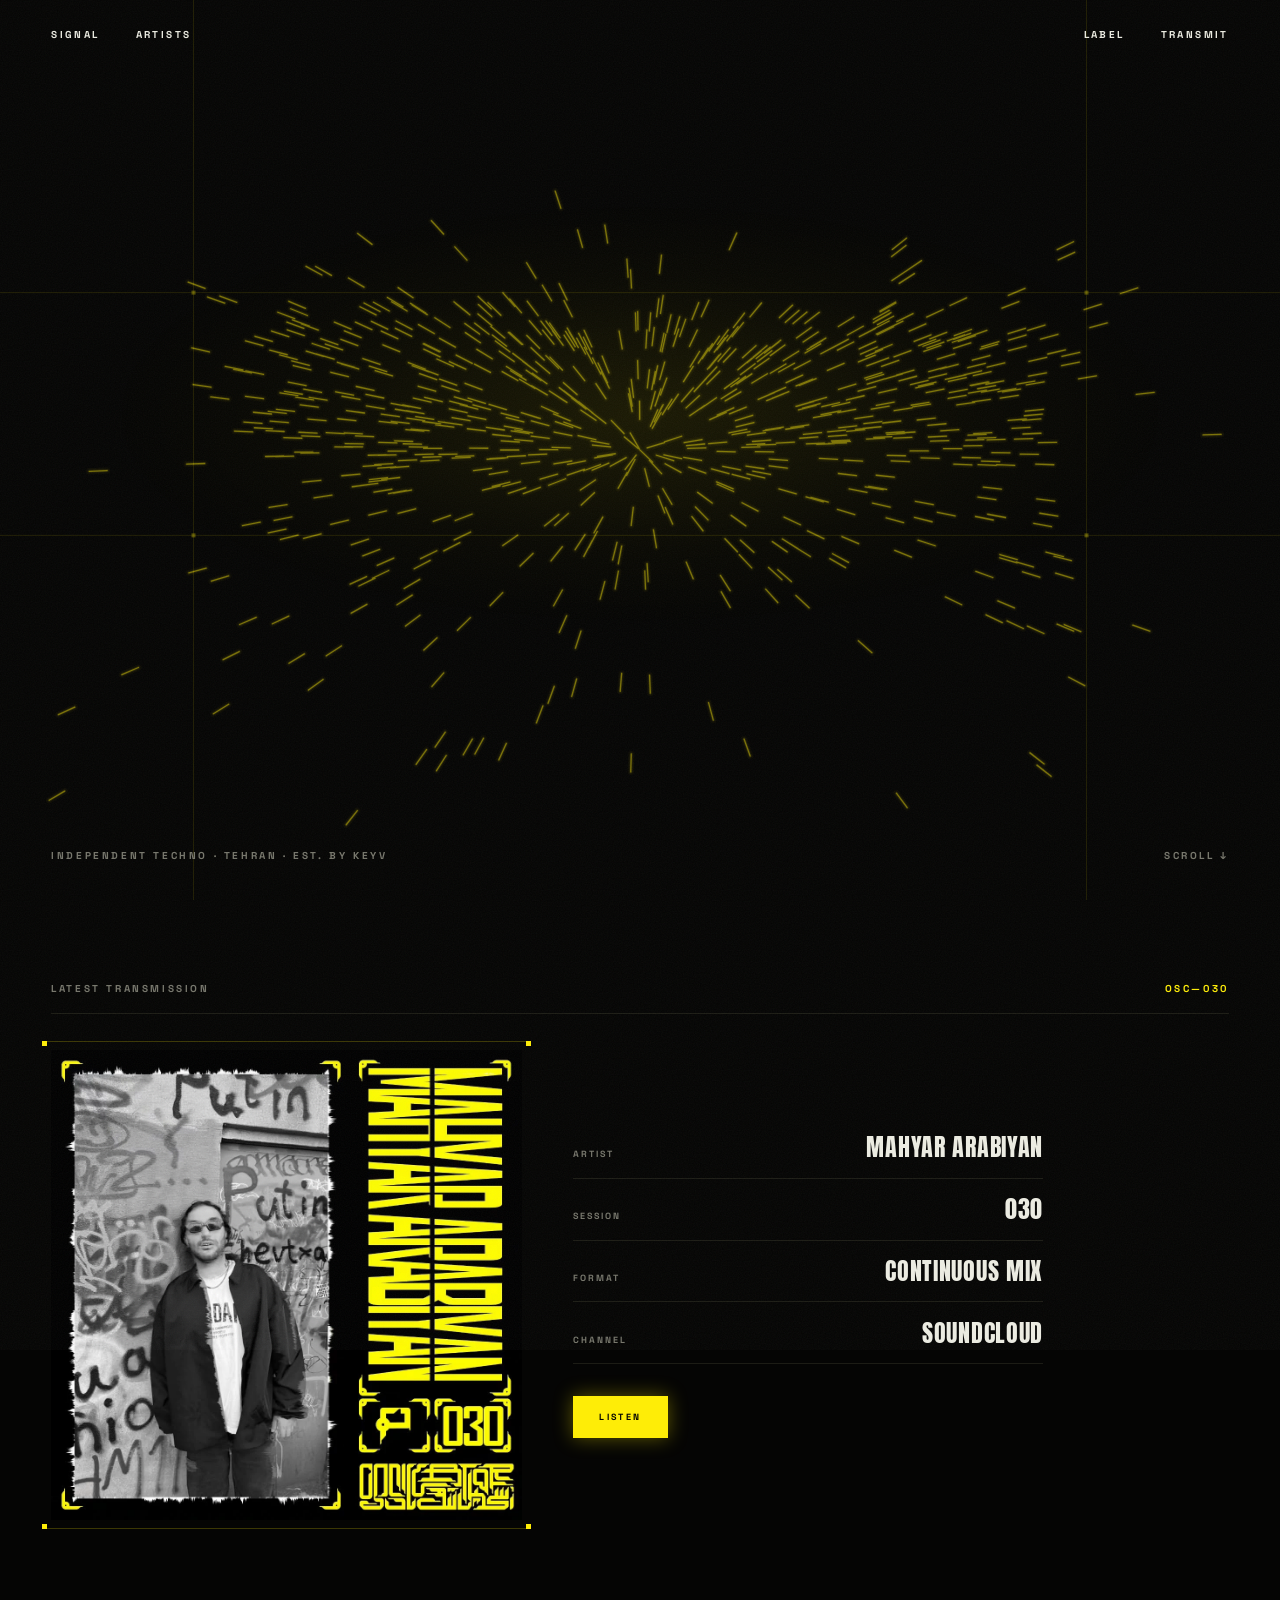
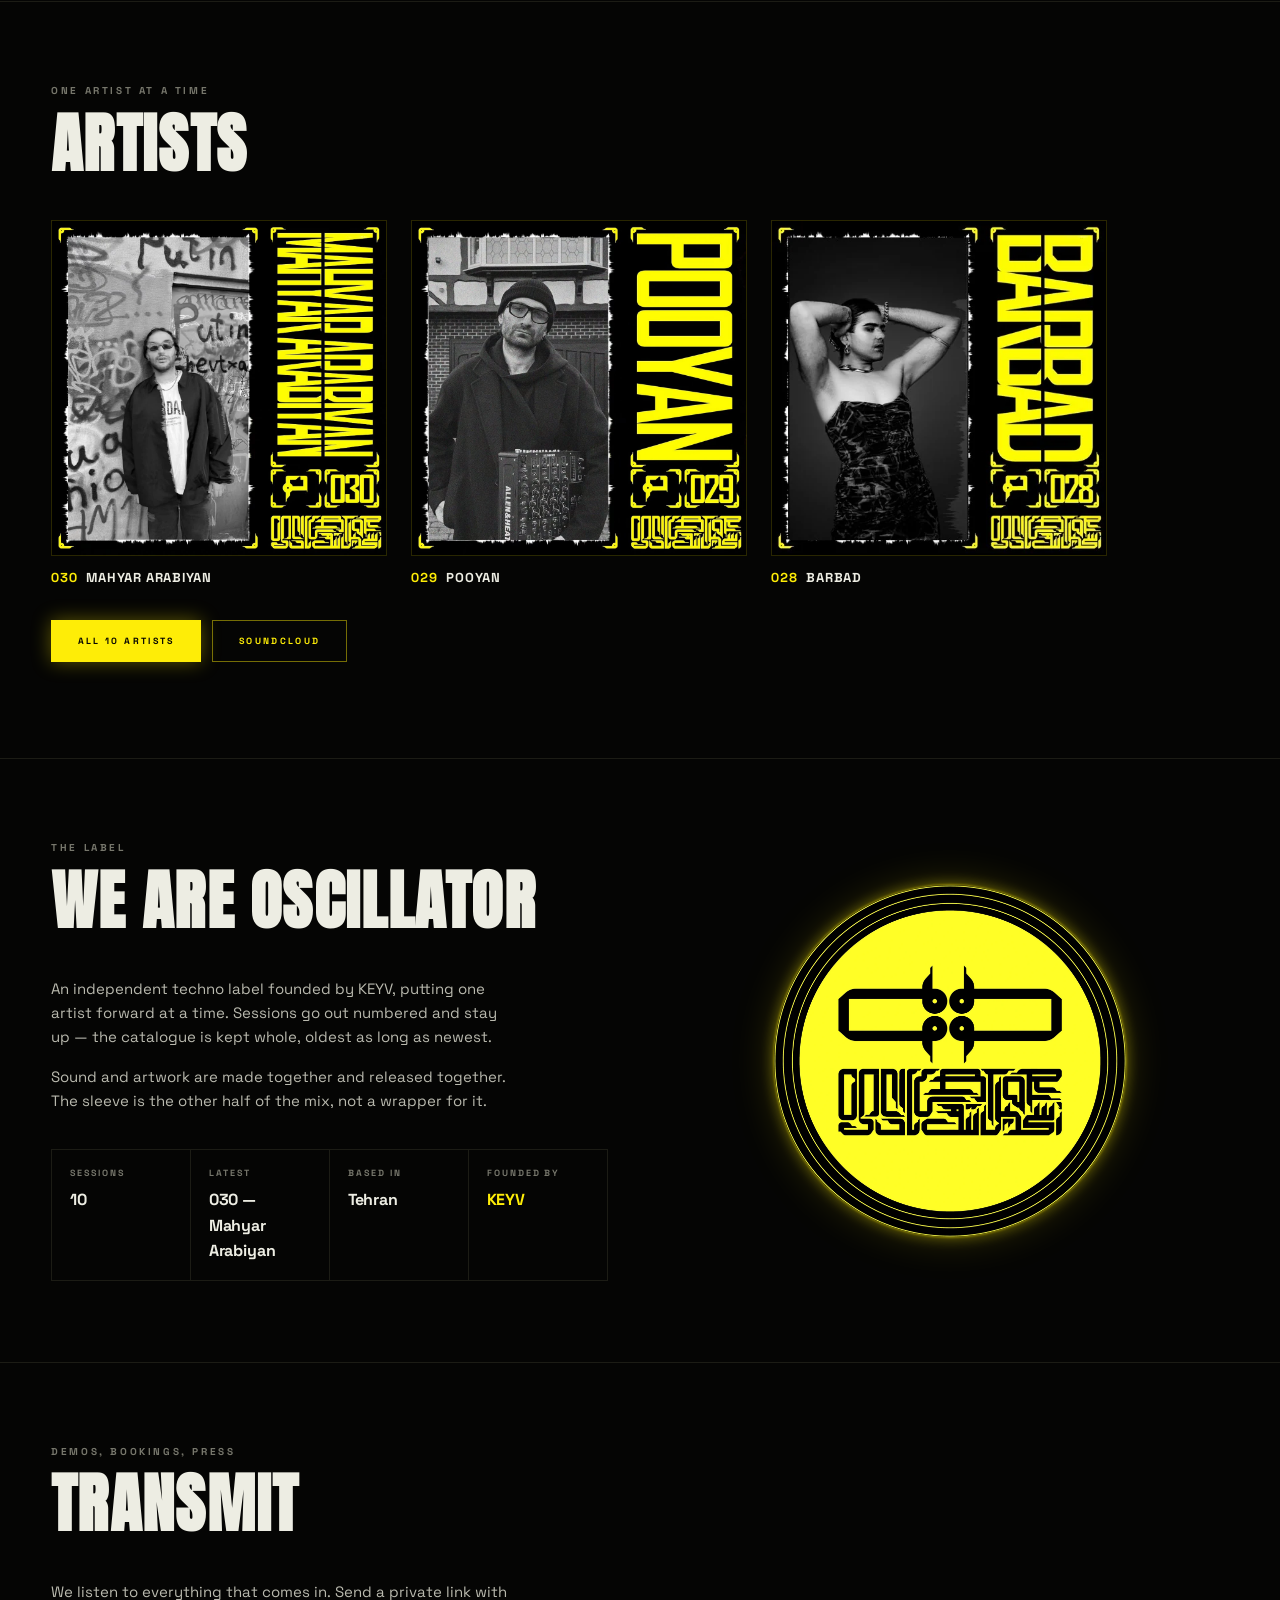
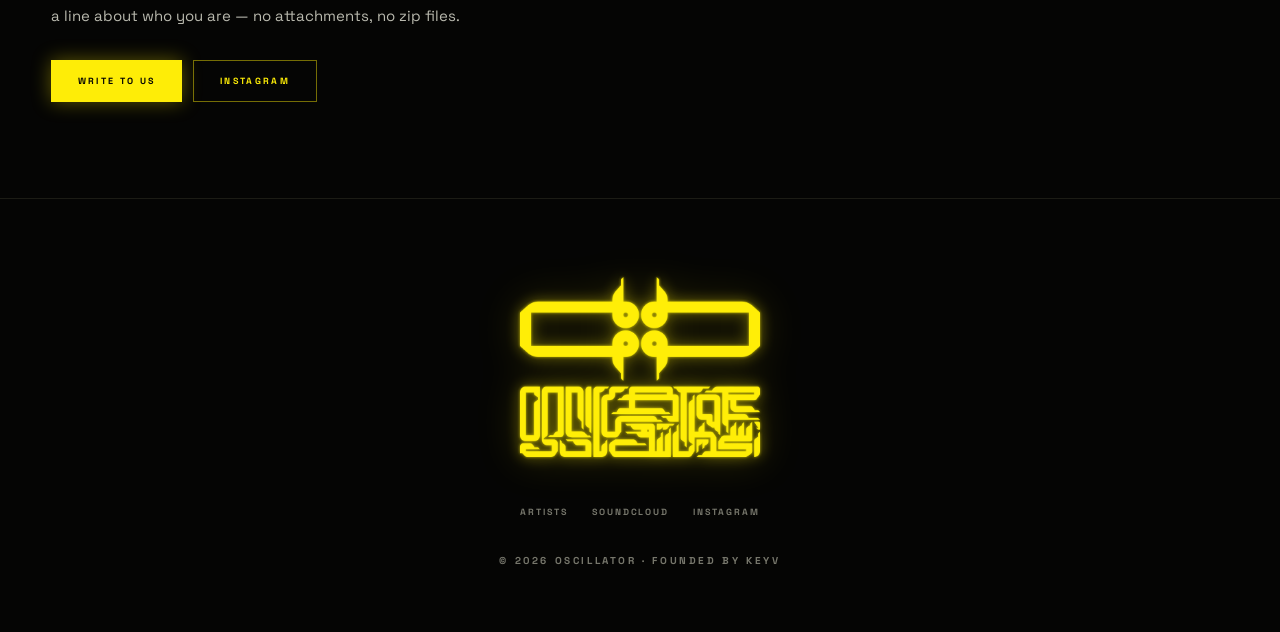
==== commit b7a13a9f: "Oscillator: the lines write the name; no mark on the first screen The logo is off the first screen. " ====
--- a/oscillator/index.html
+++ b/oscillator/index.html
@@ -31,10 +31,8 @@
 
 <link rel="preload" as="font" type="font/woff2" href="../assets/fonts/anton-latin.woff2" crossorigin>
 <link rel="preload" as="font" type="font/woff2" href="../assets/fonts/spacegrotesk-latin.woff2" crossorigin>
-<link rel="preload" as="image" href="img/emblem.webp" fetchpriority="high">
-<link rel="preload" as="image" href="img/wordmark-lit.webp" fetchpriority="high">
-
-<link rel="stylesheet" href="assets/css/style.css?v=cb653765">
+
+<link rel="stylesheet" href="assets/css/style.css?v=d19bbf64">
 </head>
 
 <body class="is-in">
@@ -42,76 +40,70 @@
 <!-- the reel cuts the whole frame to its inverse twice on the way in -->
 <span class="flash" aria-hidden="true"></span>
 
-<!-- An oscilloscope in XY mode draws a Lissajous figure: two
-     oscillators, one per axis. Its amplitudes are larger than the
-     window and its centre wanders with the scroll, so it runs off every
-     edge instead of sitting in a box. See assets/js/scope.js. -->
+<!-- The lines that write the name, and the field they become once the
+     page moves on. See assets/js/scope.js. -->
 <canvas class="scope" id="scope" aria-hidden="true"></canvas>
 
-<a class="skip-link" href="#artists">Skip to the artists</a>
+<a class="skip-link" href="#signal">Skip to the latest session</a>
 
 <!-- ══ THE FIRST SCREEN ═══════════════════════════════════════════════
-     The badge from the identity reel: a thin ring with the name running
-     around it, turning, and the lockup lit at its centre. Everything
-     yellow on this page glows — see .glow and .lit in the stylesheet. -->
+     No mark on it. The name is written by the lines themselves — a
+     field of lit strokes that gather at the centre and settle into the
+     word, and let go again once the page moves on. See scope.js. -->
 <header class="hero" id="top">
   <nav class="hero__nav" aria-label="Primary">
-    <a href="#artists">Artists</a>
-    <a href="#about">About</a>
-    <a href="#contact">Contact</a>
+    <span class="hero__set">
+      <a href="#signal">Signal</a>
+      <a href="#artists">Artists</a>
+    </span>
+    <span class="hero__set">
+      <a href="#label">Label</a>
+      <a href="#transmit">Transmit</a>
+    </span>
   </nav>
 
-  <div class="hero__mid">
-    <h1 class="sr-only">Oscillator — independent techno label, Tehran</h1>
-
-    <div class="badge" id="badge">
-      <svg class="badge__ring" viewBox="0 0 200 200" aria-hidden="true" focusable="false">
-        <defs>
-          <!-- one full circle, started at the top and running clockwise,
-               so the type sets the right way up -->
-          <path id="ring" d="M100,100 m0,-82 a82,82 0 1,1 -0.1,0" />
-        </defs>
-        <circle class="ring-bloom" cx="100" cy="100" r="93" />
-        <circle class="ring-line"  cx="100" cy="100" r="93" />
-        <circle class="ring-bloom" cx="100" cy="100" r="70.5" />
-        <circle class="ring-line"  cx="100" cy="100" r="70.5" />
-        <g class="badge__spin">
-          <!-- textLength is the circle's own circumference, so the
-               repeats close the loop exactly instead of leaving a gap or
-               running over themselves at a different font size -->
-          <!-- xml:space, or the trailing space is dropped and the loop
-               closes as "…OSCILLATOR /OSCILLATOR" with no gap at the seam -->
-          <text xml:space="preserve"><textPath href="#ring" textLength="515.2" lengthAdjust="spacing">OSCILLATOR / OSCILLATOR / OSCILLATOR / OSCILLATOR / OSCILLATOR / OSCILLATOR / </textPath></text>
-        </g>
-      </svg>
-
-      <!-- two pieces, so the emblem can turn on its own axis; they are
-           cut at the master's full width and reassemble at this one -->
-      <span class="badge__core">
-        <img class="badge__emblem" src="img/emblem.webp" alt=""
-             width="1400" height="607" fetchpriority="high" decoding="async">
-        <img class="badge__word" src="img/wordmark-lit.webp" alt=""
-             width="1400" height="412" fetchpriority="high" decoding="async">
-      </span>
-    </div>
-
-    <p class="hero__we lit">We are Oscillator</p>
-  </div>
+  <h1 class="sr-only">Oscillator — independent techno label, Tehran</h1>
 
   <div class="hero__foot">
-    <p class="readout" aria-hidden="true">
-      X <b id="scope-x">3.00</b> : Y <b id="scope-y">2.00</b> &middot; &phi; <b id="scope-p">0.00</b>
-    </p>
-    <p class="tag">Independent techno · Tehran</p>
-    <p class="tag"><a href="#artists">Scroll <span aria-hidden="true">↓</span></a></p>
+    <p class="tag">Independent techno · Tehran · Est. by KEYV</p>
+    <p class="tag"><a href="#signal">Scroll <span aria-hidden="true">↓</span></a></p>
   </div>
 </header>
 
 <main>
 
+  <!-- ══ SIGNAL — the newest session, as a spec sheet ═════════════════ -->
+  <section class="sect" id="signal" aria-labelledby="signal-title">
+    <div class="strip">
+      <p class="tag">Latest transmission</p>
+      <p class="tag tag--acid" id="strip-no">OSC—030</p>
+    </div>
+
+    <div class="signal">
+      <figure class="signal__shot">
+        <span class="nodes" aria-hidden="true"></span>
+        <img id="signal-shot" src="img/covers/030.webp" alt=""
+             width="1100" height="1100" decoding="async">
+      </figure>
+
+      <div>
+        <h2 class="sr-only" id="signal-title">The latest session</h2>
+        <dl class="spec">
+          <div><dt>Artist</dt><dd id="spec-artist">—</dd></div>
+          <div><dt>Session</dt><dd id="spec-number">—</dd></div>
+          <div><dt>Format</dt><dd>Continuous mix</dd></div>
+          <div><dt>Channel</dt><dd>SoundCloud</dd></div>
+        </dl>
+        <p class="actions">
+          <a class="btn btn--acid" id="signal-link" href="https://soundcloud.com/oscillatorr" target="_blank" rel="noopener">Listen</a>
+        </p>
+      </div>
+    </div>
+  </section>
+
   <!-- ══ ARTISTS ══════════════════════════════════════════════════════
-       There is no separate archive: an artist and their session are the
-       same entry. Three of them here, the rest on artists.html. -->
+       An artist and their session are one entry — there is no separate
+       archive. Three here, the rest on artists.html. -->
   <section class="sect" id="artists" aria-labelledby="artists-title">
     <div class="head">
       <p class="tag">One artist at a time</p>
@@ -126,13 +118,13 @@
     </p>
   </section>
 
-  <!-- ══ ABOUT ════════════════════════════════════════════════════════ -->
-  <section class="sect" id="about" aria-labelledby="about-title">
+  <!-- ══ THE LABEL ════════════════════════════════════════════════════ -->
+  <section class="sect" id="label" aria-labelledby="label-title">
     <div class="about">
       <div>
         <div class="head">
           <p class="tag">The label</p>
-          <h2 id="about-title">We are Oscillator</h2>
+          <h2 id="label-title">We are Oscillator</h2>
         </div>
         <div class="prose">
           <p>
@@ -160,11 +152,11 @@
     </div>
   </section>
 
-  <!-- ══ CONTACT ══════════════════════════════════════════════════════ -->
-  <section class="sect" id="contact" aria-labelledby="contact-title">
+  <!-- ══ TRANSMIT — demos, bookings, press ════════════════════════════ -->
+  <section class="sect" id="transmit" aria-labelledby="transmit-title">
     <div class="head">
       <p class="tag">Demos, bookings, press</p>
-      <h2 id="contact-title">Get in touch</h2>
+      <h2 id="transmit-title">Transmit</h2>
     </div>
     <div class="prose">
       <p>
@@ -219,9 +211,9 @@
   </form>
 </dialog>
 
-<script defer src="assets/js/scope.js?v=008fbebb"></script>
+<script defer src="assets/js/scope.js?v=fb554329"></script>
 <script src="assets/js/artists.js?v=9cd33205"></script>
 <script src="assets/js/info.js?v=55f4d261"></script>
-<script defer src="assets/js/main.js?v=b8ee9be4"></script>
+<script defer src="assets/js/main.js?v=cd7a3807"></script>
 </body>
 </html>
--- a/oscillator/assets/css/style.css
+++ b/oscillator/assets/css/style.css
@@ -7,9 +7,11 @@
      · the yellow is emissive. It blooms — a stacked drop-shadow, never
        a flat fill. This is the single thing that makes it look like
        theirs rather than like a yellow website
-     · the badge: a thin ring with OSCILLATOR/ running around it and the
-       lockup at its centre, turning slowly
-     · WE ARE OSCILLATOR, in small wide-tracked caps
+     · the name is not set anywhere on the first screen — it is written
+       by the field of lit strokes, which then lets go and drifts behind
+       the rest of the site
+     · measurement marks: hairline rules with a small node where they
+       cross, around anything that matters
      · the disc — a solid yellow circle carrying the mark in black
      · deep black, one yellow, grain over all of it
 
@@ -90,8 +92,8 @@
 
    Three shadows, not one: a tight core that reads as the edge of the
    stroke, a mid halo, and a wide bloom that only shows against black.
-   Sized in em so it holds together whether it is under a 10px label or
-   a 20rem badge.
+   Sized in em, so it holds together under a 10px label and under a
+   20rem mark alike.
    ============================================================= */
 .glow {
   filter:
@@ -141,25 +143,29 @@
 .btn--acid:hover { background: none; color: var(--acid); }
 
 /* =============================================================
-   THE FIRST SCREEN — the badge, turning
+   THE FIRST SCREEN — nothing on it but the field
    ============================================================= */
 .hero {
   position: relative;
   min-height: 100svh;
-  display: grid;
-  grid-template-rows: auto minmax(0, 1fr) auto;
+  /* Flex, not a three-row grid: the middle row holds nothing now that
+     the name is drawn on the canvas, so the grid collapsed it and the
+     foot climbed up under the nav. */
+  display: flex;
+  flex-direction: column;
+  justify-content: space-between;
   gap: clamp(1rem, 3vh, 2rem);
   padding: clamp(1.1rem, 3vh, 2rem) var(--gutter) clamp(1.5rem, 4vh, 2.5rem);
   overflow: hidden;
   isolation: isolate;
 }
-/* the badge lights the room it is in */
+/* the word lights the room it is written in */
 .hero::before {
   content: "";
   position: absolute;
   inset: 0;
   z-index: -1;
-  background: radial-gradient(circle at 50% 47%, rgba(254, 237, 7, .1), rgba(254, 237, 7, .025) 34%, transparent 62%);
+  background: radial-gradient(ellipse 60% 34% at 50% 46%, rgba(254, 237, 7, .09), rgba(254, 237, 7, .02) 45%, transparent 70%);
 }
 
 /* The beam, behind the whole site rather than behind the first screen —
@@ -175,20 +181,11 @@
   display: block;
 }
 
-/* A scope with no readout is a screensaver. This is the live frequency
-   ratio the beam is tracing, at the foot of the screen. */
-.readout {
-  margin: 0;
-  font-size: .625rem;
-  font-weight: 700;
-  letter-spacing: .2em;
-  text-transform: uppercase;
-  color: var(--soft);
-  font-variant-numeric: tabular-nums;
-}
-.readout b { color: var(--acid); font-weight: 700; }
-
-.hero__nav { display: flex; flex-wrap: wrap; justify-content: center; gap: .6rem clamp(1rem, 3vw, 2.25rem); align-self: start; }
+/* No align-self here. In the column flex container above, align-self is
+   the horizontal axis — it shrank the nav to its content and pinned the
+   whole thing to the left edge. */
+.hero__nav { display: flex; flex-wrap: wrap; justify-content: space-between; gap: .6rem clamp(1rem, 3vw, 2.25rem); }
+.hero__set { display: flex; flex-wrap: wrap; gap: .6rem clamp(1rem, 3vw, 2.25rem); }
 .hero__nav a {
   font-size: .625rem;
   font-weight: 700;
@@ -202,144 +199,43 @@
   text-shadow: 0 0 .8em rgba(254, 237, 7, .6);
 }
 
-.hero__mid { display: grid; justify-items: center; align-content: center; gap: clamp(1.25rem, 4vh, 2.5rem); min-height: 0; }
-
-/* ---- the badge --------------------------------------------------------
-   The ring and its text are one SVG so the type follows the curve
-   exactly; the lockup sits over the middle of it as an image. */
-.badge {
-  position: relative;
-  width: min(78vw, 30rem, 58svh);
-  aspect-ratio: 1;
-}
-/* The ring's glow is drawn as geometry, not as a filter.
-
-   A CSS drop-shadow here wraps the turning text, so the browser has to
-   re-run the blur every single frame — three stacked shadows over this
-   box cost about forty frames a second on their own. A wide translucent
-   stroke under a narrow bright one costs nothing and, at this size,
-   reads the same. The filter is kept for the lockup, which holds still
-   once it has arrived and is therefore rasterised once. */
-.badge__ring { position: absolute; inset: 0; width: 100%; height: 100%; }
-.badge__ring circle { fill: none; }
-.badge__ring .ring-bloom { stroke: rgba(254, 237, 7, .17); stroke-width: 3.6; }
-.badge__ring .ring-line { stroke: var(--acid); stroke-width: .8; opacity: .9; }
-.badge__ring text {
-  fill: var(--acid);
-  stroke: rgba(254, 237, 7, .22);
-  stroke-width: 2.2;
-  paint-order: stroke;
-  font-family: var(--font-body);
-  font-size: 10px;
-  font-weight: 700;
-  letter-spacing: .04em;
-}
-/* transform-box keeps the origin on the ring's own centre rather than
-   on the whole SVG canvas, which is what makes this turn true */
-.badge__spin {
-  transform-origin: 100px 100px;
-  transform-box: view-box;
-  animation: turn 34s linear infinite;
-}
-@keyframes turn { to { transform: rotate(360deg); } }
-
-/* The lockup arrives as two pieces so the emblem can turn on its own
-   axis the way it does in the reel. Both are cut at the master's full
-   width, so setting them to the same width here reassembles the lockup
-   at the scale it was drawn — and the 2.36% is the transparent band
-   that was between them, measured, not chosen. */
-.badge__core {
+
+.hero__foot { display: flex; flex-wrap: wrap; align-items: center; justify-content: space-between; gap: .75rem 1.5rem; }
+
+/* =============================================================
+   MEASUREMENT MARKS
+
+   A hairline rule set in from each edge with a small filled node where
+   they cross — the frame the reference draws around anything it wants
+   read as measured rather than placed. On its own overlay, because the
+   thing it frames usually has padding that is not equal on both axes.
+   ============================================================= */
+.nodes {
   position: absolute;
-  left: 50%;
-  top: 50%;
-  /* sized so the lockup's corners clear the inner ring rather than
-     crossing it — its half-diagonal has to stay inside r=70.5 of 200 */
-  width: 53%;
-  transform: translate(-50%, -50%);
-  perspective: 900px;
-  /* the lockup only, so the blur is rasterised once and not per frame */
-  filter:
-    drop-shadow(0 0 .10em rgba(254, 237, 7, .70))
-    drop-shadow(0 0 .45em rgba(254, 237, 7, .38))
-    drop-shadow(0 0 1.3em rgba(254, 237, 7, .18));
-}
-.badge__core img { width: 100%; height: auto; }
-/* a percentage margin resolves against the inline size, which is the
-   one dimension that is known here; a percentage row-gap would not */
-.badge__word { margin-top: 2.36%; }
-
-/* ---- the intro --------------------------------------------------------
-   The reel opens by turning the emblem in, cutting the whole frame to
-   inverse twice on the way, and settling. It runs on load and can be
-   played again by touching the badge. */
-@keyframes emblem-in {
-  0%   { transform: rotateY(-540deg) scale(.34); opacity: 0; }
-  40%  { opacity: 1; }
-  100% { transform: rotateY(0) scale(1); opacity: 1; }
-}
-@keyframes word-in {
-  from { opacity: 0; }
-  to   { opacity: 1; }
-}
-@keyframes ring-in {
-  from { opacity: 0; transform: scale(.88); }
-  to   { opacity: 1; transform: scale(1); }
-}
-/* steps(), because the reel cuts to inverse — it does not fade to it */
-@keyframes flash {
-  0%, 23%   { opacity: 0; }
-  24%, 27%  { opacity: 1; }
-  28%, 46%  { opacity: 0; }
-  47%, 49%  { opacity: 1; }
-  50%, 100% { opacity: 0; }
-}
-
-/* The easing is front-loaded, so the emblem has landed well before its
-   2.3s is up — which is what leaves room for the wordmark and the line
-   to arrive after it rather than over it. */
-.is-in .badge__emblem { animation: emblem-in 2.3s cubic-bezier(.16, 1, .3, 1) both; }
-.is-in .badge__word   { animation: word-in .8s var(--ease) 1.35s both; }
-.is-in .hero__we      { animation: word-in .7s var(--ease) 1.85s both; }
-.is-in .badge__ring   { animation: ring-in 1.1s var(--ease) .75s both; transform-origin: 50% 50%; }
-.is-in .flash         { animation: flash 2.3s steps(1, end) both; }
-
-/* A finished animation with fill:both keeps its subtree on a live
-   compositing layer, and the drop-shadow above then gets re-blurred on
-   every frame for the rest of the page's life — it cost about fifteen
-   frames a second, permanently. So the intro is taken off once it has
-   played. Every base style below already is the resting state, so
-   removing the animation changes nothing on screen. The ring's turn is
-   deliberately not in this list; it never finishes, and it is cheap. */
-.is-done .badge__emblem,
-.is-done .badge__word,
-.is-done .hero__we,
-.is-done .badge__ring,
-.is-done .flash { animation: none; }
-
-/* The whole page cut to its own inverse: difference against the label's
-   yellow maps black to yellow and yellow to black, so this is the
-   palette flipping rather than a yellow sheet laid over it. Under the
-   grain, so the flash is filmed too. */
-.flash {
-  position: fixed;
+  inset: -9px;
+  pointer-events: none;
+  z-index: 2;
+}
+.nodes::before,
+.nodes::after {
+  content: "";
+  position: absolute;
   inset: 0;
-  z-index: 50;
-  pointer-events: none;
-  opacity: 0;
-  background: var(--acid);
-  mix-blend-mode: difference;
-}
-.badge { cursor: pointer; }
-
-.hero__we {
-  margin: 0;
-  font-size: clamp(.6875rem, 1.5vw, .9375rem);
-  font-weight: 700;
-  letter-spacing: .42em;
-  text-transform: uppercase;
-  text-align: center;
-}
-.hero__foot { display: flex; flex-wrap: wrap; align-items: center; justify-content: space-between; gap: .75rem 1.5rem; }
+}
+/* the two rules */
+.nodes::before {
+  border-top: 1px solid rgba(254, 237, 7, .22);
+  border-bottom: 1px solid rgba(254, 237, 7, .22);
+}
+/* and the four nodes, as one background rather than four elements */
+.nodes::after {
+  background-image:
+    linear-gradient(var(--acid), var(--acid)), linear-gradient(var(--acid), var(--acid)),
+    linear-gradient(var(--acid), var(--acid)), linear-gradient(var(--acid), var(--acid));
+  background-size: 5px 5px;
+  background-position: left top, right top, left bottom, right bottom;
+  background-repeat: no-repeat;
+}
 
 /* =============================================================
    SECTIONS
@@ -364,7 +260,56 @@
 .prose p:last-child { margin-bottom: 0; }
 .actions { display: flex; flex-wrap: wrap; gap: .7rem; margin-top: 2rem; }
 
-/* ---- the latest session ------------------------------------------------ */
+/* ---- signal: the newest session as a spec sheet ------------------------- */
+.signal {
+  display: grid;
+  grid-template-columns: repeat(auto-fit, minmax(min(100%, 15rem), 1fr));
+  gap: clamp(1.5rem, 4vw, 3.5rem);
+  align-items: center;
+  max-width: 62rem;
+}
+.signal__shot { position: relative; margin: 0; }
+.signal__shot img { width: 100%; height: auto; aspect-ratio: 1; object-fit: cover; }
+
+.strip {
+  display: flex;
+  flex-wrap: wrap;
+  align-items: baseline;
+  justify-content: space-between;
+  gap: .5rem 1.5rem;
+  padding-bottom: 1rem;
+  margin-bottom: clamp(1.75rem, 4vh, 2.75rem);
+  border-bottom: 1px solid var(--line);
+}
+.tag--acid { color: var(--acid); }
+
+/* label left, value right, hairline between — a spec sheet, not prose */
+.spec { display: grid; gap: 0; margin: 0 0 1.75rem; }
+.spec > div {
+  display: flex;
+  align-items: baseline;
+  justify-content: space-between;
+  gap: 1rem;
+  padding: .7rem 0;
+  border-bottom: 1px solid var(--line);
+}
+.spec dt {
+  font-size: .5625rem;
+  font-weight: 700;
+  letter-spacing: .22em;
+  text-transform: uppercase;
+  color: var(--soft);
+  flex: none;
+}
+.spec dd {
+  margin: 0;
+  font-family: var(--font-display);
+  font-size: clamp(1rem, 2.2vw, 1.5rem);
+  letter-spacing: .03em;
+  text-transform: uppercase;
+  text-align: right;
+}
+
 .latest {
   display: grid;
   grid-template-columns: repeat(auto-fit, minmax(min(100%, 17rem), 1fr));
@@ -466,24 +411,50 @@
 .facts dd { margin: .45rem 0 0; font-size: 1rem; font-weight: 700; letter-spacing: -.01em; }
 .facts a { color: var(--acid); }
 
-/* ---- the roster (artists page) ----------------------------------------- */
-.roster { display: grid; gap: clamp(.6rem, 1.5vw, 1rem); }
+/* ---- the roster (artists page) -----------------------------------------
+   A close grid of small frames with the name under each, hairline-ruled
+   and butted together — a lineup board rather than a list of cards. The
+   sleeves are held back to near-monochrome until you are on one, so the
+   grid reads as one surface and the artist you are pointing at is the
+   only thing in colour. */
+.roster {
+  display: grid;
+  grid-template-columns: repeat(auto-fill, minmax(min(100%, 9.5rem), 1fr));
+  gap: 1px;
+  padding: 1px;
+}
+/* Outline rather than a background showing through the gaps: the grid
+   rarely divides evenly, and painting the rules as the container's
+   background filled every unoccupied track on the last row with a slab
+   of grey. An outline takes no space, so neighbours still share one
+   hairline and the empty tracks stay empty. */
 .roster__row {
   display: grid;
-  grid-template-columns: clamp(4.5rem, 13vw, 8rem) minmax(0, 1fr) auto;
-  gap: clamp(1rem, 3vw, 2rem);
-  align-items: center;
-  padding: clamp(.8rem, 2vh, 1.15rem);
-  background: var(--panel);
-  border: 1px solid var(--line);
-  transition: border-color .25s var(--ease);
-}
-.roster__row:hover { border-color: rgba(254, 237, 7, .35); }
-.roster__shot { margin: 0; }
-.roster__shot img { width: 100%; height: auto; aspect-ratio: 1; object-fit: cover; }
-.roster__no { margin: 0; font-size: .625rem; font-weight: 700; letter-spacing: .2em; color: var(--acid); }
-.roster__name { margin: .3rem 0 0; font-size: clamp(1rem, 2.6vw, 1.5rem); font-weight: 700; letter-spacing: -.02em; text-transform: uppercase; line-height: 1.1; }
-.roster__bio { margin: .5rem 0 0; max-width: 52ch; font-size: .8125rem; color: #B9B9AE; }
+  gap: 0;
+  outline: 1px solid var(--line);
+  background: transparent;
+  transition: background .25s var(--ease);
+}
+.roster__shot { position: relative; margin: 0; overflow: hidden; }
+.roster__shot img {
+  width: 100%;
+  height: auto;
+  aspect-ratio: 1;
+  object-fit: cover;
+  filter: grayscale(1) contrast(1.15) brightness(.72);
+  transition: filter .3s var(--ease), transform .5s var(--ease);
+}
+.roster__row:hover { background: var(--panel); }
+.roster__row:hover .roster__shot img,
+.roster__row:focus-within .roster__shot img {
+  filter: none;
+  transform: scale(1.05);
+}
+.roster__body { display: grid; gap: .2rem; padding: .7rem .75rem .85rem; }
+.roster__no { margin: 0; font-size: .5625rem; font-weight: 700; letter-spacing: .2em; color: var(--acid); }
+.roster__name { margin: 0; font-size: .8125rem; font-weight: 700; letter-spacing: .04em; text-transform: uppercase; line-height: 1.2; }
+.roster__bio { margin: .35rem 0 0; font-size: .6875rem; line-height: 1.5; color: #9A9A90; }
+.roster__row .btn { margin: 0 .75rem .85rem; padding: .5rem .8rem; justify-self: start; }
 
 /* ---- the foot ---------------------------------------------------------- */
 .foot { padding: clamp(2.5rem, 7vh, 4rem) var(--gutter); border-top: 1px solid var(--line); }
